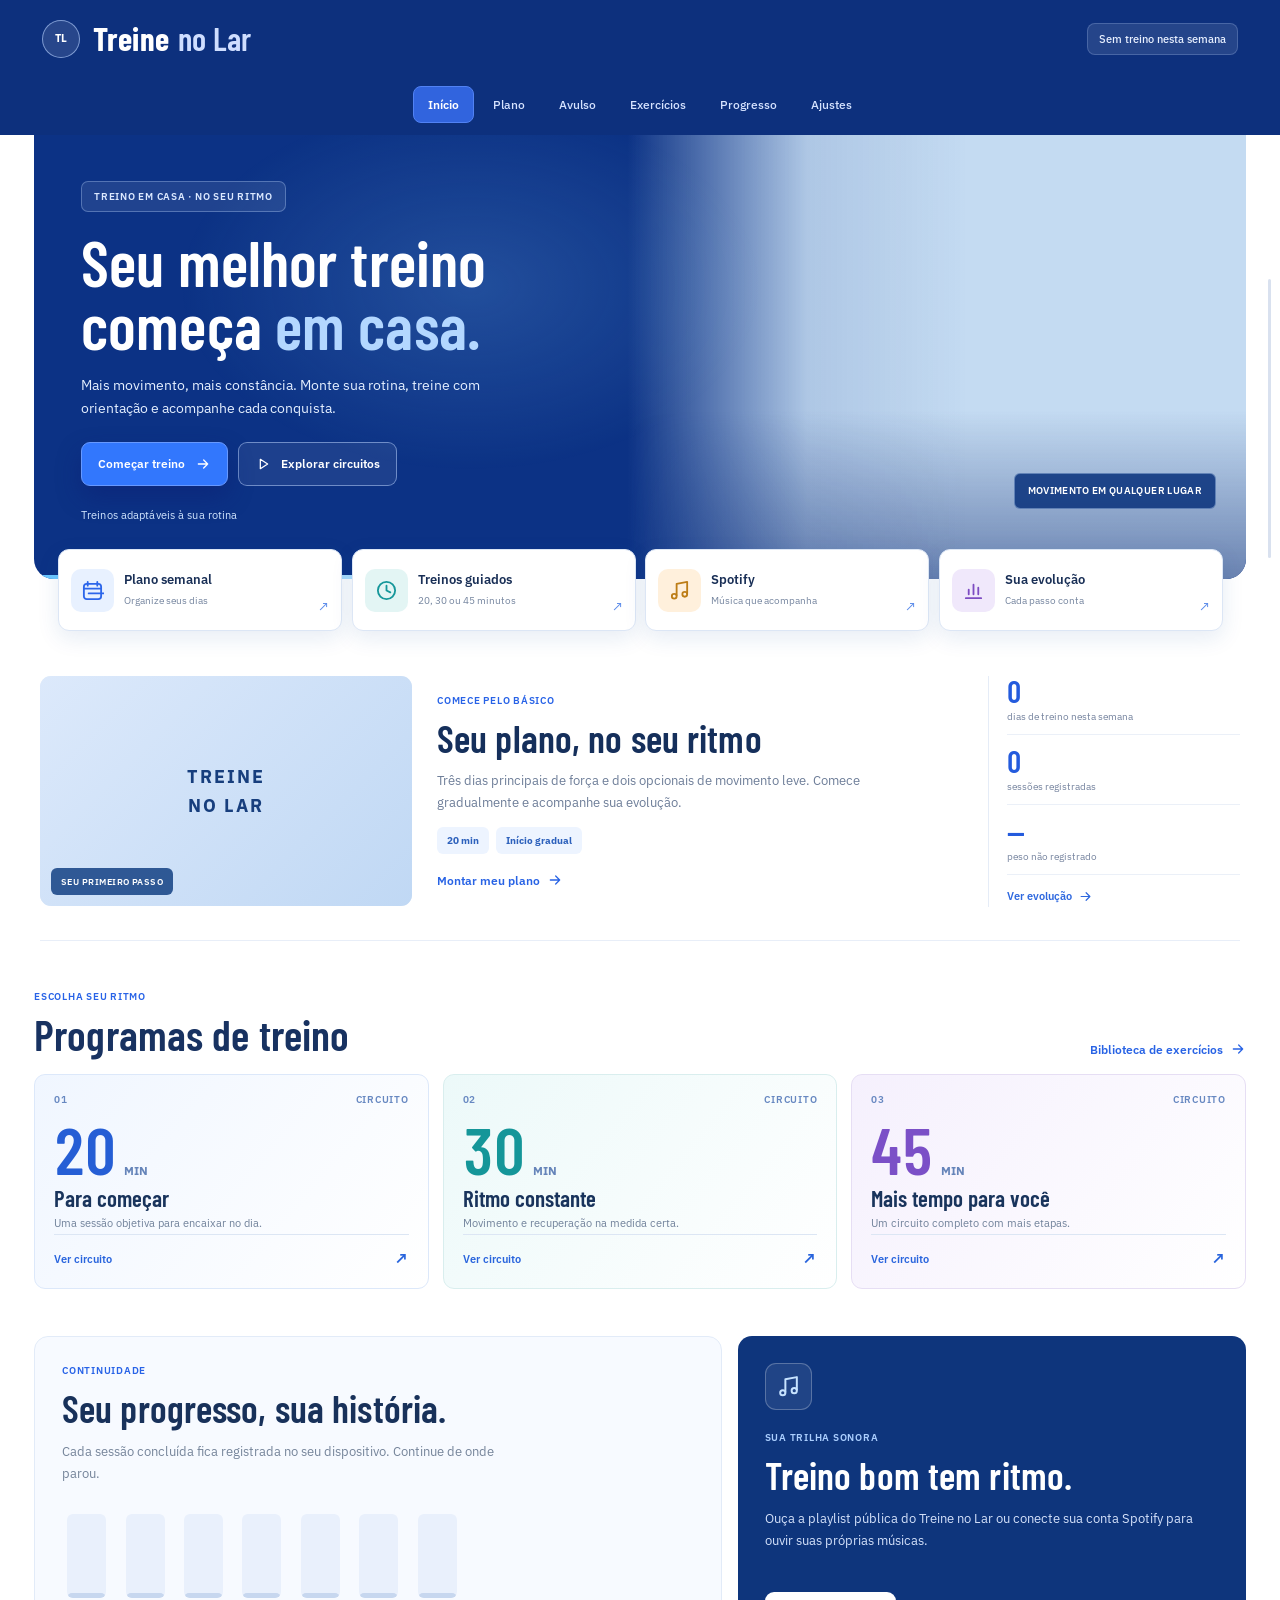
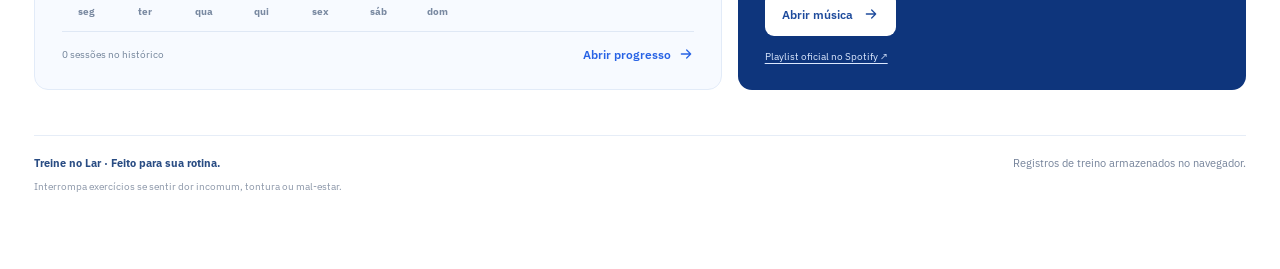
==== index.html @ 89d32db8 "style: trocar tipografia genérica por identidade editorial esportiva" ====
<!doctype html><html lang="pt-BR"><head><meta charset="utf-8"><meta name="viewport" content="width=device-width,initial-scale=1,viewport-fit=cover"><meta name="theme-color" content="#0d307d"><meta name="apple-mobile-web-app-capable" content="yes"><meta name="apple-mobile-web-app-status-bar-style" content="default"><title>Treine no Lar | Treinos guiados em casa</title><meta name='description' content='Planejamento semanal de força e cardio, exercícios guiados, registros de treino e evolução.'><meta name='apple-mobile-web-app-title' content='Treine no Lar'><link rel='manifest' href='./manifest.webmanifest'><link rel='icon' href='./favicon.svg' type='image/svg+xml'><style>
:root{--ink:#282631;--soft:#77727d;--orange:#ff702f;--bg:#fffaf6;--line:#f0e6df;--lime:#def8d3}*{box-sizing:border-box}html,body{margin:0;min-height:100%;font-family:system-ui,-apple-system,'Segoe UI',sans-serif;color:var(--ink);background:#f7f4f1}button{font:inherit;cursor:pointer}button:focus-visible{outline:3px solid #cc7d45;outline-offset:2px}.wrap{max-width:740px;min-height:100vh;background:var(--bg);margin:auto;padding:20px 18px 110px}.header{display:flex;align-items:center;justify-content:space-between;margin-bottom:25px}.logo{font-size:25px;font-weight:950;letter-spacing:-1.4px}.logo em{color:var(--orange);font-style:normal}.sig{border-radius:50px;padding:10px 13px;background:white;border:1px solid var(--line);font-size:12px;font-weight:750}.hero{background:linear-gradient(120deg,#ffe7d2,#fff0d8);border:1px solid #fbdabe;border-radius:27px;padding:26px;min-height:211px;position:relative;overflow:hidden}.hero:after{content:'';position:absolute;width:170px;height:170px;border:22px solid #ffbb8166;border-radius:50%;right:-65px;top:-68px}.kicker{color:#da6733;text-transform:uppercase;letter-spacing:2px;font-size:11px;font-weight:900}.hero h1{font-size:36px;letter-spacing:-1.8px;line-height:1.04;margin:14px 0 9px;max-width:310px}.hero p{font-size:13px;color:#745f58;line-height:1.55;max-width:290px}.section{margin:25px 0 13px;display:flex;align-items:end;justify-content:space-between}.section h2{font-size:20px;line-height:1.15;letter-spacing:-.7px;margin:0}.section small{color:var(--soft);font-size:11px}.durations{display:grid;grid-template-columns:repeat(3,1fr);gap:9px}.dur{border:2px solid transparent;border-radius:21px;text-align:left;min-height:128px;padding:14px 12px;background:#fff0ce}.dur:nth-child(2){background:#ffe5d8}.dur:nth-child(3){background:#eee7ff}.dur.active{border-color:var(--orange);box-shadow:0 4px 14px #f46a2e24}.dur b{display:block;font-size:29px;line-height:1.1;margin:15px 0 5px;letter-spacing:-1px}.dur small{font-size:11px;color:#756a72}.dur .symbol{font-size:19px;color:#f36e2e}.card{border:1px solid var(--line);background:#fff;border-radius:20px;padding:15px;margin-bottom:10px}.phase{display:flex;align-items:center;gap:13px}.phase .phicon{border-radius:14px;background:#fff1ca;width:42px;height:42px;flex:0 0 42px;display:grid;place-items:center;font-size:20px}.phase:nth-of-type(2) .phicon{background:#ffe6da}.phase:nth-of-type(3) .phicon{background:#e2f8e7}.phase b,.ex b{display:block;font-size:14px}.phase p,.ex p{font-size:12px;color:var(--soft);margin:3px 0 0}.primary{border:0;background:var(--orange);color:white;border-radius:17px;padding:16px 20px;width:100%;font-size:15px;font-weight:900;box-shadow:0 6px 18px #ff702f38}.primary:active,.dur:active{transform:scale(.985)}.sub{border:1px solid var(--line);border-radius:13px;background:white;color:var(--ink);padding:11px 14px;font-weight:800}.cta{margin-top:21px}.nav{max-width:740px;position:fixed;left:50%;transform:translateX(-50%);bottom:0;width:100%;display:flex;gap:3px;justify-content:space-around;background:#fffcfaf5;border-top:1px solid var(--line);padding:10px 10px calc(11px + env(safe-area-inset-bottom));backdrop-filter:blur(15px);z-index:10}.nav button{border:0;background:none;padding:7px 5px;color:#86808b;min-width:65px;display:flex;flex-direction:column;align-items:center;gap:3px;font-size:11px}.nav button.active{color:var(--orange);font-weight:850}.nav button span{font-size:19px}.plainhead{display:flex;gap:12px;align-items:center;margin-bottom:19px}.plainhead h1{margin:0;font-size:25px;letter-spacing:-.8px}.banner{border-radius:23px;background:linear-gradient(130deg,#ffe3d3,#fff4e8);padding:20px}.banner .number{font-size:43px;font-weight:950;letter-spacing:-2px;margin:9px 0 4px}.banner p{font-size:12px;color:var(--soft);margin:0}.phasegrid{display:grid;grid-template-columns:repeat(3,1fr);gap:8px}.phasebox{border-radius:16px;padding:13px 7px;background:#fff0cc;text-align:center;font-size:12px}.phasebox:nth-child(2){background:#ffe5d9}.phasebox:nth-child(3){background:#ddf5e8}.phasebox b{display:block;margin:7px 0 4px}.phase-select{width:100%;text-align:left;cursor:pointer;transition:transform .15s,border-color .15s}.phase-select:active{transform:scale(.99)}.phase-select .phase-copy{flex:1}.phase-select .phase-view{font-size:11px;font-weight:800;color:#e4642a;white-space:nowrap}.phasebox.tap{border:2px solid transparent;cursor:pointer;min-height:100px;font:inherit;line-height:1.3}.phasebox.tap:focus-visible,.phase-select:focus-visible{outline:3px solid #f48c55;outline-offset:2px}.phasebox .phase-link{display:block;margin-top:7px;font-size:10px;color:#c46632;font-weight:850}.duration-small{display:grid;grid-template-columns:repeat(3,1fr);gap:8px}.duration-small button{background:white;border:1px solid #eddfd4;border-radius:14px;padding:12px 3px;font-size:13px;font-weight:850;color:#5b5152}.duration-small button.active{color:#ed6b2f;background:#fff1e4;border:2px solid #f7854a}.stage-block{border:1px solid #ecdfd5;background:#fff;border-radius:22px;margin:16px 0 22px;padding:16px;scroll-margin-top:16px}.stage-head{display:flex;align-items:center;gap:12px;margin-bottom:12px}.stage-ico{background:#fff1d7;border-radius:14px;min-width:46px;height:46px;display:grid;place-items:center;font-size:20px}.stage-block.stage-main .stage-ico{background:#ffe5db}.stage-block.stage-last .stage-ico{background:#e4f6ea}.stage-head strong{font-size:17px}.stage-head small{display:block;color:#817783;font-size:11px;margin-top:3px}.stage-block .ex{background:#fff9f5;border:1px solid #f5ebe3;border-radius:12px;padding:10px;margin:7px 0}.stage-block .ex .n{min-width:32px;width:32px;height:32px;font-size:11px}.stage-block .ex b{font-size:13px}.stage-block .ex p{font-size:11px;color:#817780;margin:4px 0 0;line-height:1.4}.stage-note{font-size:11px;color:#776e76;line-height:1.5;margin:12px 1px 0}.stage-block h3{font-size:14px;margin:4px 0 11px}.ex{display:flex;gap:12px;align-items:center}.ex .n{background:#fff1e5;border-radius:12px;color:#f16c36;font-weight:900;min-width:38px;height:38px;display:grid;place-items:center}.tracker{display:grid;grid-template-columns:repeat(3,1fr);gap:7px}.tracker div{border-radius:13px;padding:10px 4px;background:#ece9e5;text-align:center;font-size:11px;font-weight:800;color:#aaa}.tracker .passed{background:#dff5e6;color:#288e6d}.tracker .live{background:#ffdfc9;color:#e9632a}.clockbox{background:#fff;border:1px solid var(--line);border-radius:28px;padding:25px 16px;margin-top:16px;text-align:center}.ring{width:min(72vw,290px);height:min(72vw,290px);border-radius:50%;margin:auto;display:flex;align-items:center;justify-content:center;flex-direction:column;background:radial-gradient(closest-side,white 86%,transparent 87%),conic-gradient(var(--orange) var(--pct,0%),#f6e6da 0);transition:background .15s}.phasebadge{padding:7px 12px;border-radius:50px;background:#fff0e2;color:#ed6b2c;font-weight:800;font-size:12px}.digits{font-size:clamp(43px,13vw,65px);font-weight:950;letter-spacing:-3px;margin:9px 0}.exercise{font-size:18px;font-weight:900;max-width:220px}.hint{max-width:220px;margin:8px auto 0;font-size:12px;color:var(--soft);line-height:1.5}.next{margin-top:18px;border-radius:15px;padding:14px;background:#fbf7f3;text-align:left}.next small{font-size:11px;color:var(--soft)}.next b{display:block;margin-top:3px;font-size:13px}.controls{display:flex;justify-content:center;align-items:center;gap:23px;margin-top:21px}.controls .big{width:68px;height:68px;border:0;border-radius:50%;color:white;background:var(--orange);font-size:27px}.controls .small{border:1px solid var(--line);border-radius:50%;background:#fff;width:49px;height:49px;font-size:21px}.meter{height:9px;background:#f1eae4;border-radius:9px;overflow:hidden;margin-top:10px}.meter>div{height:100%;background:var(--orange);width:0;transition:width .2s}.metrics{display:grid;grid-template-columns:repeat(2,1fr);gap:9px}.metric{background:white;border:1px solid var(--line);border-radius:18px;padding:19px}.metric strong{font-size:29px;display:block;letter-spacing:-1px}.metric small{font-size:12px;color:var(--soft)}.history{padding:12px 14px;border-bottom:1px solid var(--line);display:flex;justify-content:space-between;gap:12px}.history b{font-size:13px}.history small{font-size:11px;color:var(--soft)}.footer{font-size:11px;color:var(--soft);line-height:1.6;text-align:center;margin:20px 0}.switch{accent-color:var(--orange);width:18px;height:18px}.hidden{display:none!important}@media(min-width:650px){.wrap{padding:28px 36px 115px}.hero h1{font-size:44px}}

.form-grid{display:grid;grid-template-columns:1fr 1fr;gap:10px;margin:13px 0}.form-field{display:flex;flex-direction:column;gap:7px;font-size:12px;font-weight:800;color:#59515b}.form-field input,.form-field select{width:100%;font-family:inherit;font-size:17px;min-height:48px;padding:11px 12px;background:#fff;border:1px solid #e9ded5;border-radius:13px;color:#302a31}.form-field input:focus,.form-field select:focus{outline:2px solid #f78b50;outline-offset:1px}.split{display:flex;align-items:center;gap:10px;justify-content:space-between;flex-wrap:wrap}.pill{background:#fff1e5;color:#e96d29;border-radius:99px;font-size:11px;font-weight:800;padding:7px 11px}.info{background:#ffefe1;border-radius:14px;padding:13px 14px;color:#795542;font-size:12px;line-height:1.6;margin:13px 0}.trend{font-size:22px;font-weight:950;margin:6px 0}.chart{width:100%;height:auto;display:block}.line{border-top:1px solid #f0e6df;padding:11px 0;display:flex;justify-content:space-between;align-items:center;gap:12px}.line b{font-size:13px}.line small{font-size:11px;color:var(--soft)}.toggler{display:flex;justify-content:space-between;gap:12px;align-items:center}.toggler b{font-size:14px}.toggler p{font-size:12px;color:var(--soft);margin:4px 0}.inline-button{background:#fff5ec;color:#e36e32;border:1px solid #f7d4b8;border-radius:12px;padding:10px 12px;font-size:12px;font-weight:800}.audio-pill{margin-top:10px;display:flex;gap:8px;align-items:center;justify-content:center;border-radius:18px;font-size:12px;font-weight:800;color:#e46d2f}.sound-note{font-size:11px;color:#867d86;line-height:1.5;margin-top:12px}.form-grid.single{grid-template-columns:1fr}.logrow{background:white;border:1px solid var(--line);padding:11px;border-radius:13px;margin:7px 0;display:flex;justify-content:space-between;align-items:center}.logrow strong{font-size:13px}.logrow small{font-size:11px;color:var(--soft)}.chartline{stroke:#fa7633;stroke-width:3;stroke-linejoin:round;stroke-linecap:round;fill:none}.chartdot{fill:#f46a2e;stroke:white;stroke-width:3}.minitip{font-size:11px;color:#766b72;line-height:1.5}.weight-focus{font-size:32px;font-weight:950;letter-spacing:-1px}.soft-card{border:1px solid #f4e1cf;background:linear-gradient(130deg,#fff2df,#fffdf8);border-radius:20px;padding:16px;margin:14px 0}
@media(max-width:370px){.form-grid{grid-template-columns:1fr 1fr}.chart{height:130px}}

.coach-hero{display:flex;gap:16px;align-items:center;background:linear-gradient(120deg,#ffe8d3,#fff1dc);border:1px solid #f2d9c4;border-radius:24px;padding:21px 17px;margin:15px 0}
.coach-hero h2{font-size:23px;line-height:1.08;letter-spacing:-.8px;margin:8px 0}
.coach-hero p{font-size:12px;line-height:1.55;color:#756b69;margin:8px 0}
.coach-avatar{display:flex;justify-content:center;align-items:center;flex-shrink:0;width:69px;height:78px;border-radius:30px 30px 24px 24px;background:#fb792f;box-shadow:inset 0 -6px 0 #d95b21;font-size:39px;font-weight:950;color:white;transform:rotate(-4deg)}
.coach-feature{display:flex;align-items:center;gap:12px;background:#fff;border:1px solid #f1e4dd;padding:14px;border-radius:18px;margin-top:15px}
.coach-feature .coach-avatar{width:43px;height:51px;border-radius:17px;font-size:25px}
.coach-feature strong{font-size:14px;display:block}
.coach-feature small{font-size:11px;color:#857986;line-height:1.4}
.coach-feature button{flex-shrink:0;border:0;background:#ff702f;color:#fff;border-radius:13px;padding:12px 10px;font-size:11px;font-weight:850}
.coach-metrics{display:grid;grid-template-columns:1.25fr 1fr 1fr;gap:8px;margin:15px 0}
.coach-metrics>div{background:#fff;border:1px solid #f1e6df;padding:12px;border-radius:15px;min-height:70px}
.coach-metrics small{display:block;color:#8a7b84;font-size:10px;line-height:1.3}
.coach-metrics b{display:block;font-size:12px;margin-top:7px}
.coach-days{display:grid;grid-template-columns:repeat(5,minmax(0,1fr));gap:6px}
.coach-day{background:#fff;border:1px solid #ede1d9;border-radius:14px;padding:12px 3px 10px;min-width:0;text-align:center;color:#4d454a}
.coach-day.active{background:#fff0dc;border:2px solid #fa7137;color:#e3632b}
.coach-day strong,.coach-day span,.coach-day small{display:block}
.coach-day strong{font-size:11px}.coach-day span{font-size:10px;margin:7px 0}.coach-day small{font-size:9px;color:#948791}
.coach-daycard{background:white;border:1px solid #eee0d7;border-radius:22px;padding:18px;margin:16px 0}
.coach-daycard h2{font-size:22px;letter-spacing:-.8px;margin:8px 0}.coach-daycard p{font-size:12px;line-height:1.5;color:#80767c}
.coach-daycard h3,.coach-form h3,.coach-check h3{margin:20px 0 12px;font-size:16px}
.coach-tags{display:flex;flex-wrap:wrap;gap:7px;margin:14px 0}
.coach-tags span{background:#f5eee7;border-radius:25px;padding:7px 10px;font-size:10px;font-weight:800;color:#816b62}
.coach-move{display:flex;gap:10px;border-top:1px solid #f1e7e0;padding:11px 0}
.coach-move>span{background:#fff0e0;min-width:30px;width:30px;height:30px;border-radius:9px;display:grid;place-items:center;color:#e36b2d;font-size:11px;font-weight:900}
.coach-move b{font-size:12px}.coach-move small{display:block;margin-top:4px;font-size:11px;line-height:1.35;color:#867b82}
.coach-check{padding:18px}.coach-check p,.coach-check small,.coach-form p{font-size:11px;line-height:1.5;color:#80777d}
.coach-split{display:flex;justify-content:space-between;gap:9px;align-items:flex-start}
.coach-split button{align-self:start;flex-shrink:0}.coach-split b{font-size:13px}
.coach-form-grid{display:grid;grid-template-columns:repeat(2,minmax(0,1fr));gap:9px}
.coach-form-grid label,.coach-waist,.coach-form>label:not(.coach-checkbox){display:block;font-size:11px;font-weight:750;color:#5b5358}
.coach-form-grid select,.coach-waist input,.coach-form select{display:block;width:100%;margin:7px 0 12px;min-width:0;background:#fffcf9;border:1px solid #e9ded5;padding:12px 9px;border-radius:12px;font-size:12px}
.coach-checkbox{display:flex;align-items:flex-start;gap:10px;font-size:12px;line-height:1.5;margin:14px 0;color:#554a51}
.coach-checkbox input{width:18px;height:18px;min-width:18px;accent-color:#fb722f;margin:0}
.coach-save{display:block;width:100%;background:#fff0e3;border:1px solid #f7d4bd;border-radius:13px;color:#d65e24;font-size:13px;font-weight:850;padding:14px;margin:15px 0 9px}
.coach-form .primary{margin-top:18px}.coach-waist input{max-width:190px}.coach-gear{background:#fff9f5;border:1px solid #f2e6df;border-radius:16px;padding:13px;margin-bottom:12px}
@media(max-width:370px){.coach-metrics{grid-template-columns:1fr 1fr}.coach-metrics>div:first-child{grid-column:1/-1}.coach-hero{padding:15px 12px;gap:10px}.coach-avatar{width:54px;height:65px;font-size:30px}.coach-day strong{font-size:10px}.coach-day small{font-size:8px}.coach-daycard{padding:14px}}

.coach-prescription{background:#fff6ea;border:1px solid #f7dfc1;border-radius:16px;padding:13px 14px;margin:12px 0}.coach-prescription b{font-size:13px;color:#83471d}.coach-prescription p{font-size:12px!important;line-height:1.55;margin:8px 0}.coach-prescription small{display:block;color:#805c44;font-size:10px}.coach-backup{background:#fffaf5;border:1px solid #efdfd4;border-radius:17px;padding:15px;margin:14px 0 16px}.coach-backup b{font-size:14px}.coach-backup p{font-size:12px;color:#776e76;line-height:1.5}.coach-backup button{cursor:pointer}.coach-import{display:block;text-align:center;padding:13px 10px;border:1px solid #e8d5c7;border-radius:13px;font-size:12px;font-weight:750;cursor:pointer;margin:9px 0}.coach-backup small{display:block;font-size:10px;color:#857b7d;line-height:1.4}.coach-file-input{position:absolute;opacity:0;width:1px;height:1px;pointer-events:none}.coach-library-strip{display:flex;justify-content:space-between;align-items:center;gap:12px;background:#fff8ed;border:1px solid #f2d9ba;border-radius:17px;padding:13px 14px;margin:14px 0}.coach-library-strip b,.coach-library-strip small{display:block}.coach-library-strip b{font-size:13px}.coach-library-strip small{font-size:11px;color:#8c7671;margin-top:3px}.coach-library-strip button{background:#ff7a37;color:#fff;border:0;padding:10px 12px;font-size:12px;font-weight:800;border-radius:11px;white-space:nowrap}.library-intro{display:flex;align-items:center;gap:12px;background:linear-gradient(120deg,#ffe8cc,#fff5e8);border:1px solid #f4dcc9;border-radius:24px;padding:17px;margin-top:16px}.library-intro h2{font-size:22px;letter-spacing:-.8px;line-height:1.1;margin:10px 0}.library-intro p{font-size:12px;color:#7f6c68;line-height:1.5;margin:0}.library-count{display:flex;flex-direction:column;align-items:center;justify-content:center;flex:0 0 81px;height:87px;border-radius:22px;background:#fffaf6;color:#ee6730;font-size:31px;font-weight:950;letter-spacing:-1px}.library-count small{font-size:10px;letter-spacing:0;color:#8a7c7d}.library-grid{display:grid;grid-template-columns:repeat(2,minmax(0,1fr));gap:9px}.library-entry{border:1px solid #efdfd3;background:#fff;border-radius:16px;padding:14px 12px;text-align:left;min-height:130px;display:flex;flex-direction:column;gap:5px;color:#443c43}.library-number{font-size:11px;color:#ec7137;font-weight:900}.library-entry strong{font-size:13px;line-height:1.2}.library-entry small{font-size:10px;color:#817681}.library-entry .library-action{font-size:11px;font-weight:800;color:#dc6d37;margin-top:auto}.library-pages{display:flex;align-items:center;justify-content:space-between;gap:10px;margin:15px 0 18px;font-size:12px;color:#877981}.library-pages button{background:white;color:#e87038;border:1px solid #efdace;border-radius:12px;padding:12px 13px;font-size:12px;font-weight:800}.library-pages button:disabled{opacity:.35;cursor:not-allowed}.library-preview{border:1px solid #e9dbcf;background:white;border-radius:20px;padding:16px;margin:16px 0}.library-preview h2{font-size:23px;letter-spacing:-.7px;margin:9px 0 6px}.library-preview p{font-size:12px;line-height:1.5;color:#7e7376}.library-move{display:flex;align-items:center;gap:12px;border-top:1px solid #f1e5db;padding:11px 0}.library-art{width:64px;height:64px;min-width:64px}.library-move strong{display:block;font-size:12px}.library-move small{display:block;font-size:11px;line-height:1.4;color:#7d7379;margin-top:4px}@media(max-width:340px){.library-grid{grid-template-columns:1fr}.library-count{flex-basis:72px}.library-intro h2{font-size:19px}}.progress-bars{display:grid;grid-template-columns:repeat(8,minmax(0,1fr));align-items:end;gap:8px;height:155px;margin:18px 0}.progress-week{display:flex;flex-direction:column;align-items:center;justify-content:end;height:100%;min-width:0;gap:5px}.progress-week b{font-size:11px;font-weight:800}.progress-week small{font-size:9px;color:#8b7e85;white-space:nowrap}.progress-bar-track{height:105px;width:100%;max-width:30px;display:flex;align-items:flex-end;background:#fff1e6;border-radius:9px;overflow:hidden}.progress-bar-fill{background:linear-gradient(#ff9f50,#fa7638);width:100%;border-radius:8px 8px 0 0;min-height:3px}.coach-review{border:1px solid #f0dfd0;background:#fffaef;padding:18px;border-radius:20px;margin:13px 0 17px}.coach-review h2{font-size:20px;margin:10px 0 7px}.coach-review p{font-size:12px;line-height:1.5;color:#80716b}.coach-review .coach-tags{margin:14px 0}@media(max-width:350px){.progress-bars{gap:4px}.progress-week small{font-size:8px}}.viva-offline-banner{position:sticky;top:0;z-index:20;margin:-12px -6px 12px;padding:10px 12px;border-radius:10px;background:#ffefcf;border:1px solid #f5d297;color:#765532;font-size:12px;font-weight:700;display:none}.viva-offline-banner.visible{display:block}.guide-link{border:0;background:transparent;color:#e66c35;font-size:11px;font-weight:800;text-align:left;padding:7px 0 0;display:block;cursor:pointer}.guide-action{display:block;margin:0 auto 15px;border:1px solid #f4d2bb;background:#fff8f1;color:#d9652c;border-radius:13px;padding:10px 14px;font-size:12px;font-weight:850}.guide-overlay{position:fixed;inset:0;z-index:1000;background:#241e28bb;display:flex;align-items:center;justify-content:center;padding:13px;overflow:auto}.guide-dialog{width:min(100%,480px);max-height:calc(100dvh - 26px);overflow:auto;overscroll-behavior:contain;background:#fffaf5;border-radius:25px;padding:20px;box-shadow:0 20px 60px #201d2255}.guide-head{display:flex;align-items:center;justify-content:space-between;gap:10px;color:#eb753c;font-size:10px;font-weight:900;letter-spacing:1px}.guide-head button{border:0;background:#fff0e6;border-radius:50%;width:37px;height:37px;color:#9c6553;font-size:17px}.guide-top{display:flex;align-items:center;gap:14px;margin:13px 0 21px}.guide-figure{width:130px;height:130px;flex-shrink:0}.guide-top h2{font-size:22px;line-height:1.1;letter-spacing:-.7px;margin:5px 0}.guide-top p,.guide-step p{font-size:12px;line-height:1.55;color:#766d73}.guide-step{background:white;border:1px solid #eee2d8;border-radius:15px;padding:11px 14px;margin:8px 0}.guide-step b{font-size:12px;color:#343037}.guide-step p{margin:5px 0 0}.guide-easier{background:#ecf8f1}.guide-disclaimer{font-size:10px;line-height:1.5;color:#817881;margin:13px 1px 17px}@media(max-width:350px){.guide-dialog{padding:14px}.guide-figure{width:95px;height:95px}.guide-top h2{font-size:18px}}.guide-exclude{color:#988077!important;padding-top:4px!important}.coach-excluded{display:flex;align-items:center;justify-content:space-between;gap:10px;border-top:1px solid #eee2d9;padding:10px 0}.coach-excluded span{font-size:12px;font-weight:750}.coach-excluded button{border:1px solid #e9d2c0;border-radius:10px;padding:9px 11px;background:#fff;color:#ca673a;font-size:11px;font-weight:850}.viva-preflight{margin:18px 0;background:#f8fcf7;border:1px solid #d9e9d9;border-radius:19px;padding:16px}.viva-preflight-head{display:flex;align-items:center;justify-content:space-between;gap:10px}.viva-preflight-head h3{margin:8px 0 3px!important;font-size:16px}.viva-preflight-head small{color:#7c847e;font-size:11px}.viva-preflight-symbol{display:grid;place-items:center;background:#ddefdc;border-radius:12px;width:36px;height:36px;color:#568655;font-weight:900}.viva-preflight select,.viva-strength-feedback select{display:block;width:100%;background:#fff;border:1px solid #e0e5da;border-radius:11px;padding:11px 9px;font-size:12px;margin:7px 0 12px}.viva-field-label{display:block;font-size:11px;font-weight:750;margin-top:5px}.viva-readiness-state{border-radius:13px;background:#e8f7e7;padding:12px 13px;margin-top:13px;border:1px solid #d3e9d2}.viva-readiness-state b{font-size:12px;color:#416b46}.viva-readiness-state p{font-size:11px;line-height:1.45;color:#4d7451;margin:6px 0 0}.viva-readiness-light{background:#fff3e0;border-color:#f3dec0}.viva-readiness-light b,.viva-readiness-light p{color:#916b39}.viva-readiness-stop{background:#fff0ed;border-color:#f7c9c3}.viva-readiness-stop b,.viva-readiness-stop p{color:#a5534d}.viva-strength-feedback{border-top:1px solid #e8ddd2;margin-top:20px;padding-top:14px}.viva-strength-feedback h3{margin:5px 0 7px}.viva-strength-feedback>p{font-size:11px;line-height:1.5;color:#756d70}.viva-strength-question{border:1px solid #ede0d5;background:#fffaf7;border-radius:13px;padding:12px;margin:9px 0}.viva-strength-question>b{font-size:12px}.viva-strength-question label{display:block;font-size:11px;margin-top:11px;font-weight:750}.viva-strength-overview{margin-top:20px}.viva-strength-result{background:#fff;border:1px solid #eddfd5;border-radius:15px;padding:13px;margin-bottom:10px}.viva-strength-result b{font-size:13px}.viva-strength-result small{display:block;margin:4px 0 10px;color:#8c8085;font-size:10px}.viva-strength-callout{border-top:1px solid #efe2d7;padding-top:10px}.viva-strength-callout strong{font-size:12px;color:#d26a32}.viva-strength-callout p{font-size:11px;color:#7b727a;line-height:1.5;margin:6px 0}.viva-insight{border:1px solid #deeddc;background:#f5fcf3;border-radius:17px;padding:14px;margin:14px 0}.viva-insight>b{font-size:13px;color:#436c44}.viva-insight p{font-size:12px;line-height:1.5;color:#587859;margin:7px 0 0}.viva-workout-protocol{background:#fff6eb;border:1px solid #efddc9;border-radius:18px;padding:13px;margin:15px 0}.viva-workout-protocol p{font-size:11px;line-height:1.55;color:#7e6b63;margin:11px 0 0}.viva-protocol-phases{display:grid;grid-template-columns:repeat(3,minmax(0,1fr));gap:6px}.viva-protocol-phases span{background:#fff;border:1px solid #f1e1d2;border-radius:11px;padding:10px 5px;text-align:center;font-size:10px;color:#89756b;line-height:1.4}.viva-protocol-phases b{display:block;font-size:16px;color:#de7134}.viva-dose{display:inline-block;background:#e8f6ea;color:#43834d;border-radius:9px;padding:4px 7px;font-size:10px;font-weight:850;margin:5px 0}.viva-set-counter{color:#236b55;font-size:13px;font-weight:850;background:#eaf7ed;border-radius:11px;padding:10px 12px;margin:12px auto 2px;width:fit-content;max-width:90%}.viva-aerobic-panel{background:#fff;border:1px solid #eeded5;border-radius:18px;padding:16px;margin:17px 0}.viva-aerobic-score{display:grid;grid-template-columns:1fr 1fr;gap:8px;margin:12px 0}.viva-aerobic-score>div{background:#f4fbf6;border-radius:12px;padding:13px}.viva-aerobic-score b,.viva-aerobic-score strong{display:block;font-size:22px;color:#368965}.viva-aerobic-score small{font-size:10px;color:#7d8b81;display:block;line-height:1.35;margin-top:3px}.viva-aerobic-track{height:11px;background:#e5efe5;border-radius:99px;overflow:hidden}.viva-aerobic-track>div{height:100%;background:#5fbc8d;border-radius:99px}.viva-aerobic-panel h3{font-size:13px;margin:18px 0 12px}.viva-aerobic-panel input,.viva-aerobic-panel select{width:100%;background:#fffaf7;padding:11px 9px;border:1px solid #ecdcd0;border-radius:10px;font-size:12px;margin-top:7px}.viva-aerobic-panel label{font-size:11px;font-weight:700}.viva-aerobic-disclaimer{font-size:10px;color:#8c8186;line-height:1.55;margin:12px 0 0}.viva-aerobic-log{border-top:1px solid #efe4dd;margin-top:12px}.viva-aerobic-log>div{display:flex;align-items:center;justify-content:space-between;gap:9px;padding:10px 0;border-bottom:1px solid #f4ece8}.viva-aerobic-log span{font-size:11px}.viva-aerobic-log button{border:0;background:#fff0ea;border-radius:10px;color:#bf6947;font-size:10px;font-weight:800;padding:7px 9px}.viva-strength-volume{border:1px solid #dcece3;background:#f8fcf9;border-radius:17px;padding:13px 15px;margin:16px 0}.viva-strength-volume summary{cursor:pointer;display:flex;justify-content:space-between;gap:12px;align-items:center;list-style:none}.viva-strength-volume summary::-webkit-details-marker{display:none}.viva-strength-volume summary b{font-size:12px}.viva-strength-volume summary span{font-size:10px;color:#438a64;font-weight:800;white-space:nowrap}.viva-strength-volume>p{font-size:11px;color:#6c8174;line-height:1.5}.viva-volume-grid{display:grid;grid-template-columns:repeat(2,minmax(0,1fr));gap:8px;margin:13px 0}.viva-volume-grid>div{background:white;border:1px solid #e1eee5;border-radius:11px;padding:10px}.viva-volume-grid span{font-size:10px;color:#697e70;display:block}.viva-volume-grid b{display:block;font-size:12px;color:#426e52;margin-top:5px}
/* Treine no Lar interface: neutral surfaces, compact hierarchy, accessible controls */
:root{--ink:#252729;--soft:#687079;--orange:#bd582d;--bg:#fff;--line:#e4e6e7}
html,body{background:#f1f2f2;color:var(--ink)}
.wrap{background:#fff;padding:18px 17px 112px}
.header{margin-bottom:21px}
.sig{border:0;background:#f5f6f6;color:#61676b;padding:8px 11px;font-size:11px;font-weight:650}
.kicker{letter-spacing:1.1px;font-size:10px;color:#9b5639}
.card,.soft-card,.coach-daycard,.stage-block,.viva-aerobic-panel{border-color:#e5e7e7;background:#fff;border-radius:16px;box-shadow:none}
.primary{background:#bd582d;border-radius:12px;box-shadow:none;font-weight:750;padding:15px 17px}
.primary:disabled{opacity:.45;cursor:not-allowed}
.sub{border-color:#dfe3e3;border-radius:11px}
.section h2{letter-spacing:-.35px;font-size:18px}
.nav{background:#ffffffed;border-top:1px solid #e1e4e4;padding:9px 4px calc(10px + env(safe-area-inset-bottom))}
.nav button{color:#747b80;min-width:0;flex:1;font-size:10px;gap:5px;padding:6px 1px}
.nav button.active{color:#a7502a;font-weight:800}
.nav button .viva-nav-icon{height:23px;display:grid;place-items:center}
.nav button .viva-nav-icon svg{width:20px;height:20px}
.viva-home-top{border:1px solid #e5e8e8;background:#f8f9f9;padding:20px 18px 16px;border-radius:18px;margin:6px 0 13px}
.viva-home-top h1{font-size:28px;line-height:1.1;letter-spacing:-.9px;margin:11px 0 8px}
.viva-home-top>p{font-size:12px;line-height:1.55;color:#646c70;max-width:440px;margin:0 0 17px}
.viva-home-pulse{display:grid;grid-template-columns:repeat(2,minmax(0,1fr));gap:9px;border-top:1px solid #e4e8e8;padding-top:12px}
.viva-home-pulse>span{display:flex;flex-direction:column;gap:5px}
.viva-home-pulse strong{font-size:19px;font-weight:850;color:#2e3335;letter-spacing:-.4px}
.viva-home-pulse small{font-size:10px;color:#767f83;line-height:1.35}
.viva-home-action{border:1px solid #dfe4e1;background:#fff;display:flex;align-items:center;justify-content:space-between;gap:12px;padding:16px;border-radius:15px}
.viva-home-action>div{min-width:0;flex:1}
.viva-home-action b{font-size:14px;display:block}
.viva-home-action small{display:block;margin-top:5px;color:#687178;line-height:1.45;font-size:11px}
.viva-home-action button{background:#bd582d;color:white;border:0;border-radius:11px;padding:12px 14px;font-size:12px;font-weight:800;white-space:nowrap}
.viva-home-note{font-size:12px;line-height:1.5;color:#657078;margin:-2px 0 12px}
.durations{gap:8px}
.dur,.dur:nth-child(2),.dur:nth-child(3){background:#f6f7f7;border:1px solid #e4e6e6;border-radius:13px;min-height:86px;text-align:center;padding:12px 8px}
.dur.active{border:2px solid #bd582d;box-shadow:none;background:#fff9f6}
.dur b{font-size:22px;margin:3px 0 8px;font-weight:850}
.dur small{font-size:10px;color:#6b7378}
.coach-hero,.library-intro{background:#f7f8f8;border-color:#e5e6e6;border-radius:16px;padding:16px}
.coach-hero h2,.library-intro h2{font-size:21px;letter-spacing:-.45px}
.coach-hero p,.library-intro p{color:#636e73}
.coach-hero .coach-avatar.viva-svg-avatar{width:53px;height:63px}
.coach-library-strip,.coach-prescription,.viva-workout-protocol{background:#f9faf9;border:1px solid #e2e7e3;border-radius:13px}
.coach-library-strip button{background:#fff;color:#a5502b;border:1px solid #e5d8d1;border-radius:10px}
.coach-metrics>div{border:1px solid #e6e9e9;background:#fff;border-radius:12px}
.coach-day{border-radius:11px;background:#f7f8f8;border:1px solid #e4e7e7}
.coach-day.active{background:#fdf7f3;border:2px solid #bd582d;color:#a84c27}
.coach-day small{color:#767d81}
.coach-tags span{background:#f1f3f2;color:#56615c}
.coach-move{border-top:1px solid #e8ebea}
.coach-move b{font-size:13px}
.coach-move small{color:#667078}
.viva-workout-protocol p,.viva-protocol-phases span{color:#5c696d}
.viva-protocol-phases span{border-color:#e4e8e6;background:#fff}
.viva-protocol-phases b{color:#af532d}
.viva-dose{background:#eef4f0;color:#477460}
.library-entry{border:1px solid #e5e7e7;border-radius:13px;background:#fff;min-height:112px}
.library-number,.library-action{color:#ac542e!important}
.library-preview{border-radius:15px;border-color:#e5e8e8}
.viva-readiness-state,.viva-strength-volume,.viva-insight{border-radius:13px}
.viva-aerobic-score b,.viva-aerobic-score strong{font-size:19px}
.guide-link{color:#a94d29}
.footer{color:#6d7477;line-height:1.55;font-size:11px}
@media(min-width:650px){.wrap{padding:25px 30px 115px}.viva-home-top{padding:25px}.viva-home-top h1{font-size:32px}}
@media(max-width:350px){.wrap{padding-left:12px;padding-right:12px}.viva-home-action{flex-wrap:wrap}.viva-home-action button{width:100%}}
.viva-plan-notes{border:1px solid #e0e5e5;background:#fafbfb;border-radius:13px;padding:13px 15px;margin:16px 0}.viva-plan-notes summary{font-size:12px;font-weight:750;cursor:pointer;color:#4e5a60}.viva-plan-notes p{font-size:11px;line-height:1.55;color:#667177;margin:10px 0 0}.viva-nav-loading{font-size:11px;color:#777;margin:12px auto}.phase .phicon,.stage-ico{font-variant-numeric:tabular-nums;font-size:12px!important;font-weight:850;color:#805640;background:#f6f3ee!important}.phasebox.tap{border:1px solid #e5e8e8;background:#f6f7f7!important}.phasebox.tap .phase-link{color:#aa532c}.viva-ex-ordinal{flex:0 0 34px;width:34px;height:34px;display:grid;place-items:center;background:#f2f4f4;color:#667079;border-radius:10px;font-size:13px;font-weight:800}.coach-move,.library-move,.viva-ex-row{align-items:start!important;gap:12px}.guide-top{align-items:start}.viva-guide-title{padding:8px 0 14px;border-bottom:1px solid #e8eaea}.viva-guide-title h2{font-size:23px;line-height:1.15;margin:8px 0}.viva-guide-title p{font-size:12px;color:#667078}.viva-filter-row{display:flex;gap:6px;overflow-x:auto;margin:13px 0 16px;padding-bottom:3px}.viva-filter-row button{flex:0 0 auto;padding:10px 12px;border:1px solid #e4e5e6;background:#f6f7f7;border-radius:11px;color:#5e676d;font-size:12px;font-weight:700}.viva-filter-row button.selected{border-color:#bd582d;background:#fff6f1;color:#a64a27}.viva-ex-directory{display:grid;gap:8px}.viva-ex-directory-card{display:flex;justify-content:space-between;align-items:center;gap:10px;padding:13px;border:1px solid #e7e8e8;background:#fff;border-radius:13px}.viva-ex-directory-card b{font-size:13px}.viva-ex-directory-card small{display:block;margin-top:5px;font-size:10px;color:#737b7f}.viva-ex-directory-card p{font-size:11px;color:#81888a;margin:4px 0 0}.viva-ex-directory-card button{border:1px solid #e6dad3;background:#fff8f4;color:#9d4e29;font-size:11px;padding:10px;border-radius:9px;font-weight:800;flex-shrink:0}.viva-exercises-entry{width:100%;margin-top:8px}.nav button{font-size:9px!important}.nav button .viva-nav-icon svg{width:19px;height:19px}@media(max-width:340px){.nav{padding-left:1px;padding-right:1px}.nav button{font-size:8px!important}}.viva-replace-reason{display:block;width:100%;padding:12px;border:1px solid #dee3e2;border-radius:10px;margin:9px 0 17px;background:#fff}.viva-replace-choice{display:flex;align-items:center;justify-content:space-between;gap:10px;border:1px solid #e6e9e8;border-radius:13px;padding:12px;margin:8px 0}.viva-replace-choice b{display:block;font-size:12px}.viva-replace-choice small{display:block;font-size:10px;color:#737b80;margin-top:5px}.viva-replace-choice button{border:1px solid #d7dfd9;border-radius:9px;background:#f2f7f3;color:#44765a;font-size:11px;padding:10px;font-weight:800}.viva-replace-remove{width:100%;margin:12px 0 10px}.viva-manual-set{background:#f8faf9;border:1px solid #dce6e0;border-radius:15px;padding:15px;margin:13px 0 15px;text-align:left}.viva-manual-set h3{font-size:14px;margin:0 0 5px}.viva-manual-set p{font-size:11px;line-height:1.5;color:#627169}.viva-manual-set small{display:block;margin-top:8px;font-size:10px;color:#627169}.viva-manual-grid{display:grid;grid-template-columns:repeat(2,minmax(0,1fr));gap:9px}.viva-manual-grid label{font-size:11px;color:#4f6055;font-weight:700;display:block}.viva-manual-grid input,.viva-manual-grid select{display:block;width:100%;border:1px solid #d6e1d9;background:#fff;border-radius:10px;padding:10px 7px;margin:6px 0 13px;font-size:12px}.viva-manual-summary{font-size:11px;color:#5c7963;margin:12px 0;text-align:center}.viva-set-end{font-size:12px;color:#567463}.viva-rep-progress{margin:17px 0}.viva-rep-card{border:1px solid #e3e9e5;border-radius:14px;background:#fafcfa;padding:13px;margin:8px 0}.viva-rep-card b{font-size:13px}.viva-rep-card small{display:block;font-size:10px;color:#75827a;margin-top:4px}.viva-rep-card p{font-size:11px;line-height:1.45;color:#54745b;margin:8px 0 0}@media(max-width:350px){.viva-manual-grid{gap:6px}}.viva-rep-hint{display:block;color:#536e5a;font-size:11px;line-height:1.5;margin:6px 0 4px}.viva-weight-shortcut{display:flex;align-items:center;justify-content:space-between;gap:12px;padding:15px 16px;margin:12px 0 18px;border:1px solid #e2e6e3;border-radius:14px;background:#fff}.viva-weight-shortcut b{font-size:13px;display:block}.viva-weight-shortcut small{display:block;color:#6e7975;font-size:11px;margin-top:5px}.viva-weight-shortcut button{border:1px solid #d5e2d9;background:#edf7f0;color:#386b4a;border-radius:10px;padding:11px 13px;font-size:12px;font-weight:800;white-space:nowrap}@media(max-width:350px){.viva-weight-shortcut{flex-wrap:wrap}.viva-weight-shortcut button{width:100%}}

/* Treine no Lar MUSIC — single responsive layout. Avoid legacy button and grid sizing rules. */
.viva-music-entry{display:flex;align-items:center;justify-content:space-between;gap:10px;padding:14px;margin:13px 0;border-radius:15px;background:#fff;border:1px solid #e3e8e4}
.viva-music-entry b{display:block;font-size:13px}
.viva-music-entry small{display:block;font-size:11px;line-height:1.45;margin-top:5px;color:#69756f}
.viva-music-entry button,.viva-spot-run{border:1px solid #cbdccc;background:#eff5f0;color:#3b674b;font-size:12px;font-weight:750;border-radius:10px;padding:10px 14px;white-space:nowrap}
.viva-spot-run{display:block;margin:12px 0;width:100%;text-align:center}
/* Keep the home shortcut only before a playlist/account has been connected. */
.wrap:has(.viva-spot-dock.is-used) .viva-music-entry{display:none}
/* Dock: 58px mini player. Expanded sheet never covers the whole viewport. */
.viva-spot-dock{--mtext:#1d2d28;--msoft:#6b7971;--mint:#b8eed0;
 position:fixed;z-index:450;left:50%;transform:translateX(-50%);
 bottom:calc(83px + env(safe-area-inset-bottom));width:min(456px,calc(100% - 18px));
 background:#f7f8f6;color:var(--mtext);border:1px solid #cedbd2;border-radius:18px;
 box-shadow:0 12px 38px #162b2850;max-height:min(485px,calc(100dvh - 176px));
 overflow:hidden;display:none;flex-direction:column;font-family:system-ui,-apple-system,sans-serif;
 -webkit-text-size-adjust:100%;text-size-adjust:100%;isolation:isolate}
.viva-spot-dock.is-open,.viva-spot-dock.is-used{display:flex}
.viva-spot-dock *{box-sizing:border-box;min-width:0}
.viva-spot-dock button{font-family:inherit;cursor:pointer;-webkit-tap-highlight-color:transparent}
.viva-spot-dock button:disabled{opacity:.45;cursor:not-allowed}
.viva-spot-dock button:focus-visible,.viva-spot-dock summary:focus-visible,.viva-spot-dock input:focus-visible{outline:2px solid #368b57;outline-offset:2px}
.viva-spot-bar{height:59px;flex:0 0 59px;display:flex;align-items:center;gap:9px;padding:7px 10px;background:#182627;color:#f0faf1;border-bottom:1px solid #31433d}
.viva-spot-mini{flex:1;display:flex;align-items:center;gap:10px;min-width:0}
.viva-spot-mini .viva-spot-art{width:41px;height:41px;flex:0 0 41px;border:1px solid #47665a;border-radius:10px;overflow:hidden}
.viva-spot-mini-text{min-width:0;flex:1;display:flex;flex-direction:column;gap:2px}
.viva-spot-mini-text b{display:block!important;max-width:100%;font-size:12px!important;line-height:1.3;font-weight:800;color:#f3faf4!important;overflow:hidden;white-space:nowrap;text-overflow:ellipsis}
.viva-spot-mini-text small{display:block!important;max-width:100%;font-size:10px!important;color:#a5bfb1!important;overflow:hidden;white-space:nowrap;text-overflow:ellipsis;margin:0!important}
.viva-spot-mini-signal{width:48px;flex:0 0 48px;height:24px;overflow:hidden}
.viva-spot-mini-signal .viva-spot-signal{height:24px;background:transparent;border:0;border-radius:0}
.viva-spot-mini-signal .viva-spot-signal-svg{height:24px}
.viva-spot-mini-signal .viva-spot-signal-glow{display:none}
.viva-spot-bar .viva-spot-button.is-minimize{display:grid;place-items:center;flex:0 0 34px;width:34px;height:34px;padding:0;border:1px solid #476058;border-radius:10px;background:#293b39;color:#e7fae8}
.viva-spot-bar .viva-spot-button.is-minimize svg{width:17px;height:17px}
.viva-spot-dock:not(.is-open) [data-spot-body]{display:none!important}
.viva-spot-dock [data-spot-body]{display:block;overflow-y:auto;overflow-x:hidden;overscroll-behavior:contain;min-height:0;flex:1;padding:0!important;background:#f7f8f6;scrollbar-width:thin;scrollbar-color:#b2c5b9 transparent}
.mv3{padding:13px 13px 10px;max-width:100%;overflow-x:hidden}
.mv3-heading{display:flex;align-items:center;justify-content:space-between;gap:8px;margin-bottom:10px}
.mv3-heading>span:first-child{display:flex;align-items:baseline;gap:7px}
.mv3-heading b{font-size:15px;font-weight:850;letter-spacing:-.4px}
.mv3-heading small{font-size:9px;font-weight:800;letter-spacing:.8px;color:#84948b}
.mv3-status{display:flex;align-items:center;gap:5px;color:#667970;font-size:9px;font-weight:780;white-space:nowrap}
.mv3-status i{width:7px;height:7px;border-radius:50%;background:#a9b7af}
.mv3-status.is-live i{background:#4bbd78;box-shadow:0 0 6px #4bbd785f}
.mv3-player{background:#162729;color:#f5faf5;border:1px solid #29443c;border-radius:15px;padding:13px;box-shadow:0 5px 18px #182a2816}
.mv3-now{display:flex;gap:11px;align-items:center}
.viva-spot-art{width:58px;height:58px;flex:0 0 58px;display:grid;place-items:center;overflow:hidden;border-radius:10px;border:1px solid #416a55;background:linear-gradient(130deg,#385f4b,#1d3330)}
.viva-spot-art img{display:block;width:100%;height:100%;object-fit:cover}
.viva-spot-art-fallback{color:#a4e1b4;display:grid;place-items:center}
.viva-spot-art-fallback svg{width:27px;height:27px}
.viva-spot-art-mini{width:40px;height:40px;flex:0 0 40px;border-radius:9px}
.viva-spot-art-mini .viva-spot-art-fallback svg{width:20px;height:20px}
.mv3-now-text{flex:1;display:flex;flex-direction:column;gap:4px;min-width:0}
.mv3-now-text>small{color:#a5dfb5;font-size:9px;font-weight:830;letter-spacing:.5px}
.mv3-now-text b{font-size:15px;line-height:1.25;color:#f3fbf5;font-weight:850;overflow-wrap:anywhere;display:-webkit-box;-webkit-line-clamp:2;-webkit-box-orient:vertical;overflow:hidden}
.mv3-now-text span{font-size:11px;color:#b7cabe;overflow:hidden;text-overflow:ellipsis;white-space:nowrap}
.mv3-market{margin:11px 0 7px}
.viva-spot-signal{position:relative;overflow:hidden;height:26px;color:#a3ecb2;border:1px solid #36554b;border-radius:7px;
 background:repeating-linear-gradient(to right,transparent 0,transparent 37px,#84b89d16 38px,#84b89d16 39px),#1b3531;
 -webkit-mask-image:linear-gradient(to right,transparent,#000 6%,#000 94%,transparent);
 mask-image:linear-gradient(to right,transparent,#000 6%,#000 94%,transparent)}
.viva-spot-signal-flow{position:absolute;left:0;top:0;display:flex;width:max-content;will-change:transform;animation:mv3-chart-scroll 12s linear infinite;animation-play-state:paused}
.viva-spot-signal-svg{width:520px;height:25px;flex:0 0 520px;filter:drop-shadow(0 0 3px #a6ecb269)}
.viva-spot-signal-glow{display:none}
.viva-spot-dock.is-playing .viva-spot-signal-flow{animation-play-state:running}
.viva-spot-dock:not(.is-playing) .viva-spot-signal{opacity:.55}
@keyframes mv3-chart-scroll{from{transform:translateX(0)}to{transform:translateX(-520px)}}
.mv3-controls{display:flex;align-items:center;justify-content:center;gap:21px;margin:6px 0 7px}
.mv3-controls .viva-spot-button{display:grid;place-items:center;padding:0;border-radius:50%;flex-shrink:0}
.mv3-controls .mv3-control-side{width:36px;height:36px;background:#2a403d;border:1px solid #3f5b4d;color:#d1e6d5}
.mv3-controls .mv3-control-main{width:44px;height:44px;background:#b0efbd;border:1px solid #b0efbd;color:#10291c}
.mv3-control-main svg{width:24px;height:24px}
.mv3-current-list{display:flex;align-items:center;justify-content:space-between;gap:9px;border-top:1px solid #375044;padding-top:9px}
.mv3-current-list>span{display:flex;align-items:center;gap:7px;flex:1;min-width:0}
.mv3-current-list>span svg{width:14px;height:14px;flex:0 0 14px;color:#95c6aa}
.mv3-current-list b{font-size:10px;color:#d7ebdd;font-weight:700;overflow:hidden;text-overflow:ellipsis;white-space:nowrap;display:block}
.mv3-current-list small{font-size:8px;color:#a5d6b4;white-space:nowrap;font-weight:800}
.mv3-library-title{display:flex;align-items:center;justify-content:space-between;gap:9px;margin:15px 0 9px}
.mv3-library-title small{font-size:9px;letter-spacing:.7px;color:#8a9c91;font-weight:800}
.mv3-library-title h3{margin:2px 0 0!important;color:#213229;font-size:18px!important;font-weight:850}
.viva-spot-dock .mv3-library-title .mv3-refresh{display:inline-flex;align-items:center;justify-content:center;gap:5px;padding:8px 10px;border-radius:9px;background:#e6eee7;color:#426c51;border:1px solid #cadccf;font-size:11px;font-weight:780;white-space:nowrap}
.mv3-refresh svg{width:14px;height:14px}
.mv3-playlists{display:grid;grid-template-columns:minmax(0,1fr);gap:7px;width:100%;min-width:0;max-width:100%;overflow-x:hidden}
.viva-spot-dock .mv3-playlist{display:grid;grid-template-columns:40px minmax(0,1fr) 29px;align-items:center;gap:10px;
 width:100%;max-width:100%;min-width:0;text-align:left;white-space:normal;padding:9px 10px;min-height:62px;
 border-radius:12px;border:1px solid #dce6df;background:#fff;color:#263a2c;box-shadow:none;font-size:12px;overflow:hidden}
.viva-spot-dock .mv3-playlist.is-selected{background:#e9f6ec;border-color:#80c996;box-shadow:inset 3px 0 0 #66bc7e}
.mv3-playlist-text{min-width:0;max-width:100%;display:flex;flex-direction:column;gap:4px}
.mv3-playlist-text b{display:-webkit-box;-webkit-line-clamp:2;-webkit-box-orient:vertical;overflow:hidden;min-width:0;max-width:100%;overflow-wrap:anywhere;white-space:normal;font-size:12px;line-height:1.25;font-weight:800;color:#263a2c}
.mv3-playlist-text small{display:block;white-space:nowrap;overflow:hidden;text-overflow:ellipsis;color:#718079;font-size:10px;line-height:1.3}
.mv3-playlist.is-selected .mv3-playlist-text small{color:#36784d}
.mv3-playlist-icon{width:29px;height:29px;border-radius:50%;background:#e9f1ea;color:#47755a;display:grid;place-items:center}
.mv3-playlist-icon svg{width:15px;height:15px}
.mv3-playlist.is-selected .mv3-playlist-icon{background:#6ac687;color:#173620}
.mv3-empty{padding:12px;background:#eef3ef;border:1px dashed #c9d9ce;border-radius:10px;font-size:11px;color:#62746a;line-height:1.5}
.mv3-expand{margin-top:12px;border-top:1px solid #e0e9e2;padding:11px 2px 4px}
.mv3-expand summary{cursor:pointer;font-size:11px;font-weight:800;color:#506d58;list-style:none}
.mv3-expand summary::-webkit-details-marker{display:none}
.mv3-expand summary:after{content:"+";float:right;font-size:14px;color:#73967c}
.mv3-expand[open] summary:after{content:"−"}
.mv3-expand p{font-size:10px;color:#66766a;line-height:1.55}
.mv3-expand label{display:block;font-size:11px;font-weight:750;color:#4f6655;margin-top:9px}
.mv3-expand form>div{display:flex;gap:6px;max-width:100%;min-width:0}
.mv3-expand input{display:block;background:#fff;color:#2b3b31;border:1px solid #cddbd1;border-radius:9px;
 padding:10px;margin:8px 0 0;width:100%;max-width:100%;min-width:0;font-size:11px}
.mv3-expand form>div input{flex:1}
.viva-spot-dock .mv3-expand form button{padding:9px 11px;background:#e5f0e7;color:#38684a;border:1px solid #bfd6c4;border-radius:9px;font-size:11px;font-weight:750;flex-shrink:0}
.viva-spot-dock .mv3-expand .mv3-embed{padding:8px;background:none;border:0;color:#3a7550;font-size:11px;display:inline-flex;align-items:center;gap:5px}
.mv3-connect{display:flex;flex-wrap:wrap;gap:8px;padding-top:11px}
.mv3-connect button{padding:10px 12px;border-radius:9px;font-size:11px;font-weight:750}
.mv3-connect .mv3-activate{background:#e5f3e9;color:#326a47;border:1px solid #c0dbca}
.mv3-connect .mv3-disconnect{background:transparent;color:#78857b;border:1px solid #dee6df}
.mv3-notice{font-size:10px;color:#59715e;margin:10px 3px 2px;line-height:1.45}
.viva-spot-frame{flex-shrink:0;max-height:155px;overflow:hidden;padding:5px 11px 10px;background:#f7f8f6}
.viva-spot-frame iframe{display:block;max-width:100%}
@media(max-width:360px){.viva-music-entry{flex-wrap:wrap}.viva-music-entry button{width:100%}.mv3{padding:10px}.mv3-player{padding:10px}.mv3-status{font-size:8px}.mv3-current-list small{display:none}.mv3-playlist{gap:8px!important}.viva-spot-mini-signal{width:36px;flex-basis:36px}}
@media(prefers-reduced-motion:reduce){.viva-spot-signal-flow{animation:none!important}}
body:has(.nav.hidden) .viva-spot-dock{bottom:calc(12px + env(safe-area-inset-bottom))}
@media(max-width:420px){.header .logo{font-size:clamp(18px,5vw,23px);letter-spacing:-.8px}.header .sig{font-size:10px;padding:8px 10px}}

/* Playlist pública oficial do Treine no Lar — Spotify Embed */
.mv3-official{margin:12px 0 16px;padding:15px;border-radius:13px;background:linear-gradient(130deg,#f0faf3,#e3f4e9);border:1px solid #c8e0d0;color:#254c36}
.mv3-official-eyebrow{font-size:9px;font-weight:850;letter-spacing:.65px;color:#3a8058}
.mv3-official h3{margin:5px 0 6px!important;font-size:16px!important;color:#214e37}
.mv3-official p{margin:0;font-size:11px;line-height:1.55;color:#486b57}
.mv3-official-actions{display:flex;gap:9px;align-items:center;flex-wrap:wrap;margin:12px 0 9px}
.viva-spot-dock .mv3-official-actions .mv3-official-play{background:#206a42;border:1px solid #206a42;border-radius:10px;padding:10px 13px;color:#fff;font-size:11px;font-weight:800}
.mv3-official-actions a{color:#2b6845;font-size:11px;font-weight:750;text-decoration:underline;text-underline-offset:3px}
.mv3-official-note{font-size:10px;line-height:1.45;color:#658572}
/* Player oficial compacto: não reservar espaço de 352px para iframe de 152px. */
.viva-spot-dock.is-embed-open{max-height:min(485px,calc(100dvh - 126px))}
.viva-spot-dock.is-embed-open .viva-spot-frame{flex:0 0 auto;max-height:none;overflow:visible;padding:5px 11px 10px}
.viva-spot-dock.is-embed-open .viva-spot-frame iframe{display:block;width:100%;height:152px!important;max-height:152px}
.viva-spot-dock.is-public-playlist [data-spot-body]{flex:0 1 auto;overflow-y:auto}
.viva-spot-dock.is-public-playlist .mv3{padding:12px 13px 0}
.viva-spot-dock.is-public-playlist .mv3-heading{margin-bottom:7px}
.viva-spot-dock.is-public-playlist .mv3-official{margin:0;padding:13px}
.viva-spot-dock.is-public-playlist .mv3-official h3{margin:5px 0!important}
.viva-spot-dock.is-public-playlist .mv3-official-actions{margin:10px 0 8px}
.viva-spot-dock.is-public-playlist .mv3-player,
.viva-spot-dock.is-public-playlist .mv3-library-title,
.viva-spot-dock.is-public-playlist .mv3-playlists,
.viva-spot-dock.is-public-playlist .mv3-empty,
.viva-spot-dock.is-public-playlist .mv3-expand,
.viva-spot-dock.is-public-playlist .mv3-connect,
.viva-spot-dock.is-public-playlist .mv3-notice{display:none!important}
@media(max-height:540px){.viva-spot-dock.is-embed-open{bottom:calc(12px + env(safe-area-inset-bottom));max-height:calc(100dvh - 24px)}}
@media(max-width:360px){.viva-spot-dock.is-public-playlist .mv3-official{padding:11px}.viva-spot-dock.is-public-playlist .mv3-official-actions{gap:7px}}
</style><link rel='stylesheet' href='./theme-v3.css?v=2'><link rel='stylesheet' href='./motion-v5.css?v=2'><link rel='preconnect' href='https://fonts.googleapis.com'><link rel='preconnect' href='https://fonts.gstatic.com' crossorigin><link rel='stylesheet' href='https://fonts.googleapis.com/css2?family=Barlow+Condensed:wght@500;600;700&family=IBM+Plex+Sans:wght@400;500;600;700&display=swap'><link rel='stylesheet' href='./typography-v7.css?v=1'></head><body><div class="wrap"><header class="header"><div class="logo" aria-label="Treine no Lar"><span class="v3-logo-mark" aria-hidden="true">TL</span><span class="v6-logo-wordmark"><span>Treine</span><span class="v6-logo-last">no Lar</span></span></div><div class="header-meta"><div class="sig" id="streak">Treinos da semana</div><span class="site-visits" id="site-visits" title="Acessos registrados desde a instalação do contador" hidden></span></div></header><div class="viva-offline-banner" id="offline-banner" role="status" aria-live="polite">Sem internet: você pode continuar treinando com os dados deste aparelho.</div><main id="app"><section class="viva-home-top"><div class="kicker">Treine no Lar · TREINO EM CASA</div><h1>Abrindo treinos</h1><p>Carregando o plano e seus registros salvos.</p></section><noscript>Ative o JavaScript para acessar o Treine no Lar.</noscript></main><nav class="nav" id="nav" aria-label="Menu"><span class="viva-nav-loading">Carregando menu…</span></nav><aside id="viva-music-dock" class="viva-spot-dock" aria-label="Música do treino"></aside></div><script src='guide.js?v=1'></script><script src='coach.js?v=4'></script><script src='exercises.js?v=2'></script><script src='evolution.js?v=3'></script><script src='evolution-ui.js?v=2'></script><script src='training.js?v=4'></script><script src='backup.js?v=4'></script><script src='spotify.js?v=7'></script><script src='site-visits.js?v=1' defer></script><script src='motion-v5.js?v=2' defer></script><script>
(function(){'use strict';const $=s=>document.querySelector(s), app=$('#app'),nav=$('#nav'),store='viva-functional-v2';let data={duration:30,low:true,sound:true,voice:true,countdown:true,volume:0.45,history:[],profile:{heightCm:null,age:null,weighIns:[]},coach:{startedAt:null,gear:{mini:true,long:true},checkins:[],feedback:{},selectedDay:null,selectedDate:null}};try{data=VivaBackup.normalize(JSON.parse(localStorage.getItem(store)||'{}'))}catch{}if(!data.profile)data.profile={heightCm:null,age:null,weighIns:[]};if(!Array.isArray(data.profile.weighIns))data.profile.weighIns=[];if(!data.coach||typeof data.coach!=='object')data.coach={startedAt:null,gear:{mini:true,long:true},checkins:[],feedback:{},selectedDay:null,selectedDate:null};if(!data.coach.gear)data.coach.gear={mini:true,long:true};data.coach.excluded=[...new Set((Array.isArray(data.coach.excluded)?data.coach.excluded:[]).filter(id=>VivaCoach.getExercise(id)))];
 data.coach.preferences=VivaExercises.safePrefs(data.coach.preferences);
 if(!data.coach.replacements||typeof data.coach.replacements!=='object')data.coach.replacements={};
 data.coach.replacements=Object.fromEntries(Object.entries(data.coach.replacements)
  .filter(([id,next])=>VivaExercises.compatible(id,next)));
 if(!data.coach.reasons||typeof data.coach.reasons!=='object')data.coach.reasons={};if(!Array.isArray(data.coach.checkins))data.coach.checkins=[];if(!data.coach.feedback)data.coach.feedback={};if(!Array.isArray(data.coach.strengthLogs))data.coach.strengthLogs=[];if(!Array.isArray(data.coach.walks))data.coach.walks=[];if(!data.coach.readiness||typeof data.coach.readiness!=='object')data.coach.readiness=null;if(typeof data.voice!=='boolean')data.voice=true;if(typeof data.countdown!=='boolean')data.countdown=true;if(typeof data.volume!=='number')data.volume=.45;const save=()=>{try{localStorage.setItem(store,JSON.stringify(data))}catch{}};let libraryPage=1,librarySelected=null,guideSelected=null,replaceSelected=null,exerciseFilter='all';let screen='inicio',session=null,finished=false,finishedPartial=false,finishedCoachId=null,pulse=null,ctx=null,audioReady=false,rememberSecond=-1,rememberIndex=-1,lock=null;
const esc=s=>String(s==null?'':s).replace(/[&<>"']/g,c=>({'&':'&amp;','<':'&lt;','>':'&gt;','"':'&quot;',"'":'&#39;'}[c]));const plans={20:[5,10,5],30:[5,20,5],45:[7,30,8]};const base={Aquecimento:[['Marcha no lugar','Aumente o ritmo aos poucos.'],['Círculos de ombros','Movimente os ombros com leveza.'],['Passos laterais','Dê passos largos, sem saltar.'],['Mobilidade de quadril','Movimentos lentos e controlados.'],['Elevação alternada de joelhos','Alterne os joelhos com controle.']],Treino:[['Agachamento','Flexione os joelhos e mantenha o peito aberto.'],['Skipping','Eleve os joelhos alternadamente. Sem salto no modo leve.'],['Corda imaginária','Gire os punhos como se usasse corda; alterne os pés ou salte suavemente.'],['Polichinelo sem salto','Afaste um pé por vez, elevando os braços.'],['Prancha','Mantenha o abdômen ativo. Pode apoiar os joelhos.'],['Avanço alternado','Dê um passo atrás e volte com controle.'],['Ponte de glúteos','Eleve o quadril, contraindo os glúteos.'],['Corrida estacionária','Movimente braços e pernas sem sair do lugar.'],['Escalador lento','Leve um joelho por vez em direção ao peito.'],['Elevação de joelhos','Alterne os joelhos sem impacto.'],['Agachamento lateral','Desloque o quadril de um lado ao outro.'],['Abdominal curto','Mantenha o pescoço relaxado.']],Alongamento:[['Respiração tranquila','Inspire pelo nariz, solte o ar lentamente.'],['Alongar panturrilhas','Uma perna atrás de cada vez.'],['Alongar quadríceps','Segure com apoio se precisar.'],['Alongar posteriores','Incline o tronco sem forçar.'],['Alongar ombros','Cruze o braço à frente do corpo.']]};const phases=['Aquecimento','Treino','Alongamento'];const pad=n=>String(n).padStart(2,'0'),time=s=>{const n=Math.max(0,Math.ceil(s));return `${pad(Math.floor(n/60))}:${pad(n%60)}`};
function timeline(minutes,exerciseSet=null,lowImpact=data.low){let seq=[],t=0;phases.forEach((phase,i)=>{let seconds=plans[minutes][i]*60,part=phase==='Treino'?40:30,index=0;while(seconds>0){let step=Math.min(seconds,part),e=phase==='Treino'&&Array.isArray(exerciseSet)&&exerciseSet.length?exerciseSet[index++%exerciseSet.length]:base[phase][index++%base[phase].length];if(!Array.isArray(e))e=[e.name,e.hint,e.id||''];if(phase==='Treino'&&!lowImpact){if(e[0]==='Polichinelo sem salto')e=['Polichinelo','Abra e feche braços e pernas com saltos leves.'];if(e[0]==='Escalador lento')e=['Escalador','Alterne os joelhos mais rapidamente, com controle.']}if(phase==='Treino'&&e[0]==='Skipping'){e=lowImpact?['Skipping sem saltos','Marche no lugar elevando os joelhos alternadamente, sem saltar.']:['Skipping (joelhos altos)','Corra no lugar com joelhos elevados, com saltos leves.']}if(phase==='Treino'&&e[0]==='Corda imaginária'){e=lowImpact?['Corda imaginária sem saltos','Gire os punhos e alterne apoio nas pontas dos pés, sem tirar ambos os pés do chão.']:['Pular corda sem corda','Gire os punhos como se segurasse corda, saltando baixo e suavemente.']}seq.push({id:e[2]||'',name:e[0],hint:e[1],phase,start:t,end:t+step,seconds:step,rest:false});t+=step;seconds-=step;if(phase==='Treino'&&seconds>0){let rest=Math.min(seconds,20);seq.push({name:'Pausa e respiração',hint:'Respire e prepare-se para o próximo exercício.',phase,start:t,end:t+rest,seconds:rest,rest:true});t+=rest;seconds-=rest}}});return seq}
function streak(){let days=[...new Set(data.history.map(h=>h.day))].sort().reverse();let s=0,now=new Date();if(!days.includes(now.toLocaleDateString('sv-SE')))now.setDate(now.getDate()-1);while(days.includes(now.toLocaleDateString('sv-SE'))){s++;now.setDate(now.getDate()-1)}return s}
function header(title,sub){return `<div class="plainhead"><button class="sub" data-go="inicio" aria-label="Voltar">‹</button><div><h1>${title}</h1><small style="color:#837a80">${sub}</small></div></div>`}function phaseCards(){return `<button type='button' class='card phase phase-select' data-phase='Aquecimento'><div class='phicon'>01</div><div class='phase-copy'><b>Aquecimento</b><p>Prepara o corpo antes do circuito.</p></div><span class='phase-view'>Ver exercícios ›</span></button><button type='button' class='card phase phase-select' data-phase='Treino'><div class='phicon'>02</div><div class='phase-copy'><b>Treino funcional</b><p>Força, skipping e corda imaginária.</p></div><span class='phase-view'>Ver exercícios ›</span></button><button type='button' class='card phase phase-select' data-phase='Alongamento'><div class='phicon'>03</div><div class='phase-copy'><b>Alongamento</b><p>Volta à calma com mobilidade suave.</p></div><span class='phase-view'>Ver exercícios ›</span></button>`}
function coachModel(){
 const c=data.coach,today=new Date(),week=VivaCoach.weekOf(c,today),wd=(today.getDay()+6)%7;
 const defaultDay=wd>4?0:wd,todayKey=today.toLocaleDateString('sv-SE');
 const day=c.selectedDate===todayKey&&Number.isInteger(c.selectedDay)?c.selectedDay:defaultDay;
 const performance=VivaCoach.getPerformance(data.history,c,today),trend=VivaCoach.weightsTrend(data.profile.weighIns);
 const prescription=VivaCoach.prescription(week,day,data.history,c,today),duration=prescription.minutes;
 const d=VivaCoach.getDay(day),low=data.low||c.preferences.noJump||!performance.ready||week<=2;
 const moves=VivaCoach.movesFor(day,week,c.gear,low,trend).filter(s=>!c.excluded.includes(s.id));
 const base={c,today,week,day,d,duration,prescription,performance,trend,low,moves,history:data.history,weekend:wd>4,weekKey:VivaCoach.weekKey(today),cycle:Math.floor((week-1)/4)+1,cycleWeek:((week-1)%4)+1};
 return VivaTraining.prescribe(VivaEvolution.adapt(base,c.readiness,today));
}
function strengthWeekCard(m){
 const weeks=VivaTraining.weeklyMuscleSets(m.week,m.duration,m.c.gear,m.c.excluded,m.c.preferences,m.c.replacements,data.history,m.c.feedback,m.today,m.readiness.status);
 const keys=['pernas','posteriores','gluteos','costas','empurrar','core'];
 return `<details class='viva-strength-volume'><summary><b>Distribuição muscular desta semana</b><span>Ver séries previstas</span></summary>
 <p>As séries são planejadas por grupo muscular. No treino de 30 minutos, a terceira série só é liberada após registros suficientes e recuperação adequada.</p>
 <div class='viva-volume-grid'>${keys.map(k=>`<div><span>${weeks.labels[k]}</span><b>${weeks.counts[k]} séries</b></div>`).join('')}</div>
 <p class='minitip'>${weeks.note} Na adaptação inicial, não é necessário treinar até a falha ou aumentar a resistência toda semana.</p></details>`;
}
function coachPage(){
 const m=coachModel(),c=m.c;
 if(!c.startedAt)return `${header('Plano semanal','Configure seus treinos')}
 <div class='coach-hero'><div><div class='kicker'>CONFIGURAÇÃO INICIAL</div><h2>Como você vai treinar</h2><p>Três dias de força e dois dias opcionais de cardio. Nas primeiras semanas, a prioridade é aprender os movimentos.</p></div></div>
 <form id='coach-onboard' class='card coach-form'><h3>Equipamentos e impacto</h3><p>Início com 20 minutos; a duração aumenta conforme seus registros.</p>
 <label class='coach-checkbox'><input type='checkbox' id='ob-mini' ${c.gear.mini?'checked':''}> Mini band para pernas e glúteos</label>
 <label class='coach-checkbox'><input type='checkbox' id='ob-long' ${c.gear.long?'checked':''}> Elástico longo de resistência</label>
 <label class='coach-checkbox'><input type='checkbox' id='ob-low' checked> Começar sem saltos (recomendado)</label>
 <button class='primary' type='submit'>Salvar e abrir plano</button></form>
 <div class='info'>Antes de iniciar: se tiver dor persistente, doença cardiovascular não avaliada, limitações relevantes ou sintomas durante o exercício, procure orientação profissional. Verifique seus elásticos e nunca os prenda na grade do terraço.</div>`;
 const ck=(c.checkins||[]).find(x=>x.weekKey===m.weekKey),lastWeights=[...data.profile.weighIns].sort((a,b)=>a.day.localeCompare(b.day)),lastWeight=lastWeights.at(-1);
 const weekLogs=data.history.filter(h=>h.coach&&h.date&&!Number.isNaN(Date.parse(h.date))&&VivaCoach.weekKey(new Date(h.date))===m.weekKey);
 const doneDay=weekLogs.some(h=>h.coachDay===m.day);
 const weekSessions=new Set(weekLogs.map(h=>h.day)).size;
 const weightThisWeek=lastWeight&&VivaCoach.weekKey(new Date(lastWeight.day+'T12:00:00'))===m.weekKey;
 const cycleName=m.week<=2?'Adaptação':m.week<=4?'Consolidação':m.week<=8?'Desenvolvimento':'Evolução gradual';
 return `${header('Plano semanal','Força, cardio e recuperação')}
 <div class='coach-hero'><div><div class='kicker'>${m.prescription.phase} · Semana ${m.week}</div><h2>Semana ${m.week}</h2><p>${VivaCoach.guidance(m.week,m.performance,m.trend)}</p></div></div>
 <div class='coach-library-strip'><div><b>Biblioteca de treinos</b><small>Consulte exercícios e planos por semana.</small></div><button type='button' data-go='biblioteca'>Consultar</button></div><div class='coach-metrics'><div><small>Ciclo de 4 semanas</small><b>${m.cycle}º ciclo · ${m.cycleWeek}/4</b></div><div><small>Treino sugerido</small><b>${m.duration} min</b></div><div><small>Dias com treino</small><b>${weekSessions}</b></div></div>
 ${strengthWeekCard(m)}<div class='section'><h2>Agenda semanal</h2><small>Segunda a sexta</small></div>
 <div class='coach-days'>${VivaCoach.DAYS.map((day,i)=>`<button type='button' class='coach-day ${m.day===i?'active':''}' data-coach-day='${i}'><strong>${['SEG','TER','QUA','QUI','SEX'][i]}</strong><span>${day.kind}</span><small>${weekLogs.some(h=>h.coachDay===i)?'✓ Feito':day.required?'Prioritário':'Leve'}</small></button>`).join('')}</div>
 <div class='coach-daycard'><div class='kicker'>${['SEGUNDA','TERÇA','QUARTA','QUINTA','SEXTA'][m.day]} · ${m.kind}</div><h2>${m.title}</h2><p>${m.training.recovery?'Recuperação ativa suave: o objetivo é se movimentar sem esforço intenso.':m.d.note}</p><div class='coach-tags'><span>${m.duration} min</span><span>${m.low?'Baixo impacto':'Impacto opcional'}</span><span>${m.d.required?'Treino principal':'Treino opcional'}</span>${doneDay?'<span>Concluído nesta semana</span>':''}</div>
 ${VivaEvolutionUI.dailyCard(m)}${m.weekend?'<div class="info">Sábado e domingo são dias de recuperação. Prévia da semana. Os treinos são liberados de segunda a sexta.</div>':''}<div class='viva-workout-protocol'><div class='viva-protocol-phases'><span><b>${m.training.warm} min</b>Aquecimento</span><span><b>${m.training.main} min</b>${m.training.type==='strength'?'Séries e descansos':'Cardio guiado'}</span><span><b>${m.training.cool} min</b>Volta à calma</span></div><p>${m.training.type==='strength'?`${m.training.sets} séries por movimento · ${m.training.reps} repetições por série · descanso de cerca de ${m.training.rest} segundos. O cronômetro é uma janela para executar com controle, não uma ordem para correr.`:'Intervalos de movimento e recuperação. Faça em ritmo confortável; o objetivo é progredir gradualmente.'}</p></div><h3>Exercícios deste treino</h3><p class='viva-visual-note'>Consulte a execução, os cuidados e as adaptações antes de treinar.</p>${m.moves.map((s,i)=>`<div class='coach-move'><span class='viva-ex-ordinal' aria-hidden='true'>${i+1}</span><div><b>${esc(s.name)}</b>${m.training.type==='strength'?`<span class='viva-dose'>${m.training.sets} × ${m.training.targets?.[s.id]?.target||8} repetições</span>
 ${m.training.targets?.[s.id]?.status!=='baseline'? `<small class='viva-rep-hint'>${m.training.targets?.[s.id]?.title}. ${m.training.targets?.[s.id]?.description}</small>`:''}`:''}<small>${esc(s.hint)}${s.gear==='mini'?' · Mini band':s.gear==='long'?' · Elástico de resistência':''}</small><button class='guide-link' type='button' data-guide='${esc(s.id||'')}' data-guide-name='${esc(s.name)}'>Como executar ›</button><button class='guide-link guide-exclude' type='button' data-replace-open='${s.id}'>Substituir exercício</button></div></div>`).join('')}
 ${m.moves.length<3?"<div class='info'>Você retirou muitos exercícios desta etapa. Reative alguns em Ajustes para iniciar com segurança.</div>":''}<div class='coach-prescription'><b>Orientações de execução</b><p>${m.prescription.loadHint}</p><p>${m.prescription.effortTarget}</p><small>${m.prescription.c14} dias de treino nas últimas duas semanas · ${m.prescription.progression==='aumentar-opcional'?'Progressão opcional de resistência':m.prescription.progression==='reduzir'?'Priorize recuperação':'Manter técnica e resistência'}</small></div><p class='minitip'>O treino inclui aquecimento e volta à calma. Interrompa em caso de dor aguda, tontura ou mal-estar.</p>
 <button class='primary' type='button' data-coach-start='1' ${m.moves.length<3||!m.readiness.canStart||m.weekend?'disabled':''}>▶ ${doneDay?'Repetir':'Iniciar'} treino de ${['segunda','terça','quarta','quinta','sexta'][m.day]}</button></div>
 <div class='section'><h2>Registro semanal</h2></div>
 <div class='card coach-check'><div class='coach-split'><div><b>Peso e tendência</b><p>${lastWeight?`${wfmt(lastWeight.kg)} kg · última pesagem ${lastWeight.day.split('-').reverse().join('/')}`:'Nenhuma pesagem registrada ainda.'}</p><p>${weightThisWeek?'Pesagem semanal registrada.':'Ainda falta uma pesagem nesta semana, caso queira acompanhar sua evolução.'}</p><p>Leitura: ${m.trend==='subindo'?'alta em três registros espaçados':m.trend==='descendo'?'queda em três registros espaçados':m.trend==='oscilando'?'oscilações normais':'dados insuficientes para tendência'}. Uma pesagem isolada não muda o treino.</p></div><button class='inline-button' type='button' data-go='peso'>Registrar peso →</button></div>
 <form id='coach-checkin'><h3>Recuperação e disposição</h3><div class='coach-form-grid'><label>Disposição
 <select id='coach-energy'><option value='5' ${ck?.energy===5?'selected':''}>Muito boa</option><option value='4' ${ck?.energy===4?'selected':''}>Boa</option><option value='3' ${!ck||ck.energy===3?'selected':''}>Normal</option><option value='2' ${ck?.energy===2?'selected':''}>Baixa</option><option value='1' ${ck?.energy===1?'selected':''}>Muito baixa</option></select></label>
 <label>Dores musculares após treino
 <select id='coach-soreness'><option value='0' ${!ck||ck.soreness===0?'selected':''}>Nenhuma</option><option value='1' ${ck?.soreness===1?'selected':''}>Leves</option><option value='2' ${ck?.soreness===2?'selected':''}>Moderadas</option><option value='3' ${ck?.soreness===3?'selected':''}>Fortes</option></select></label></div>
 <label class='coach-checkbox'><input id='coach-pain' type='checkbox' ${ck?.pain?'checked':''}> Tive dor diferente de fadiga muscular normal</label>
 <label class='coach-waist'>Cintura (cm, opcional)<input type='number' inputmode='decimal' id='coach-waist' min='40' max='200' step='0.1' placeholder='Ex.: 95' value='${ck?.waist||''}'></label>
 <button class='coach-save' type='submit'>${ck?'Atualizar registro':'Salvar registro'} semanal</button><small>${ck?'Seu check-in desta semana já foi registrado.':'Faça este registro uma vez por semana; você pode atualizá-lo.'}</small></form>
 </div>
 <details class='viva-plan-notes'><summary>Como o plano é ajustado e cuidados com elásticos</summary><p>O programa é reavaliado em ciclos de quatro semanas. Frequência, técnica e recuperação orientam os ajustes de duração e resistência. O peso isolado não determina o treino.</p><p>Use a mini band acima dos joelhos, sem cobrir a articulação. Verifique danos nos elásticos e não os prenda em grades ou móveis sem ancoragem própria.</p></details>`;
}
function coachFeedbackForm(){
 if(!finishedCoachId)return '';
 return `<form class='card coach-form' id='coach-effort'><h3>Registro do treino</h3><p>Informe o esforço para ajustar as próximas sessões.</p>
 <label>Esforço percebido<select id='coach-effort-value'><option value='3'>3/10 · Muito leve</option><option value='4'>4/10 · Leve</option><option value='5' selected>5/10 · Moderado</option><option value='6'>6/10 · Moderado</option><option value='7'>7/10 · Difícil</option><option value='8'>8/10 · Muito difícil</option><option value='9'>9/10 · Exaustivo</option></select></label>
 <label style='display:block;font-size:12px;font-weight:750;margin-top:13px'>Execução dos movimentos<select id='coach-post-technique'><option value='boa'>Consegui manter boa técnica</option><option value='insegura'>Tive dificuldade com a execução</option></select></label>
 <label class='coach-checkbox'><input id='coach-post-pain' type='checkbox'> Senti dor durante o exercício (não apenas esforço)</label>
 ${data.history.find(h=>h.coachId===finishedCoachId)?.setLogs?.length?`<p class='viva-manual-summary'>${data.history.find(h=>h.coachId===finishedCoachId).setLogs.length} séries registradas manualmente.</p>`:'<p class="viva-manual-summary">Nenhuma série foi registrada. O esforço geral será salvo, mas não gerará progresso de repetições.</p>'}
 <button class='coach-save' type='submit'>Salvar avaliação do treino</button></form>`;
}
function guideModal(){
 if(!guideSelected)return '';
 const d=VivaExercises.details(guideSelected.id,guideSelected.name);
 return `<div class='guide-overlay' role='dialog' aria-modal='true' aria-label='Instruções: ${d.name}'><div class='guide-dialog'>
 <div class='guide-head'><span>GUIA DO EXERCÍCIO</span><button type='button' data-guide-close='1' aria-label='Fechar'>✕</button></div>
 <div class='viva-guide-title'><h2>${d.name}</h2><p>${d.objective} · ${d.muscles}</p><div class='coach-tags'><span>${d.equipment}</span><span>Impacto: ${d.impact.toLowerCase()}</span></div></div>
 <div class='guide-step'><b>Preparação</b><p>${d.setup}</p></div>
 <div class='guide-step'><b>Execução</b><p>${d.execution}</p></div>
 <div class='guide-step'><b>Respiração</b><p>${d.breathing}</p></div>
 <div class='guide-step'><b>Erros comuns e cuidados</b><p>${d.errors}</p></div>
 <div class='guide-step'><b>Mais fácil</b><p>${d.easier}</p></div>
 <div class='guide-step'><b>Mais difícil</b><p>${d.harder}</p></div>
 <div class='guide-step guide-easier'><b>Quando interromper</b><p>${d.avoid}</p></div>
 <p class='guide-disclaimer'>Instruções textuais de referência. Não há análise postural por câmera. Se houver dor persistente ou limitação, procure avaliação profissional.</p>
 <button class='primary' type='button' data-guide-close='1'>Fechar guia</button></div></div>`;
}
function exercisesPage(){
 const ids=VivaExercises.ids.filter(id=>{
  const d=VivaExercises.details(id);
  if(exerciseFilter==='all')return true;
  if(exerciseFilter==='cardio')return d.objective.toLowerCase().includes('cardio');
  if(exerciseFilter==='strength')return !!VivaTraining.GROUPS[id]&&!d.objective.toLowerCase().includes('cardio');
  return d.objective.toLowerCase().includes('estabilidade');
 });
 return `${header('Exercícios','Instruções e versões de cada movimento')}
 <div class='viva-filter-row'>${[['all','Todos'],['strength','Força'],['cardio','Cardio'],['mobility','Estabilidade']].map(([k,n])=>`<button type='button' class='${exerciseFilter===k?'selected':''}' data-ex-filter='${k}' aria-pressed='${exerciseFilter===k}'>${n}</button>`).join('')}</div>
 <p class='viva-home-note'>Cada movimento inclui preparação, execução, cuidados e alternativas. As ilustrações esquemáticas foram retiradas.</p>
 <div class='viva-ex-directory'>${ids.map(id=>{const x=VivaExercises.details(id);return `<div class='viva-ex-directory-card'><div><b>${x.name}</b><small>${x.objective} · ${x.equipment}</small><p>${x.muscles}</p></div><button type='button' data-guide='${id}' data-guide-name='${x.name}'>Instruções</button></div>`}).join('')}</div>
 <div class='footer'>As orientações por voz continuam disponíveis durante o treino.</div>`;
}
function replaceView(){
 if(!replaceSelected)return '';
 const id=replaceSelected,idInfo=VivaExercises.details(id),current=coachModel();
 const used=current.moves.filter(m=>m.id!==id).map(m=>m.id);
 const choices=VivaExercises.alternatives(id,data.coach.gear,data.coach.preferences,data.coach.excluded,used);
 return `<div class='guide-overlay' role='dialog' aria-modal='true' aria-label='Substituir ${idInfo.name}'><div class='guide-dialog'>
 <div class='guide-head'><span>SUBSTITUIR EXERCÍCIO</span><button type='button' data-replace-cancel='1' aria-label='Cancelar'>✕</button></div>
 <h2>${idInfo.name}</h2><p class='viva-home-note'>A troca será aplicada aos próximos treinos. Ela não muda uma sessão já iniciada.</p>
 <label class='viva-field-label'>Por que deseja trocar?<select id='replace-reason' class='viva-replace-reason'>
 <option value='discomfort'>Esse movimento me incomoda</option><option value='dislike'>Prefiro outro exercício</option><option value='equipment'>Não tenho o equipamento adequado</option><option value='other'>Outra limitação</option></select></label>
 <div class='section'><h2>Alternativas disponíveis</h2></div>
 ${choices.length?choices.map(x=>`<div class='viva-replace-choice'><div><b>${x.name}</b><small>${VivaExercises.details(x.id).muscles} · ${VivaExercises.details(x.id).equipment}</small></div><button type='button' data-replace-choose='${x.id}'>Escolher</button></div>`).join(''):'<p class="info">Não há uma alternativa equivalente com os equipamentos e restrições atuais. Você pode retirar este movimento e reativá-lo depois.</p>'}
 <button type='button' class='sub viva-replace-remove' data-replace-choose=''>Retirar dos próximos treinos</button>
 <button class='inline-button' type='button' data-replace-cancel='1'>Cancelar</button></div></div>`;
}
function libraryView(){
 const p=VivaCoach.catalogPage(libraryPage,10,data.coach.gear,data.low),sel=librarySelected?VivaCoach.catalogItem(librarySelected,data.coach.gear,data.low):null,selPlan=sel?VivaTraining.prescribe({day:sel.day,week:sel.week,duration:sel.plannedTime,kind:sel.kind,c:{gear:data.coach.gear,excluded:data.coach.excluded,preferences:data.coach.preferences,replacements:data.coach.replacements},low:data.low,moves:sel.moves}):null;
 return `${header('Biblioteca','Sessões de referência por semana')}
 <div class='library-intro'><div><div class='kicker'>CONSULTA</div><h2>Treinos por semana</h2><p>365 sequências de referência. Os exercícios principais se repetem durante os ciclos; a ordem e os complementares variam. Consulte o plano semanal para saber o treino indicado hoje.</p></div></div>
 ${sel?`<div class='library-preview'><button class='inline-button' data-lib-close='1'>‹ Voltar à biblioteca</button><div class='kicker' style='margin-top:15px'>SEMANA ${sel.week} · ${['SEGUNDA','TERÇA','QUARTA','QUINTA','SEXTA'][sel.day]}</div><h2>${sel.title}</h2><p>${sel.kind} · ${sel.plannedTime} min de referência · ${sel.phase}</p><p>Prévia: ${selPlan.training.warm} min de aquecimento, ${selPlan.training.main} min de ${selPlan.training.type==='strength'?'séries de força':'cardio'} e ${selPlan.training.cool} min de volta à calma. ${selPlan.training.type==='strength'?`${selPlan.training.sets} séries de ${selPlan.training.reps} repetições, com pausas guiadas.`:'Intervalos alternados de movimento e recuperação.'} O treino indicado hoje pode ter duração e exercícios diferentes.</p>${selPlan.moves.map((m,i)=>`<div class='library-move'><span class='viva-ex-ordinal' aria-hidden='true'>${i+1}</span><div><strong>${i+1}. ${m.name}</strong>${selPlan.training.type==='strength'?`<span class='viva-dose'>${selPlan.training.sets} × ${selPlan.training.reps}</span>`:''}<small>${m.hint}${m.gear==='mini'?' · Mini band':m.gear==='long'?' · Elástico':''}</small><button type='button' class='guide-link' data-guide='${m.id||''}' data-guide-name='${m.name}'>Aprender execução ›</button></div></div>`).join('')}<button class='primary' data-go='professor'>Voltar ao plano semanal</button></div>`:
 `<div class='section'><h2>Consultar treinos</h2><small>Página ${p.page} de ${p.pages}</small></div>
 <div class='library-grid'>${p.items.map(item=>`<button type='button' class='library-entry' data-lib-open='${item.number}'><span class='library-number'>Semana ${item.week} · ${['Seg','Ter','Qua','Qui','Sex'][item.day]}</span><strong>${item.title}</strong><small>${item.kind} · ${item.plannedTime} min de referência</small><span class='library-action'>Ver detalhes</span></button>`).join('')}</div>
 <div class='library-pages'><button type='button' data-lib-page='${p.page-1}' ${p.page===1?'disabled':''}>‹ Anterior</button><span>${p.page} / ${p.pages}</span><button type='button' data-lib-page='${p.page+1}' ${p.page===p.pages?'disabled':''}>Próxima ›</button></div><button class='primary' data-go='professor'>Voltar ao plano semanal</button>`}
 <div class='footer'>A biblioteca é uma referência. No plano semanal, os exercícios principais são mantidos durante ciclos para acompanhar técnica e esforço.</div>`;
}

function v3Icon(name){
 const body={
  plan:'<rect x="3" y="5" width="18" height="16" rx="3"/><path d="M7 3v4m10-4v4M3 10h18m4 5H8"/>',
  timer:'<circle cx="12" cy="12" r="9"/><path d="M12 7v5l4 2"/>',
  music:'<path d="M9 17V5l11-2v12"/><circle cx="6.5" cy="18" r="2.5"/><circle cx="17.5" cy="16" r="2.5"/>',
  progress:'<path d="M4 20h16M7 16v-5m5 5V6m5 10V9"/>',
  arrow:'<path d="M5 12h14m-6-6 6 6-6 6"/>',
  play:'<path d="m8 5 11 7-11 7V5Z"/>'
 }[name]||'';
 return '<svg viewBox="0 0 24 24" fill="none" stroke="currentColor" stroke-width="1.9" stroke-linecap="round" stroke-linejoin="round" aria-hidden="true">'+body+'</svg>';
}
function home(){
 const hasPlan=!!data.coach.startedAt;
 const today=new Date(),week=hasPlan?VivaCoach.weekOf(data.coach):1;
 const weekKey=VivaCoach.weekKey(today);
 const days=new Set(data.history.filter(h=>h.coach&&h.date&&Number.isFinite(Date.parse(h.date))&&VivaCoach.weekKey(new Date(h.date))===weekKey).map(h=>h.day)).size;
 const total=data.history.length;
 const weight=(data.profile.weighIns||[]).slice().sort((a,b)=>a.day.localeCompare(b.day)).at(-1);
 const coach=hasPlan?coachModel():null;
 const lastSeven=Array.from({length:7},(_,i)=>{const d=new Date();d.setDate(d.getDate()-6+i);const iso=d.toLocaleDateString('sv-SE');return {day:d.toLocaleDateString('pt-BR',{weekday:'short'}).replace('.',''),count:data.history.filter(h=>h.day===iso).length};});
 return `<div class="v3-home"><span class="v5-scroll-rail" aria-hidden="true"></span>
 <section class="v3-hero" aria-labelledby="hero-title">
  <div class="v3-hero-copy">
   <span class="v3-hero-kicker">TREINO EM CASA · NO SEU RITMO</span>
   <h1 id="hero-title"><span class="v5-headline-line"><span>Seu melhor treino</span></span><span class="v5-headline-line"><span>começa <em>em casa.</em></span></span></h1>
   <p>Mais movimento, mais constância. Monte sua rotina, treine com orientação e acompanhe cada conquista.</p>
   <div class="v3-hero-actions">
    <button type="button" data-go="professor" class="v3-btn v3-btn-primary">Começar treino ${v3Icon('arrow')}</button>
    <button type="button" data-go="treinos" class="v3-btn v3-btn-outline">${v3Icon('play')} Explorar circuitos</button>
   </div>
   <span class="v3-hero-foot">Treinos adaptáveis à sua rotina</span><span class="v5-intro-track" aria-hidden="true"><span></span></span>
  </div>
  <div class="v3-hero-photo">
   <img src="https://images.pexels.com/photos/8173441/pexels-photo-8173441.jpeg?auto=compress&amp;cs=tinysrgb&amp;w=1600" alt="Mulher realizando agachamento durante uma sessão de exercício em casa" fetchpriority="high" decoding="async">
   <small>MOVIMENTO EM QUALQUER LUGAR</small>
  </div>
 </section>
 <div class="v3-shortcuts" aria-label="Acesso rápido">
  ${[['professor','plan','Plano semanal','Organize seus dias'],['treinos','timer','Treinos guiados','20, 30 ou 45 minutos'],['music','music','Spotify','Música que acompanha'],['progresso','progress','Sua evolução','Cada passo conta']].map(([target,icon,title,desc])=>`<button type="button" class="v3-shortcut" ${target==='music'?'data-spotify-toggle="1"':'data-go="'+target+'"'}><span class="v3-shortcut-icon">${v3Icon(icon)}</span><span class="v3-shortcut-label"><b>${title}</b><small>${desc}</small></span><span class="v3-shortcut-arrow">↗</span></button>`).join('')}
 </div>
 <section class="v3-today" aria-labelledby="v3-today-title">
  <div class="v3-today-photo"><span class="v6-image-fallback" aria-hidden="true">TREINE<br>NO LAR</span><img src="https://images.pexels.com/photos/8846442/pexels-photo-8846442.jpeg?auto=compress&amp;cs=tinysrgb&amp;w=1200" data-fallback-src="https://images.pexels.com/photos/8173427/pexels-photo-8173427.jpeg?auto=compress&amp;cs=tinysrgb&amp;w=1200" alt="Pessoa se exercitando e alongando em uma sala iluminada" loading="eager" fetchpriority="low" decoding="async"><small>${hasPlan?'SEMANA '+week:'SEU PRIMEIRO PASSO'}</small></div>
  <div class="v3-today-detail">
   <span class="v3-eyebrow">${hasPlan?(coach?.weekend?'PRÓXIMO TREINO':'TREINO DO DIA'):'COMECE PELO BÁSICO'}</span>
   <h2 id="v3-today-title">${coach?.title||'Seu plano, no seu ritmo'}</h2>
   <p>${hasPlan?'Seu treino é ajustado conforme o plano e seus registros neste dispositivo.':'Três dias principais de força e dois opcionais de movimento leve. Comece gradualmente e acompanhe sua evolução.'}</p>
   <div class="v3-tags"><span>${coach?.duration||20} min</span><span>${coach?.kind||'Início gradual'}</span></div>
   <button type="button" data-go="professor" class="v3-link">${hasPlan?'Ver treino indicado':'Montar meu plano'} ${v3Icon('arrow')}</button>
  </div>
  <div class="v3-stats"><div><strong>${days}</strong><small>dias de treino nesta semana</small></div><div><strong>${total}</strong><small>sessões registradas</small></div><div><strong>${weight?wfmt(weight.kg):'—'}</strong><small>${weight?'kg · último registro':'peso não registrado'}</small></div><button type="button" data-go="progresso">Ver evolução ${v3Icon('arrow')}</button></div>
 </section>
 <section class="v3-programs" aria-labelledby="v3-programs-title">
  <div class="v3-section-title"><div><span class="v3-eyebrow">ESCOLHA SEU RITMO</span><h2 id="v3-programs-title">Programas de treino</h2></div><button type="button" data-go="exercicios" class="v3-link">Biblioteca de exercícios ${v3Icon('arrow')}</button></div>
  <div class="v3-program-grid">
  ${[[20,'Para começar','Uma sessão objetiva para encaixar no dia.'],[30,'Ritmo constante','Movimento e recuperação na medida certa.'],[45,'Mais tempo para você','Um circuito completo com mais etapas.']].map(([m,n,d],i)=>`<button type="button" data-program="${m}" class="v3-program"><span class="v3-program-top"><span>0${i+1}</span><span>CIRCUITO</span></span><span class="v3-program-time"><strong>${m}</strong> MIN</span><b>${n}</b><small>${d}</small><span class="v3-program-bottom">Ver circuito <span>↗</span></span></button>`).join('')}
  </div>
 </section>
 <section class="v3-bottom-grid">
  <div class="v3-progress-panel">
   <span class="v3-eyebrow">CONTINUIDADE</span><h2>Seu progresso, sua história.</h2><p>Cada sessão concluída fica registrada no seu dispositivo. Continue de onde parou.</p>
   <div class="v3-week-chart" role="img" aria-label="Sessões dos últimos sete dias: ${lastSeven.map(x=>x.day+' '+x.count).join(', ')}">${lastSeven.map(x=>`<span class="v3-chart-day"><span class="v3-chart-track"><span class="v3-chart-fill ${x.count?'active':''}" style="--sessions:${Math.min(4,x.count)}"></span></span><small>${x.day}</small></span>`).join('')}</div>
   <div class="v3-progress-end"><span>${total} sessões no histórico</span><button type="button" data-go="progresso" class="v3-link">Abrir progresso ${v3Icon('arrow')}</button></div>
  </div>
  <div class="v3-spotify-panel">
   <span class="v3-spotify-symbol">${v3Icon('music')}</span><span class="v3-eyebrow">SUA TRILHA SONORA</span><h2>Treino bom tem ritmo.</h2>
   <p>Ouça a playlist pública do Treine no Lar ou conecte sua conta Spotify para ouvir suas próprias músicas.</p>
   <button type="button" data-spotify-toggle="1" class="v3-btn v3-btn-light">Abrir música ${v3Icon('arrow')}</button>
   <a href="https://open.spotify.com/playlist/5YemM9AtFz0kVteTl0x4ZH" target="_blank" rel="noopener noreferrer">Playlist oficial no Spotify ↗</a>
  </div>
 </section>
 <footer class="v3-footer"><span>Treine no Lar · Feito para sua rotina.</span><span>Registros de treino armazenados no navegador.</span><small>Interrompa exercícios se sentir dor incomum, tontura ou mal-estar.</small></footer>
 </div>`;
}
function stageList(phase,minutes){
 const i=phases.indexOf(phase),items=timeline(minutes).filter(s=>s.phase===phase&&!s.rest);
 const seen=new Set(),unique=items.filter(s=>{if(seen.has(s.name))return false;seen.add(s.name);return true});
 const phaseMins=plans[minutes][i],icon=['01','02','03'][i],className=i===1?'stage-main':i===2?'stage-last':'';
 const note=phase==='Treino'?'Exercícios de até 40 segundos com pausas de 20 segundos. A sequência se repete até completar o tempo do treino.':'Cada movimento dura até 30 segundos. A sequência se repete até completar esta etapa.';
 return `<section id='stage-${i}' class='stage-block ${className}'><div class='stage-head'><div class='stage-ico'>${icon}</div><div><strong>${i+1}. ${phase}</strong><small>${phaseMins} minutos · ${items.length} intervalos de movimento</small></div></div><h3>Exercícios desta etapa</h3><p class='viva-visual-note'>Confira as instruções de cada movimento.</p>${unique.map((s,j)=>`<div class='ex viva-ex-row'><span class='viva-ex-ordinal' aria-hidden='true'>${j+1}</span><div><b>${esc(s.name)} · ${s.seconds} s</b><p>${esc(s.hint)}</p><button type='button' class='guide-link' data-guide='${esc(s.id||'')}' data-guide-name='${esc(s.name)}'>Ver instruções ›</button></div></div>`).join('')}<p class='stage-note'>${note}</p></section>`
}
function details(){const p=plans[data.duration];return `${header('Seu circuito','Aquecimento, funcional e alongamento')}<div class='section'><h2>Escolha 20, 30 ou 45 minutos</h2></div><div class='duration-small'>${[20,30,45].map(m=>`<button type='button' data-min='${m}' class='${m===data.duration?'active':''}' aria-pressed='${m===data.duration}'>${m} min</button>`).join('')}</div><div class='banner' style='margin-top:15px'><div class='kicker'>CIRCUITO AVULSO</div><div class='number'>${data.duration} min</div><p>Inclui as três etapas na ordem: aquecimento → treino → alongamento.</p></div><div class='section'><h2>Toque para ver uma etapa</h2></div><div class='phasegrid'>${phases.map((phase,i)=>`<button type='button' class='phasebox tap' data-phase='${phase}'>${['01','02','03'][i]}<b>${phase}</b>${p[i]} min<span class='phase-link'>Ver exercícios ↓</span></button>`).join('')}</div><div class='info' style='margin-top:15px'>O circuito funcional de ${data.duration} minutos já inclui ${p[0]} min de aquecimento, ${p[1]} min de treino e ${p[2]} min de alongamento. Veja as listas abaixo antes de começar.</div>${phases.map(phase=>stageList(phase,data.duration)).join('')}<div class='info'>Áudio guiado: o Treine no Lar anuncia cada movimento e avisa sobre os descansos. Mantenha o Safari aberto e a tela ligada para ouvir os avisos.</div><button class='primary' data-start='1'>▶ Iniciar as 3 etapas · ${data.duration} min</button>`}
function pct(){return session?Math.min(100,100*elapsed()/session.total):0}function elapsed(){return session?Math.max(0,Math.min(session.total,session.at+(session.paused?0:(Date.now()-session.mark)/1000))):0}
const sessionKey=store+'-session';
let lastCheckpoint=0;
function clearCheckpoint(){try{localStorage.removeItem(sessionKey)}catch{}}
function checkpoint(){
 if(!session){clearCheckpoint();return}
 const at=elapsed();
 const safe={version:1,savedAt:Date.now(),duration:session.duration,total:session.total,logs:(session.logs||[]).slice(0,50),
   at:Math.max(0,Math.min(session.total,at)),skippedSeconds:Math.max(0,session.skippedSeconds||0),paused:true,steps:session.steps,
   coach:session.coach||null,coachId:session.coachId||null,index:session.index};
 try{localStorage.setItem(sessionKey,JSON.stringify(safe));lastCheckpoint=Date.now()}catch{}
}
function restoreWorkout(){
 let snap=null;
 try{snap=JSON.parse(localStorage.getItem(sessionKey)||'null')}catch{clearCheckpoint();return false}
 if(!snap)return false;
 const now=Date.now();
 const valid= snap.version===1&&now-Number(snap.savedAt)<=48*3600000&&now>=Number(snap.savedAt)
  &&[20,30,45].includes(snap.duration)&&snap.total===snap.duration*60
  &&Number.isFinite(snap.at)&&snap.at>=0&&snap.at<snap.total
  &&Array.isArray(snap.steps)&&snap.steps.length>=3&&snap.steps.length<250
  &&snap.steps[0]?.start===0&&snap.steps.at(-1)?.end===snap.total
  &&snap.steps.every((s,i)=>Number.isFinite(s.start)&&Number.isFinite(s.end)&&s.end>s.start
     &&s.start>=(i?snap.steps[i-1].end:0)&&typeof s.name==='string'&&s.name.length<150
     &&typeof s.hint==='string'&&s.hint.length<500&&['Aquecimento','Treino','Alongamento'].includes(s.phase));
 if(!valid){clearCheckpoint();return false}
 session={steps:snap.steps,duration:snap.duration,total:snap.total,at:snap.at,paused:true,
   mark:Date.now(),index:0,lastPhase:null,lastBeepSecond:null,skippedSeconds:Math.max(0,Math.min(snap.total,Number(snap.skippedSeconds)||0)),coach:snap.coach||null,
   coachId:snap.coachId||null,logs:(Array.isArray(snap.logs)?snap.logs:[]).slice(0,50).map(x=>VivaExercises.sanitizeSetLog(x)).filter(Boolean)};
 session.index=indexAt(session.at);
 screen='run';finished=false;return true;
}
function suspendWorkout(){
 if(!session||session.paused)return;
 session.at=elapsed();session.paused=true;session.mark=Date.now();
 quiet();releaseAwake();checkpoint();
}

function indexAt(t){return Math.min(session.steps.length-1,session.steps.findIndex(x=>t<x.end)===-1?session.steps.length-1:session.steps.findIndex(x=>t<x.end))}
function runner(){
 const e=elapsed(),idx=indexAt(e),s=session.steps[idx],next=session.steps[idx+1],logs=session.logs||[];
 const activeSet=s.mode==='strength'&&!s.rest&&s.id?s:s.mode==='strength'&&s.rest&&idx>0&&session.steps[idx-1]?.mode==='strength'&&!session.steps[idx-1]?.rest?session.steps[idx-1]:null;
 const isSet=!!activeSet;
 const saved=activeSet?logs.find(x=>x.id===activeSet.id&&x.setNumber===activeSet.setNumber):null;
 const totalSets=session.steps.filter(x=>x.mode==='strength'&&!x.rest).length;
 const strengthForm=isSet?`<div class='viva-manual-set'><h3>${saved?'Série registrada':s.rest?'Registrar série anterior':'Registrar série'}</h3>
 <p>O Treine no Lar não conta repetições automaticamente. Informe o que você realmente fez.</p>
 <div class='viva-manual-grid'><label>Repetições feitas<input id='set-reps' type='number' inputmode='numeric' min='1' max='30' value='${saved?.repsDone||parseInt(activeSet.reps,10)||8}'></label>
 <label>Dificuldade<select id='set-difficulty'><option value='easy' ${saved?.difficulty==='easy'?'selected':''}>Fácil</option><option value='ok' ${!saved||saved.difficulty==='ok'?'selected':''}>Adequada</option><option value='hard' ${saved?.difficulty==='hard'?'selected':''}>Muito difícil</option></select></label></div>
 <div class='viva-manual-grid'><label>Resistência<select id='set-band'><option value='none' ${!saved||saved.band==='none'?'selected':''}>Sem elástico</option><option value='light' ${saved?.band==='light'?'selected':''}>Leve</option><option value='medium' ${saved?.band==='medium'?'selected':''}>Média</option><option value='heavy' ${saved?.band==='heavy'?'selected':''}>Forte</option></select></label>
 <label>Técnica<select id='set-technique'><option value='boa' ${!saved||saved.technique==='boa'?'selected':''}>Controlada</option><option value='insegura' ${saved?.technique==='insegura'?'selected':''}>Perdi a técnica</option></select></label></div>
 <button type='button' class='coach-save' data-log-set='1'>${saved?'Atualizar registro':s.rest?'Registrar a série':'Concluí a série · Descansar'}</button>
 <small>${logs.length} de ${totalSets} séries registradas</small></div>`:
 totalSets?`<p class='viva-manual-summary'>${logs.length} de ${totalSets} séries registradas manualmente</p>`:'';
 return `${header('Treino em andamento',session.coach?.mode==='strength'?'Séries e repetições':'Circuito de '+session.duration+' minutos')}
 <div class="tracker">${phases.map(x=>`<div class="${phases.indexOf(x)<phases.indexOf(s.phase)?'passed':x===s.phase?'live':''}">${x}</div>`).join('')}</div>
 <div class="clockbox"><div class="ring" id="ring"><div class="phasebadge" id="phase">${s.rest?'Descanso':s.phase}</div>
 <div class="digits" id="timer">${time(s.end-e)}</div><div class="exercise" id="exname">${esc(s.name)}</div>
 <p class="hint" id="exhint">${esc(s.hint)}</p>${isSet?`<div class="viva-set-counter">Série ${s.setNumber} de ${s.sets} · ${s.reps} repetições sugeridas</div>`:''}</div>
 ${!s.rest?`<button class="guide-action" type="button" data-guide="${esc(s.id||'')}" data-guide-name="${esc(s.name)}">Ver execução e cuidados</button>`:''}
 ${strengthForm}
 <div class="next"><small>PRÓXIMO</small><b id="nextname">${next?next.name:'Fim do treino'}</b></div>
 <div class="audio-pill"><span>${data.voice?'Voz ligada':'Voz desligada'} · ${data.sound?'Bipes ligados':'Bipes desligados'}</span><button class="inline-button" data-mute="1">${data.voice||data.sound?'Silenciar':'Ativar áudio'}</button></div>
 <button type='button' class='viva-spot-run' data-spotify-toggle='1'>Música do treino · Spotify</button><div class="controls"><button class="small" data-step="back" title="Anterior" aria-label="Etapa anterior">⏮</button>
 <button class="big" data-pause="1" id="pausebtn" aria-label="${session.paused?'Retomar':'Pausar'}">${session.paused?'▶':'Ⅱ'}</button>
 <button class="small" data-step="next" title="Próximo" aria-label="Próxima etapa">⏭</button></div>
 <div class="section"><small id="elapsed">${time(e)} / ${session.duration}:00</small><small id="pc">${Math.floor(pct())}%</small></div>
 <div class="meter"><div id="fill"></div></div></div>
 <button class="sub" style="margin-top:20px;width:100%" data-stop="1">Encerrar treino</button>
 <div class="footer">O cronômetro continua avançando automaticamente. Séries não registradas não serão contabilizadas como feitas. O áudio permanece disponível no iPhone.</div>`;
}
function safeN(v){let n=Number(String(v).replace(',','.'));return Number.isFinite(n)?n:NaN}
function wfmt(n,d=1){return Number(n).toLocaleString('pt-BR',{minimumFractionDigits:d,maximumFractionDigits:d})}
function weightGraph(items){if(items.length<2)return '<div class="info">Registre pelo menos duas pesagens em datas diferentes para visualizar a evolução.</div>';let w=340,h=140,pad=22,vals=items.map(x=>x.kg),lo=Math.min(...vals)-.7,hi=Math.max(...vals)+.7,dx=(w-pad*2)/(items.length-1),xx=i=>pad+i*dx,yy=v=>h-pad-(v-lo)/(hi-lo)*(h-2*pad),line=items.map((e,i)=>`${i?'L':'M'}${xx(i).toFixed(1)} ${yy(e.kg).toFixed(1)}`).join(' ');return `<svg class="chart" viewBox="0 0 ${w} ${h}" role="img" aria-label="Gráfico de evolução do peso em quilogramas"><path stroke="#f1e4d9" d="M${pad},${h-pad}H${w-pad} M${pad},${pad}H${w-pad}"/><path class="chartline" d="${line}"/>${items.map((e,i)=>`<circle class="chartdot" r="5" cx="${xx(i).toFixed(1)}" cy="${yy(e.kg).toFixed(1)}"/>`).join('')}<text x="${pad}" y="${h-2}" font-size="11" fill="#857a81">${items[0].day.slice(5).split('-').reverse().join('/')}</text><text x="${w-pad}" y="${h-2}" text-anchor="end" font-size="11" fill="#857a81">${items.at(-1).day.slice(5).split('-').reverse().join('/')}</text></svg>`}
function weightPage(){let p=data.profile,items=[...p.weighIns].sort((a,b)=>a.day.localeCompare(b.day));let last=items.at(-1),start=items[0],validHeight=p.heightCm>=120&&p.heightCm<=230,adult=Number(p.age)>=20&&Number(p.age)<=110,imc=last&&validHeight&&adult?last.kg/Math.pow(p.heightCm/100,2):null,lo=validHeight&&adult?18.5*Math.pow(p.heightCm/100,2):null,hi=validHeight&&adult?24.9*Math.pow(p.heightCm/100,2):null;let weekly=null;if(items.length>=2){let earlier=items[0],diff=(new Date(last.day+'T12:00:00')-new Date(earlier.day+'T12:00:00'))/86400000;if(diff>=7)weekly=(earlier.kg-last.kg)*7/diff;}
return `${header('Peso e medidas','Registros semanais')}<div class="soft-card"><div class="kicker">ÚLTIMA PESAGEM</div><div class="weight-focus">${last?wfmt(last.kg)+' kg':'Sem registros'}</div><p style="font-size:12px;color:#756d77">${start&&items.length>1?`Variação desde o início: ${wfmt(last.kg-start.kg)} kg`:'Registre seu peso de hoje. Nenhuma data-limite é necessária.'}</p></div>
<div class="section"><h2>Registrar pesagem</h2></div><form id="weightform" class="card"><div class="form-grid"><label class="form-field">Idade (anos)<input id="age-years" type="number" inputmode="numeric" min="20" max="110" step="1" required placeholder="Ex.: 29" value="${p.age||''}"></label><div class="info" style="font-size:11px">Usamos as referências de IMC para adultos a partir dos 20 anos. Sua idade fica salva só neste dispositivo.</div></div><div class="form-grid"><label class="form-field">Sua altura (cm)<input id="height-cm" type="number" inputmode="decimal" min="120" max="230" step="0.1" required placeholder="Ex.: 175" value="${p.heightCm||''}"></label><label class="form-field">Peso (kg)<input id="weight-kg" type="number" inputmode="decimal" min="30" max="350" step="0.1" required placeholder="Ex.: 90" value="${last?last.kg:''}"></label></div><div class="form-grid"><label class="form-field">Data da pesagem<input id="weight-day" type="date" required max="${new Date().toLocaleDateString('sv-SE')}" value="${new Date().toLocaleDateString('sv-SE')}"></label><div class="info" style="font-size:11px">Sua faixa semanal será calculada automaticamente a partir do peso registrado. Não é necessário escolher uma meta.</div></div><button class="primary" type="submit">Salvar pesagem</button></form>
${validHeight&&adult&&last?`<div class="section"><h2>Referência de saúde</h2></div><div class="metrics"><div class="metric"><strong>${wfmt(imc)}</strong><small>IMC atual (adultos)</small></div><div class="metric"><strong>${wfmt(lo)}–${wfmt(hi)} kg</strong><small>Faixa indicativa pelo IMC</small></div></div>${imc>=25?`<div class="info">Seu peso está ${wfmt(Math.max(0,last.kg-hi))} kg acima do limite superior da faixa de referência do IMC adulto. Isso <b>não é um peso ideal individual</b> nem uma obrigação: composição corporal, saúde e preferências importam. <br>Primeiro marco opcional: 5% abaixo do peso inicial (${wfmt(start.kg*.95)} kg), sem prazo fixo.</div>`:`<div class="info">Seu IMC está ${imc<18.5?'abaixo':'dentro'} da faixa adulta de referência. Não há sugestão automática de emagrecimento.</div>`}`:''}
<div class="section"><h2>Evolução</h2></div><div class="card">${weightGraph(items)}<div class="split"><div><small style="color:var(--soft)">Tendência média observada</small><div class="trend">${weekly===null?'Aguardando dados':(weekly>=0?'−':'+')+wfmt(Math.abs(weekly))+' kg/sem'}</div></div><span class="pill">Sem prazo final</span></div><p class="minitip">${weekly===null?'Para estimar uma tendência semanal, faça registros com pelo menos 7 dias de intervalo.':'Tendência matemática entre o primeiro e o último registro; o peso oscila naturalmente. Não é previsão para as próximas semanas.'}</p>${imc>=25?`<p class="minitip">Sugestão automática: ${wfmt(last.kg*0.0025,2)}–${wfmt(last.kg*0.005,2)} kg/semana (0,25% a 0,5% do peso registrado). Apenas uma referência de ritmo gradual, sem cobrança ou prazo.</p>`:''}</div>
<div class="section"><h2>Histórico de pesagens</h2></div>${items.length?items.slice().reverse().map(item=>`<div class="logrow"><div><strong>${wfmt(item.kg)} kg</strong><div><small>${item.day.split('-').reverse().join('/')}</small></div></div><button class="inline-button" data-del-weight="${item.day}" aria-label="Excluir pesagem de ${item.day}">Excluir</button></div>`).join(''):'<p class="info">Nenhuma pesagem registrada.</p>'}<div class="footer">IMC 18,5–24,9 é uma referência de triagem para adultos, não define o peso ideal individual. Perdas graduais costumam ser mais sustentáveis, e a orientação deve ser individualizada.</div>`}
function aerobicPanel(){
 const today=new Date(),key=VivaCoach.weekKey(today),week=VivaCoach.weekOf(data.coach,today);
 const doneGuided=data.history.filter(h=>h?.coachType==='cardio'&&!h.coachRecovery&&h.coachId&&h.date&&!Number.isNaN(Date.parse(h.date))&&VivaCoach.weekKey(new Date(h.date))===key&&
   Number(data.coach.feedback?.[h.coachId]?.effort)>=4&&Number(data.coach.feedback?.[h.coachId]?.effort)<=6)
   .reduce((sum,h)=>sum+Math.min(40,Math.max(0,Number(h.coachMainMinutes)||0)),0);
 const walking=(data.coach.walks||[]).filter(x=>VivaCoach.weekKey(new Date(x.day+'T12:00:00'))===key);
 const walkModerate=walking.filter(x=>x.intensity==='moderate').reduce((s,x)=>s+Number(x.minutes),0);
 const plan=VivaTraining.cardioGoals(week,doneGuided+walkModerate);
 return `<section class='viva-aerobic-panel'><div class='section' style='margin-top:0'><h2>Atividade aeróbica da semana</h2><small>Construção gradual</small></div>
 <div class='viva-aerobic-score'><div><b>${plan.done} min</b><small>Registrados como moderados*</small></div><div><strong>${plan.target} min</strong><small>Referência gradual desta fase</small></div></div>
 <div class='viva-aerobic-track'><div style='width:${Math.min(100,Math.floor(plan.done/plan.target*100))}%'></div></div>
 <p class='minitip'>${plan.remaining?`Faltam ${plan.remaining} min para a referência semanal, se estiver confortável. Sem obrigação de completar tudo agora.`:'Referência semanal atingida. Priorize recuperação e mantenha a rotina.'} O objetivo de longo prazo é se aproximar gradualmente das recomendações gerais de 150 minutos moderados por semana.</p>
 <form id='viva-walk'><h3>Registrar caminhada ou cardio fora do Treine no Lar</h3><div class='coach-form-grid'>
 <label>Tempo em minutos<input id='viva-walk-minutes' type='number' inputmode='numeric' min='5' max='180' required placeholder='Ex.: 15'></label>
 <label>Intensidade<select id='viva-walk-intensity'><option value='moderate'>Moderada (consigo conversar)</option><option value='light'>Leve (converso facilmente)</option></select></label></div>
 <button class='coach-save' type='submit'>Salvar atividade de hoje</button></form>
 ${walking.length?`<div class='viva-aerobic-log'>${walking.map((x,i)=>`<div><span>${x.day.split('-').reverse().join('/')} · ${x.minutes} min · ${x.intensity==='moderate'?'Moderada':'Leve'}</span><button type='button' data-walk-remove='${data.coach.walks.indexOf(x)}'>Remover</button></div>`).join('')}</div>`:''}
 <p class='viva-aerobic-disclaimer'>*Estimativa baseada nos treinos de cardio com esforço autorrelatado de 4–6/10 e nas atividades moderadas cadastradas. Não mede frequência cardíaca, gasto calórico ou intensidade real. Aque­cimento, alongamento, recuperação leve e musculação não entram nessa soma.</p></section>`;
}
function manualProgress(){
 const items=VivaExercises.progress(data.history,6);
 return `<section class='viva-rep-progress'><div class='section'><h2>Repetições registradas</h2><small>Informadas durante as séries</small></div>
 ${items.length?items.map(i=>`<div class='viva-rep-card'><div><b>${i.name}</b><small>${i.sessions} sessão(ões) com registro</small></div><p>${i.label}</p>
 <small class='viva-rep-hint'>${VivaEvolution.strengthPrescription(i.id,data.history,data.coach.feedback,VivaCoach.weekOf(data.coach),new Date(),VivaEvolution.readiness(data.coach.readiness).status).title}</small></div>`).join(''):'<div class="info">Ainda não há séries registradas. Durante a musculação, use o botão "Concluí a série" e informe as repetições feitas.</div>'}
 <p class='minitip'>São repetições informadas manualmente. Uma mudança na quantidade não comprova, sozinha, aumento de força ou massa muscular.</p></section>`;
}
function summary(){
 const total=data.history.length,minutes=data.history.reduce((n,h)=>n+(Number(h.duration)||0),0),
 stats=VivaCoach.sessionStats(data.history),review=VivaCoach.cycleReview(data.coach,data.history,data.profile.weighIns),
 weighs=[...data.profile.weighIns].sort((a,b)=>a.day.localeCompare(b.day)),
 last=weighs.at(-1),first=weighs[0],trend=VivaCoach.weightsTrend(weighs),weightInsight=VivaEvolution.weightWaistInsight(weighs,data.coach.checkins||[]),
 now=new Date(),weekStarts=Array.from({length:8},(_,i)=>{let d=new Date(now);d.setDate(d.getDate()-(d.getDay()+6)%7-7*(7-i));return VivaCoach.weekKey(d)});
 const groups=new Map();
 for(const h of data.history){
  if(!h.coach||!h.date||!Number.isFinite(Date.parse(h.date)))continue;
  const wk=VivaCoach.weekKey(new Date(h.date));
  if(!groups.has(wk))groups.set(wk,new Set());
  groups.get(wk).add(h.day);
 }
 const chart=weekStarts.map(wk=>({wk,count:groups.get(wk)?.size||0}));
 const max=Math.max(3,...chart.map(w=>w.count));
 return `${header('Progresso','Treinos, força e medidas')}
 <div class='metrics'><div class='metric'><strong>${total}</strong><small>Sessões registradas</small></div><div class='metric'><strong>${minutes}</strong><small>Minutos treinados</small></div><div class='metric'><strong>${stats.weekDays}</strong><small>Dias ativos nesta semana</small></div><div class='metric'><strong>${stats.strengthDays}</strong><small>Dias de força na semana</small></div></div>
 <div class='card'><div class='section' style='margin-top:0'><h2>Sua regularidade</h2><small>Últimas 8 semanas</small></div>
 <div class='progress-bars'>${chart.map((x,i)=>`<div class='progress-week'><b>${x.count}</b><div class='progress-bar-track'><div style='height:${Math.max(x.count?9:3,Math.round(x.count/max*100))}%' class='progress-bar-fill'></div></div><small>${x.wk.slice(5).replace('-','/')}</small></div>`).join('')}</div>
 <p class='minitip'>Cada barra representa dias distintos com treinos concluídos no plano semanal.</p></div>
 ${aerobicPanel()}<div class='coach-review'><div class='kicker'>REVISÃO DO PROGRAMA · CICLO ${review.cycle}</div><h2>${review.due?'Hora de reavaliar seu ciclo':'Seu ciclo está em acompanhamento'}</h2><p>${review.summary}</p><div class='coach-tags'><span>Semana ${review.week} · etapa ${review.weekOfCycle}/4</span><span>${review.metric28} dias de treino em 28 dias</span></div><button class='inline-button' data-go='professor'>Ver recomendação atual →</button></div>
 <section class='viva-weight-shortcut' aria-label='Registrar pesagem'><div><b>Peso e medidas</b><small>${last?wfmt(last.kg)+' kg no último registro':'Nenhum peso cadastrado ainda'}</small></div><button type='button' data-go='peso'>Registrar peso</button></section>
 <div class='viva-insight'><b>${weightInsight.title}</b><p>${weightInsight.description}</p></div><div class='soft-card'><div class='split'><div><b>Evolução do peso</b><p style='font-size:12px;color:var(--soft)'>${last?`${wfmt(last.kg)} kg · ${trend==='descendo'?'tendência de queda':trend==='subindo'?'tendência de alta':trend==='oscilando'?'peso oscilando':'aguardando mais pesagens'}`:'Ainda não há pesagens.'}</p>${first&&last&&weighs.length>1?`<small>Diferença desde o primeiro registro: ${wfmt(last.kg-first.kg)} kg</small>`:''}</div><button class='inline-button' data-go='peso'>Ver pesagens →</button></div></div>
 ${VivaEvolutionUI.highlights(data.coach.strengthLogs||[],new Date())}${manualProgress()}<div class='section'><h2>Histórico de treinos</h2><small>${total} sessões</small></div>
 ${total?data.history.slice().reverse().slice(0,30).map(h=>`<div class='history'><div><b>${h.coach?(h.coachRecovery?'Recuperação leve':VivaCoach.DAYS[h.coachDay]?.title||h.coachFocus||'Treino orientado'):'Circuito avulso · '+h.duration+' min'}</b><div><small>${new Date(h.date).toLocaleDateString('pt-BR')} · ${h.duration} min</small></div></div><span style='color:#289969'>✓</span></div>`).join(''):'<div class="card"><b>Nenhum treino concluído.</b><p class="minitip">Abra Plano e escolha o dia.</p></div>'}
 <div class='footer'>Registros armazenados neste navegador. Para migrar seus dados entre aparelhos, utilize o backup em Ajustes.</div>`;
}
function settings(){return `${header('Ajustes','Equipamentos, áudio e dados')}<label class="card toggler"><div><b>Treino de baixo impacto</b><p>Padrão: sem saltos, até para o skipping e a corda imaginária.</p></div><input class="switch" type="checkbox" id="low" ${data.low?'checked':''}></label><div class='coach-gear'><b>Restrições de movimento</b>
 <label class='coach-checkbox'><input id='ex-no-floor' type='checkbox' ${data.coach.preferences.noFloor?'checked':''}> Evitar exercícios deitado ou no chão</label>
 <label class='coach-checkbox'><input id='ex-no-kneel' type='checkbox' ${data.coach.preferences.noKneel?'checked':''}> Evitar apoiar os joelhos</label>
 <p class='minitip'>O plano troca ou retira movimentos incompatíveis. Se o movimento provocar dor, pare e procure avaliação.</p></div>
 <div class='coach-gear'><b>Equipamentos disponíveis</b><label class='coach-checkbox'><input id='coachmini' type='checkbox' ${data.coach.gear.mini?'checked':''}> Tenho mini band</label><label class='coach-checkbox'><input id='coachlong' type='checkbox' ${data.coach.gear.long?'checked':''}> Tenho elástico longo de resistência</label><p class='minitip'>Use apenas elásticos íntegros; não prenda em grades do terraço.</p></div>
 <div class='coach-gear'><b>Trocas realizadas</b>
 ${Object.entries(data.coach.replacements||{}).map(([id,to])=>`<div class='coach-excluded'><span>${VivaCoach.getExercise(id)?.name||id} → ${VivaCoach.getExercise(to)?.name||to}</span><button type='button' data-coach-reactivate='${id}'>Reverter</button></div>`).join('')}
 </div><div class='coach-gear'><b>Exercícios retirados</b><p class='minitip'>Estes movimentos não entram no plano até serem reativados.</p>${data.coach.excluded.length?data.coach.excluded.map(id=>`<div class='coach-excluded'><span>${VivaCoach.getExercise(id)?.name||'Movimento'}</span><button type='button' data-coach-reactivate='${id}'>Reativar</button></div>`).join(''):'<p class="minitip">Nenhum exercício substituído até agora.</p>'}</div><section class='viva-music-entry'><div><b>Música do treino</b><small>Spotify Premium e playlists. Configuração e autorização separadas dos seus registros.</small></div><button type='button' data-spotify-toggle='1'>Configurar</button></section><label class="card toggler"><div><b>Orientações por voz</b><p>Informa o exercício e o descanso em português.</p></div><input class="switch" type="checkbox" id="voice" ${data.voice?'checked':''}></label><label class="card toggler"><div><b>Bipes de contagem</b><p>Um bipe por segundo; acelera nos últimos 5.</p></div><input class="switch" type="checkbox" id="sound" ${data.sound?'checked':''}></label><label class="card toggler"><div><b>Contagem falada 3, 2, 1</b><p>Contagem curta antes da próxima etapa.</p></div><input class="switch" type="checkbox" id="countdown" ${data.countdown?'checked':''}></label><div class="card"><label class="form-field">Volume dos bipes <span id="volume-value">${Math.round(data.volume*100)}%</span><input type="range" id="volume" min="0" max="1" step="0.05" value="${data.volume}" style="accent-color:#ff702f"></label><button class="inline-button" data-test-audio="1" style="margin-top:14px">▶ Testar voz e bipes</button></div><div class="info"><b>Áudio no iPhone:</b> toque em “Iniciar treino” ou “Testar voz” para liberar o som. No Safari, a voz e os bipes podem parar com a tela bloqueada ou com outro app aberto. Mantenha a tela ligada para ouvir os avisos.</div><div class="footer">Respeite seus limites. Exercícios aeróbicos mais intensos são opcionais. Pare em caso de dor, tontura ou mal-estar.</div><div class='coach-backup'><b>Proteja seus registros</b><p>Exporte os dados antes de limpar o navegador ou trocar de aparelho. O arquivo contém seus registros de treino e peso.</p><button class='coach-save' type='button' data-export='1'>Exportar dados (JSON)</button><label class='coach-import' for='viva-import-file'>Importar dados (JSON)</label><input id='viva-import-file' type='file' accept='application/json,.json' class='coach-file-input'><small>A restauração substitui os dados salvos neste navegador e pede sua confirmação.</small></div><button class="sub" data-clear="1">Apagar treinos e avaliações de força</button>`}
function end(){
 if(!session)return;
 quiet();releaseAwake();
 const enough=(session.skippedSeconds||0)<=session.total*.2;
 beep(enough?900:550,2);say(enough?'Treino concluído. Sessão registrada.':'Sessão encerrada. Ela não será registrada como treino concluído.');
 finishedPartial=!enough;
 let h={duration:session.duration,date:new Date().toISOString(),day:new Date().toLocaleDateString('sv-SE')};
 if(session.coach){
  h.coach=true;h.coachDay=session.coach.day;h.coachWeek=session.coach.week;h.coachFocus=session.coach.focus;h.coachId=session.coachId;h.coachRecovery=session.coach.kind==='Recuperação ativa';
  h.coachAnchors=[...(session.coach.anchors||[])].filter(id=>VivaCoach.getExercise(id)).slice(0,2);h.coachType=session.coach.mode||null;h.coachMainMinutes=session.coach.mode==='cardio'?Number(session.coach.mainMinutes)||0:0;h.coachSets=Number(session.coach.sets)||null;h.setLogs=(session.logs||[]).slice(0,50);h.loggedSets=h.setLogs.length;finishedCoachId=h.coachId;
 }else finishedCoachId=null;
 if(enough){data.history.push(h);save()}else finishedCoachId=null;
 session=null;clearCheckpoint();finished=true;clearInterval(pulse);pulse=null;render();
}
function start(isCoach=false){
 const safety=!isCoach?VivaEvolution.readiness(data.coach.readiness):null;
 if(safety&&['stop','rest'].includes(safety.status)){alert(safety.description);return;}
 
 const m=isCoach?coachModel():null;
 if(isCoach&&(!m.readiness.canStart||m.weekend||m.moves.length<3)){
  alert(m.weekend?'Os treinos do professor estão programados de segunda a sexta.':m.readiness.canStart?'Reative exercícios em Ajustes antes de começar.':m.readiness.description);
  return;
 }
 enableSound();keepAwake();
 const minutes=isCoach?m.duration:(safety?.status==='light'?20:data.duration),steps=isCoach?VivaTraining.build(m):timeline(minutes,null,data.low||safety?.status==='light');
 const id=isCoach?'viva-'+Date.now()+'-'+Math.floor(Math.random()*100000):null;
 const anchors=m&&m.kind==='Força'?m.moves.slice(0,2).map(x=>x.id).filter(Boolean):[];
 session={steps,duration:minutes,total:minutes*60,at:0,mark:Date.now(),paused:false,index:0,lastPhase:null,lastBeepSecond:null,skippedSeconds:0,
 coach:isCoach?{day:m.day,week:m.week,focus:m.title,kind:m.kind,anchors,mode:m.training.type,mainMinutes:m.training.main,sets:m.training.sets}:null,coachId:id,logs:[]};
 finished=false;finishedPartial=false;finishedCoachId=null;screen='run';clearInterval(pulse);pulse=setInterval(tick,500);checkpoint();announceStep(steps[0],true);render();
}
function keepAwake(){try{if(navigator.wakeLock&&navigator.wakeLock.request&&!lock)navigator.wakeLock.request('screen').then(x=>lock=x).catch(()=>{})}catch{}}function releaseAwake(){if(lock){try{lock.release()}catch{}lock=null}}
function enableSound(){try{let C=window.AudioContext||window.webkitAudioContext;if(!ctx&&C)ctx=new C();if(ctx&&ctx.state==='suspended')ctx.resume();audioReady=!!ctx;}catch(err){audioReady=false}return audioReady}
function beep(freq=630,count=1){if(!data.sound||!ctx)return;try{const t=ctx.currentTime+.004;for(let i=0;i<count;i++){let o=ctx.createOscillator(),g=ctx.createGain(),at=t+i*.11;o.type='sine';o.frequency.setValueAtTime(freq+i*90,at);g.gain.setValueAtTime(0.001,at);g.gain.exponentialRampToValueAtTime(Math.max(.003,data.volume*.13),at+.008);g.gain.exponentialRampToValueAtTime(.001,at+.075);o.connect(g);g.connect(ctx.destination);o.start(at);o.stop(at+.082)}}catch(err){}}
function say(txt){if(!data.voice||!('speechSynthesis'in window))return;try{let sy=window.speechSynthesis;sy.cancel();let ut=new SpeechSynthesisUtterance(txt);ut.lang='pt-BR';ut.rate=1.04;ut.pitch=1;ut.volume=.95;let vs=sy.getVoices(),voice=vs.find(x=>x.lang.toLowerCase()==='pt-br')||vs.find(x=>x.lang.toLowerCase().startsWith('pt'));if(voice)ut.voice=voice;sy.speak(ut)}catch(err){}}
function quiet(){try{window.speechSynthesis&&window.speechSynthesis.cancel()}catch{}}
function announceStep(s,first=false){if(!session)return;let phase=first||session.lastPhase!==s.phase?s.phase+'. ':'';session.lastPhase=s.phase;let txt=s.rest?'Descanso. '+s.seconds+' segundos.':s.mode==='strength'?phase+s.name+'. Série '+s.setNumber+' de '+s.sets+'. Faça '+s.reps+' repetições com controle. Você tem até '+s.seconds+' segundos. Pare quando completar, sem acelerar. '+(s.hint||''):phase+s.name+'. '+s.seconds+' segundos.'+(s.hint?' '+s.hint:'');beep(s.rest?520:800,2);say(txt)}
function audioSecond(s,left){if(!session||session.paused)return;const n=Math.ceil(left);if(n<1||n>40)return;if(n<=5){beep(n<=3?1100:970,2);if(data.countdown&&data.voice&&n<=3)say(String(n))}else{beep(620,1)}}
function tick(){if(!session)return;if(!session.paused&&Date.now()-lastCheckpoint>=15000)checkpoint();let e=elapsed();if(e>=session.total){end();return}let idx=indexAt(e),s=session.steps[idx];if(session.index!==idx){session.index=idx;session.lastBeepSecond=null;announceStep(s);render();return}if(!session.paused&&document.visibilityState!=='hidden'){let left=Math.ceil(s.end-e);if(left!==session.lastBeepSecond){session.lastBeepSecond=left;if(left<s.seconds)audioSecond(s,left)}}let q=(e-s.start)/s.seconds;for(let [key,value] of [['#timer',time(s.end-e)],['#elapsed',`${time(e)} / ${session.duration}:00`],['#pc',Math.floor(pct())+'%']]){let el=$(key);if(el)el.textContent=value}let ring=$('#ring');if(ring)ring.style.setProperty('--pct',Math.floor(q*100)+'%');let fill=$('#fill');if(fill)fill.style.width=pct()+'%'}
function navIcon(id){
 const shape={
 inicio:'<path d="M3 10.5 12 3l9 7.5V21H3z"/><path d="M9 21v-7h6v7"/>',
 professor:'<rect x="4" y="3" width="16" height="18" rx="2"/><path d="M8 8h8M8 12h8M8 16h5"/>',
 exercicios:'<path d="M4 4h16v16H4z"/><path d="M8 9h8M8 13h8M8 17h5"/>',treinos:'<circle cx="12" cy="12" r="9"/><path d="M12 7v5l4 2"/>',
 progresso:'<path d="M4 20h16M6 16v-5M12 16V6M18 16V9" stroke-linecap="round"/>',
 ajustes:'<path d="M4 7h16M4 17h16"/><circle cx="9" cy="7" r="2.5" fill="#fff"/><circle cx="16" cy="17" r="2.5" fill="#fff"/>'
 }[id]||'';
 return `<svg viewBox="0 0 24 24" width="21" height="21" fill="none" stroke="currentColor" stroke-width="1.8" stroke-linejoin="round" stroke-linecap="round" aria-hidden="true">${shape}</svg>`;
}
function render(){if(finished){app.innerHTML=finishedPartial?`<div class='coach-review'><h2>Sessão encerrada antes do tempo</h2><p>Você avançou por uma parte grande do circuito usando o botão Próximo. Esta sessão não foi registrada como concluída, para preservar a precisão do seu progresso.</p></div><button class='primary' data-done='1'>Voltar ao início</button>`:`<div style="text-align:center;padding:40px 0 15px"><h1>Treino concluído!</h1><p>Sessão de ${data.history.at(-1).duration} minutos registrada.</p>${data.history.at(-1).coachType==='strength'?`<p class='viva-set-end'>${data.history.at(-1).loggedSets||0} série(s) com repetições informadas. As demais não foram contabilizadas.</p>`:''}</div><div class="metrics"><div class="metric"><strong>${data.history.length}</strong><small>Sessões</small></div><div class="metric"><strong>${streak()}</strong><small>Dias de sequência</small></div></div>${coachFeedbackForm()}<button class="primary cta" data-done="1">Voltar ao início</button>`}else{app.innerHTML=screen==='inicio'?home():screen==='biblioteca'?libraryView():screen==='exercicios'?exercisesPage():screen==='professor'?coachPage():screen==='treinos'?details():screen==='progresso'?summary():screen==='peso'?weightPage():screen==='ajustes'?settings():runner()}nav.classList.toggle('hidden',!!session||finished);nav.innerHTML=[['inicio','Início'],['professor','Plano'],['treinos','Avulso'],['exercicios','Exercícios'],['progresso','Progresso'],['ajustes','Ajustes']].map(([s,n])=>`<button type="button" data-go="${s}" class="${screen===s?'active':''}" aria-current="${screen===s?'page':'false'}"><span class="viva-nav-icon">${navIcon(s)}</span>${n}</button>`).join('');$('#streak').textContent=streak()?`Sequência: ${streak()} dia(s)`:'Sem treino nesta semana';if(guideSelected)app.innerHTML+=guideModal();if(replaceSelected)app.innerHTML+=replaceView();if(session)tick()}
document.addEventListener('click',e=>{let b=e.target.closest('button');if(!b)return;if(b.dataset.spotifyToggle){window.VivaSpotify.toggle();return}if(b.dataset.program!==undefined&&!session){const value=Number(b.dataset.program);if([20,30,45].includes(value)){data.duration=value;save();screen='treinos';render()}return}if(b.dataset.min){data.duration=Number(b.dataset.min);save();render()}
else if(b.dataset.phase&&!session){let phase=b.dataset.phase;screen='treinos';render();const i=phases.indexOf(phase);if(i>=0){const el=document.getElementById('stage-'+i);if(el)el.scrollIntoView({behavior:'smooth',block:'start'})}}
else if(b.dataset.go&&!session){finished=false;finishedCoachId=null;if(b.dataset.go==='biblioteca')librarySelected=null;screen=b.dataset.go;render()}
else if(b.dataset.exFilter&&!session){exerciseFilter=['all','strength','cardio','mobility'].includes(b.dataset.exFilter)?b.dataset.exFilter:'all';render()}
else if(b.dataset.guide!==undefined){if(session)suspendWorkout();guideSelected={id:b.dataset.guide,name:b.dataset.guideName||''};render()}
else if(b.dataset.guideClose){guideSelected=null;render()}
else if(b.dataset.libOpen!==undefined&&!session){librarySelected=Number(b.dataset.libOpen);screen='biblioteca';render();window.scrollTo?.(0,0)}
else if(b.dataset.libClose&&!session){librarySelected=null;screen='biblioteca';render();window.scrollTo?.(0,0)}
else if(b.dataset.libPage!==undefined&&!session){libraryPage=Math.min(37,Math.max(1,Number(b.dataset.libPage)||1));librarySelected=null;screen='biblioteca';render();window.scrollTo?.(0,0)}
else if(b.dataset.coachDay!==undefined&&!session){data.coach.selectedDay=Number(b.dataset.coachDay);data.coach.selectedDate=new Date().toLocaleDateString('sv-SE');save();render()}
else if(b.dataset.replaceOpen&&!session){if(VivaCoach.getExercise(b.dataset.replaceOpen)){replaceSelected=b.dataset.replaceOpen;render()}}
else if(b.dataset.replaceCancel){replaceSelected=null;render()}
else if(b.dataset.replaceChoose!==undefined&&!session&&replaceSelected){
 const id=replaceSelected,candidate=b.dataset.replaceChoose,why=$('#replace-reason')?.value||'other';
 const used=coachModel().moves.filter(x=>x.id!==id).map(x=>x.id);
 const choices=VivaExercises.alternatives(id,data.coach.gear,data.coach.preferences,data.coach.excluded,used);
 if(candidate&&!choices.some(x=>x.id===candidate)){alert('Esta alternativa não está disponível.');return;}
 if(candidate){data.coach.replacements[id]=candidate;data.coach.excluded=data.coach.excluded.filter(x=>x!==id)}
 else{data.coach.excluded=[...new Set([...data.coach.excluded,id])];delete data.coach.replacements[id]}
 data.coach.reasons[id]=['discomfort','dislike','equipment','other'].includes(why)?why:'other';
 replaceSelected=null;save();render();
}
else if(b.dataset.coachReactivate&&!session){const id=b.dataset.coachReactivate;data.coach.excluded=data.coach.excluded.filter(x=>x!==id);delete data.coach.replacements[id];delete data.coach.reasons[id];save();render()}
else if(b.dataset.walkRemove!==undefined&&!session){const idx=Number(b.dataset.walkRemove);if(Number.isInteger(idx)&&idx>=0&&idx<data.coach.walks.length&&confirm('Remover esta atividade registrada?')){data.coach.walks.splice(idx,1);save();render()}}
else if(b.dataset.coachStart&&!session){if(coachModel().moves.length<3){alert('Reative alguns exercícios em Ajustes para continuar.');return;}start(true)}
else if(b.dataset.start)start()
else if(b.dataset.logSet&&session){
 const now=elapsed(),idx=indexAt(now),step=session.steps[idx];
 const active=step?.mode==='strength'&&!step.rest?step:step?.mode==='strength'&&step.rest&&idx>0?session.steps[idx-1]:null;
 if(!active||active.mode!=='strength'||active.rest||!active.id)return;
 const log=VivaExercises.sanitizeSetLog({id:active.id,setNumber:active.setNumber,repsDone:$('#set-reps')?.value,
  band:$('#set-band')?.value,difficulty:$('#set-difficulty')?.value,technique:$('#set-technique')?.value,date:new Date().toISOString()});
 if(!log){alert('Informe de 1 a 30 repetições para registrar a série.');return;}
 session.logs=(session.logs||[]).filter(x=>x.id!==log.id||x.setNumber!==log.setNumber);session.logs.push(log);
 if(!step.rest){
  session.at=step.end;session.mark=Date.now();session.index=indexAt(session.at);session.lastBeepSecond=null;
  checkpoint();if(!session.paused)announceStep(session.steps[session.index]);
 }else checkpoint();
 render();
}
else if(b.dataset.pause&&session){if(!session.paused){session.at=elapsed();session.paused=true;quiet()}else{session.mark=Date.now();session.paused=false}session.lastBeepSecond=null;checkpoint();if(!session.paused)keepAwake();render()}
else if(b.dataset.step&&session){let e=elapsed(),idx=indexAt(e),s=session.steps[idx];if(b.dataset.step==='next')session.skippedSeconds=(session.skippedSeconds||0)+Math.max(0,s.end-e);session.at=b.dataset.step==='next'?s.end:(e-s.start>3?s.start:session.steps[Math.max(0,idx-1)].start);session.mark=Date.now();session.index=indexAt(session.at);session.lastBeepSecond=null;if(session.at>=session.total)end();else{checkpoint();if(!session.paused)announceStep(session.steps[session.index]);render()}}
else if(b.dataset.stop&&confirm('Encerrar treino sem registrar a sessão?')){quiet();releaseAwake();session=null;clearCheckpoint();clearInterval(pulse);pulse=null;screen='inicio';render()}
else if(b.dataset.mute&&session){let wantOff=data.voice||data.sound;data.voice=!wantOff;data.sound=!wantOff;save();if(!wantOff){enableSound();announceStep(session.steps[indexAt(elapsed())]);}else quiet();render()}
else if(b.dataset.done){finished=false;finishedPartial=false;finishedCoachId=null;screen='inicio';render()}
else if(b.dataset.export){try{let payload=VivaBackup.serialize(data),blob=new Blob([payload],{type:'application/json'}),url=URL.createObjectURL(blob),link=document.createElement('a');link.href=url;link.download='viva-backup-'+new Date().toLocaleDateString('sv-SE')+'.json';document.body.appendChild(link);link.click();link.remove();setTimeout(()=>URL.revokeObjectURL(url),4000)}catch(err){alert('Falha ao gerar backup. Confira as permissões do navegador.');}}
else if(b.dataset.clear&&confirm('Apagar os treinos concluídos e as avaliações de força? Pesagens, caminhadas e configurações serão mantidas.')){data.history=[];data.coach.feedback={};data.coach.strengthLogs=[];finishedCoachId=null;save();render()}
else if(b.dataset.testAudio){enableSound();beep(850,3);say('Treine no Lar pronto. Próximo exercício, skipping. Quarenta segundos. Depois, descanso.');}
else if(b.dataset.delWeight&&confirm('Excluir a pesagem selecionada?')){data.profile.weighIns=data.profile.weighIns.filter(w=>w.day!==b.dataset.delWeight);save();render()}
});
document.addEventListener('submit',e=>{
 if(e.target.id==='viva-walk'){
  e.preventDefault();
  const minutes=Number($('#viva-walk-minutes').value),intensity=$('#viva-walk-intensity').value;
  if(!Number.isInteger(minutes)||minutes<5||minutes>180||!['moderate','light'].includes(intensity)){alert('Informe entre 5 e 180 minutos e escolha a intensidade.');return;}
  data.coach.walks.push({day:new Date().toLocaleDateString('sv-SE'),minutes,intensity});data.coach.walks=data.coach.walks.slice(-1500);save();render();return;
 }
  if(e.target.id==='coach-readiness'){
  e.preventDefault();const d=new Date(),raw={day:VivaEvolution.dayKey(d),energy:$('#viva-energy').value,sleep:$('#viva-sleep').value,soreness:$('#viva-soreness').value,pain:$('#viva-pain').checked,warning:$('#viva-warning').checked};
  const clean=VivaEvolution.sanitizeReadiness(raw,d);
  if(!clean){alert('Selecione energia, sono e desconforto para adaptar o treino.');return;}
  data.coach.readiness=clean;save();render();return;
 }
  if(e.target.id==='coach-onboard'){
 e.preventDefault();data.coach.gear={mini:!!$('#ob-mini').checked,long:!!$('#ob-long').checked};data.low=!!$('#ob-low').checked;data.coach.startedAt=new Date().toISOString();data.coach.selectedDay=null;data.coach.selectedDate=null;save();screen='professor';render();return;
 }
 if(e.target.id==='coach-checkin'){
 e.preventDefault();const key=VivaCoach.weekKey(new Date()),c=data.coach,energy=Number($('#coach-energy').value),soreness=Number($('#coach-soreness').value),pain=$('#coach-pain').checked,raw=$('#coach-waist').value.trim(),waist=raw?Number(raw):null;
 if(waist!==null&&!(waist>=40&&waist<=200)){alert('Confira a medida da cintura em centímetros.');return;}
 c.checkins=c.checkins.filter(x=>x.weekKey!==key);c.checkins.push({weekKey:key,day:new Date().toLocaleDateString('sv-SE'),energy,soreness,pain,waist});c.checkins.sort((a,b)=>a.weekKey.localeCompare(b.weekKey));save();render();return;
 }
 if(e.target.id==='coach-effort'){
 e.preventDefault();if(finishedCoachId){
  const now=new Date().toISOString(),technique=$('#coach-post-technique').value==='insegura'?'insegura':'boa',pain=$('#coach-post-pain').checked;
  data.coach.feedback[finishedCoachId]={effort:Number($('#coach-effort-value').value),technique,pain,date:now};
  const record=data.history.find(x=>x.coachId===finishedCoachId);
  const manually=(record?.setLogs||[]),reported=new Map();
  for(const entry of manually)reported.set(entry.id,entry);
  if(reported.size){
   for(const entry of reported.values()){
    const log=VivaEvolution.sanitizeStrengthLog({id:entry.id,date:now,difficulty:entry.difficulty,band:entry.band,
      technique:technique==='insegura'?'insegura':entry.technique,pain});
    if(log)data.coach.strengthLogs.push(log);
   }
  }
  data.coach.strengthLogs=data.coach.strengthLogs.slice(-1000);save();
 }
 finished=false;finishedCoachId=null;screen='professor';render();return;
 }
 if(e.target.id!=='weightform')return;e.preventDefault();let cm=safeN($('#height-cm').value),kg=safeN($('#weight-kg').value),day=$('#weight-day').value,age=safeN($('#age-years').value),today=new Date().toLocaleDateString('sv-SE');if(!(cm>=120&&cm<=230&&kg>=30&&kg<=350&&age>=20&&age<=110&&day&&day<=today)){alert('Verifique idade (20–110 anos), altura (120–230 cm), peso (30–350 kg) e data não futura.');return;}data.profile.heightCm=cm;data.profile.age=age;data.profile.weighIns=data.profile.weighIns.filter(w=>w.day!==day);data.profile.weighIns.push({day,kg});data.profile.weighIns.sort((a,b)=>a.day.localeCompare(b.day));save();render()});
document.addEventListener('change',e=>{
if(e.target.id==='viva-import-file'){
 const file=e.target.files?.[0];if(!file)return;
 if(file.size>1100000){alert('O backup excede o tamanho permitido.');e.target.value='';return;}
 const reader=new FileReader();
 reader.onload=()=>{try{const restored=VivaBackup.parse(reader.result);const s=restored.stats;
 if(confirm('Restaurar este backup com '+s.trainings+' treinos, '+s.weighIns+' pesagens e '+s.checkins+' check-ins? Isso substituirá os dados atuais do Treine no Lar neste navegador.')){
 data=restored.data;save();finished=false;finishedCoachId=null;screen=data.coach.startedAt?'professor':'inicio';render();alert('Backup restaurado. Seus registros já estão disponíveis.');}
 }catch(err){alert('Não foi possível restaurar o backup: '+err.message)}
 e.target.value='';
 };
 reader.onerror=()=>{alert('Não foi possível ler este arquivo.');e.target.value='';};
 reader.readAsText(file);return;
}
if(e.target.id==='low'){data.low=e.target.checked;data.coach.preferences.noJump=e.target.checked;save()}if(e.target.id==='ex-no-floor'){data.coach.preferences.noFloor=e.target.checked;save();render()}if(e.target.id==='ex-no-kneel'){data.coach.preferences.noKneel=e.target.checked;save();render()}if(e.target.id==='coachmini'){data.coach.gear.mini=e.target.checked;save();render()}if(e.target.id==='coachlong'){data.coach.gear.long=e.target.checked;save();render()}if(e.target.id==='sound'){data.sound=e.target.checked;save()}if(e.target.id==='voice'){data.voice=e.target.checked;save()}if(e.target.id==='countdown'){data.countdown=e.target.checked;save()}if(e.target.id==='volume'){data.volume=Number(e.target.value);save();render()}});
document.addEventListener('input',e=>{if(e.target.id==='volume'){let out=$('#volume-value');if(out)out.textContent=Math.round(Number(e.target.value)*100)+'%'}});
document.addEventListener('visibilitychange',()=>{if(document.hidden){suspendWorkout()}else if(session){render()}});
window.addEventListener('pagehide',suspendWorkout);
function onlineBanner(){const el=$('#offline-banner');if(el)el.classList.toggle('visible',navigator.onLine===false)}
window.addEventListener('online',onlineBanner);window.addEventListener('offline',onlineBanner);
if('serviceWorker' in navigator)window.addEventListener('load',()=>navigator.serviceWorker.register('./sw.js').catch(()=>{}));
onlineBanner();
restoreWorkout();
render();
window.VivaSpotify.mount(document.querySelector('#viva-music-dock'));
})();
</script></body></html>
---- theme-v3.css ----
/* TREINE NO LAR V3 — composição editorial inspirada na referência aprovada.
   Azul de marca + fotografias reais. Não altera motor de treinos nem Spotify. */
:root{--v3-blue:#0d307d;--v3-action:#326df1;--v3-text:#19325c;--v3-muted:#71829c;--v3-line:#e2eaf6}
html,body{font-family:Inter,"Segoe UI",system-ui,-apple-system,sans-serif;background:#f0f5fc;color:var(--v3-text);overflow-x:hidden}
button,input,select,textarea{font-family:inherit}
button:focus-visible,a:focus-visible,input:focus-visible,summary:focus-visible{outline:3px solid #75aeff;outline-offset:3px}
.wrap{max-width:1310px;min-height:100dvh;padding:0 34px 112px;background:#fff;margin:0 auto;box-shadow:0 14px 42px #0c367b0d}
.header{min-height:77px;padding:13px 42px;background:#0d307d;color:#fff;margin:0 -34px;display:flex;gap:14px;align-items:center;justify-content:space-between}
.logo{display:flex;align-items:center;white-space:nowrap;font-weight:850;font-size:23px;letter-spacing:-1px;color:#fff}
.logo em{color:#b5d1ff}
.v3-logo-mark{display:grid;place-items:center;border:1px solid #b7d2ff9c;width:44px;height:44px;flex:0 0 44px;border-radius:50%;margin-right:12px;background:#ffffff1c;color:#fff;letter-spacing:-.8px;font-size:13px;font-weight:900}
.header-meta{display:flex;flex-direction:column;align-items:flex-end;gap:6px}
.sig{background:#ffffff1a;border:1px solid #bdd2ff3b;border-radius:8px;padding:8px 11px;font-size:11px;color:#e8f0ff}
.site-visits{color:#c8d9f8;font-size:10px}
.nav{background:#0d307d;border:0;box-shadow:none}
.nav button{color:#bdd0f4}
.nav button.active{color:#fff;font-weight:750}
#app{min-width:0}
.v3-home{padding-bottom:15px}
.v3-home button{font-family:inherit}
.v3-hero{display:grid;grid-template-columns:49% 51%;min-height:390px;border-radius:0 0 20px 20px;overflow:hidden;background:#0c3285;color:#fff;isolation:isolate}
.v3-hero-copy{display:flex;flex-direction:column;justify-content:center;align-items:flex-start;padding:46px 14px 57px 47px}
.v3-hero-kicker{display:inline-flex;border:1px solid #bdd8ff54;background:#ffffff16;border-radius:7px;padding:8px 12px;letter-spacing:1.1px;font-weight:820;color:#dce9ff;font-size:10px}
.v3-hero h1{font-size:clamp(35px,4vw,57px);font-weight:860;line-height:1.04;letter-spacing:-2.2px;margin:19px 0 14px;color:#fff;max-width:560px;text-wrap:balance}
.v3-hero h1 em{font-style:normal;color:#b3d7ff}
.v3-hero-copy>p{font-size:13px;line-height:1.65;color:#e4efff;max-width:420px;margin:0 0 22px}
.v3-hero-actions{display:flex;align-items:center;flex-wrap:wrap;gap:10px}
.v3-btn{display:inline-flex;align-items:center;justify-content:center;gap:10px;min-height:44px;border:1px solid transparent;border-radius:9px;padding:12px 16px;white-space:normal;font-weight:760;font-size:12px;cursor:pointer}
.v3-btn svg{width:16px;height:16px}
.v3-btn-primary{color:#fff;background:#3277fd;border-color:#6799ff}
.v3-btn-primary:hover{background:#4385ff}
.v3-btn-outline{background:#ffffff12;color:#fff;border-color:#b6cefa89}
.v3-btn-outline:hover{background:#ffffff23}
.v3-hero-foot{font-size:10px;color:#d2e6ff;margin-top:22px}
.v3-hero-photo{position:relative;min-height:100%;overflow:hidden;background:#c4dbf2}
.v3-hero-photo:before{content:"";position:absolute;inset:0;z-index:1;background:linear-gradient(90deg,#0c3285 0%,#0c32851e 29%,transparent 55%),linear-gradient(0deg,#102b7080,transparent 38%);pointer-events:none}
.v3-hero-photo img{display:block;position:absolute;inset:0;width:100%;height:100%;object-fit:cover;object-position:43% 42%}
.v3-hero-photo small{position:absolute;right:20px;bottom:20px;z-index:2;color:#fff;background:#0d307dbb;border:1px solid #ffffff50;padding:8px 11px;border-radius:6px;letter-spacing:.9px;font-size:9px;font-weight:780}
.v3-shortcuts{display:grid;grid-template-columns:repeat(4,minmax(0,1fr));gap:10px;padding:0 24px;margin:-30px 0 45px;position:relative;z-index:2}
.v3-shortcut{display:flex;align-items:center;gap:10px;text-align:left;min-height:82px;padding:14px 12px;min-width:0;border:1px solid #dce6f5;border-radius:11px;background:#fff;color:#192f56;box-shadow:0 7px 22px #144a941b;transition:border-color .15s,transform .15s}
.v3-shortcut:hover{border-color:#8db5f8;transform:translateY(-2px)}
.v3-shortcut-icon{display:grid;place-items:center;flex:0 0 43px;width:43px;height:43px;background:#e8f1ff;border-radius:10px;color:#2c66ea}
.v3-shortcut:nth-child(2) .v3-shortcut-icon{color:#16979a;background:#e3f5f4}
.v3-shortcut:nth-child(3) .v3-shortcut-icon{color:#bd7d16;background:#fff0dc}
.v3-shortcut:nth-child(4) .v3-shortcut-icon{color:#7d4cc2;background:#f0e8fb}
.v3-shortcut-icon svg{width:23px;height:23px}
.v3-shortcut-label{flex:1;min-width:0}
.v3-shortcut b{display:block;font-size:12px;font-weight:800}
.v3-shortcut small{display:block;color:#75859f;font-size:10px;line-height:1.35;margin-top:5px}
.v3-shortcut-arrow{align-self:flex-end;font-size:14px;color:#5b8bea}
.v3-eyebrow{font-size:10px;font-weight:830;letter-spacing:1.15px;color:#2863e7;display:block}
.v3-today{display:grid;grid-template-columns:31% 1fr 21%;gap:25px;align-items:center;margin:0 6px 49px;padding-bottom:33px;border-bottom:1px solid #e8eef8}
.v3-today-photo{height:230px;overflow:hidden;border-radius:11px;position:relative;background:#edf2f8}
.v3-today-photo img{display:block;width:100%;height:100%;object-fit:cover;object-position:50% 45%}
.v3-today-photo small{position:absolute;left:11px;bottom:11px;padding:8px 10px;border-radius:6px;font-size:9px;font-weight:750;color:#fff;background:#0a397ecf}
.v3-today-detail h2{font-size:clamp(24px,2.6vw,33px);color:#152f5b;letter-spacing:-1.2px;line-height:1.12;margin:11px 0}
.v3-today-detail p{font-size:12px;color:#6d7d98;line-height:1.7;max-width:470px;margin:0 0 13px}
.v3-tags{display:flex;gap:7px;flex-wrap:wrap;margin:0 0 15px}
.v3-tags span{background:#edf4ff;color:#2d61bc;font-size:10px;font-weight:740;border-radius:6px;padding:7px 10px}
.v3-link{display:inline-flex;gap:7px;align-items:center;background:none;border:0;padding:0;color:#2863e5;font-size:12px;font-weight:790;cursor:pointer;text-align:left}
.v3-link:hover{text-decoration:underline}
.v3-link svg{width:16px;height:16px}
.v3-stats{border-left:1px solid #e5ecf7;padding-left:18px;display:flex;flex-direction:column;gap:11px}
.v3-stats>div{border-bottom:1px solid #ebf0f8;padding-bottom:10px}
.v3-stats strong{font-size:22px;font-weight:860;line-height:1.1;letter-spacing:-.7px;display:block;color:#245bdd;font-variant-numeric:tabular-nums}
.v3-stats small{font-size:10px;color:#75839e;display:block;margin-top:4px;line-height:1.4}
.v3-stats button{background:none;border:0;color:#2e68df;text-align:left;padding:3px 0;font-weight:790;font-size:11px;display:flex;align-items:center;gap:6px}
.v3-stats button svg{width:15px;height:15px}
.v3-programs{margin-bottom:47px}
.v3-section-title{display:flex;align-items:end;justify-content:space-between;gap:10px;margin-bottom:17px}
.v3-section-title h2{font-size:clamp(22px,3vw,30px);color:#183261;letter-spacing:-1px;line-height:1.12;margin:8px 0 0}
.v3-program-grid{display:grid;grid-template-columns:repeat(3,minmax(0,1fr));gap:14px}
.v3-program{display:flex;flex-direction:column;align-items:flex-start;min-height:215px;padding:18px 19px;text-align:left;border:1px solid #dce8fa;border-radius:11px;background:linear-gradient(130deg,#f0f6ff,#fff);color:#17305b;transition:transform .15s,border-color .15s}
.v3-program:nth-child(2){background:linear-gradient(130deg,#ecf9f9,#fff);border-color:#d9eeee}
.v3-program:nth-child(3){background:linear-gradient(130deg,#f5f0fd,#fff);border-color:#e6def4}
.v3-program:hover{transform:translateY(-2px);border-color:#8eb7ed}
.v3-program-top{display:flex;justify-content:space-between;align-items:center;gap:10px;width:100%;margin-bottom:16px;font-size:9px;font-weight:830;letter-spacing:1px;color:#6788c1}
.v3-program-time{display:flex;align-items:baseline;gap:8px;margin-bottom:8px;color:#6584b9;font-size:12px;font-weight:780}
.v3-program-time strong{font-size:50px;line-height:1;color:#255ed5;letter-spacing:-2px}
.v3-program:nth-child(2) .v3-program-time strong{color:#159699}
.v3-program:nth-child(3) .v3-program-time strong{color:#7b50c7}
.v3-program>b{font-size:15px;color:#19345c;margin-bottom:6px}
.v3-program>small{font-size:11px;color:#70819a;line-height:1.5}
.v3-program-bottom{display:flex;align-items:center;justify-content:space-between;gap:10px;border-top:1px solid #dce6f4;margin-top:auto;padding-top:13px;width:100%;font-size:11px;font-weight:780;color:#2864dd}
.v3-program-bottom span{font-size:17px}
.v3-bottom-grid{display:grid;grid-template-columns:1.15fr .85fr;gap:16px;margin-bottom:45px}
.v3-progress-panel,.v3-spotify-panel{padding:27px;min-width:0;border-radius:14px}
.v3-progress-panel{border:1px solid #e2ebf8;background:#f7faff}
.v3-progress-panel h2,.v3-spotify-panel h2{font-size:clamp(22px,2.5vw,30px);line-height:1.15;letter-spacing:-1px;margin:11px 0;color:#18315a}
.v3-progress-panel p,.v3-spotify-panel p{font-size:12px;line-height:1.66;color:#75849a;max-width:450px;margin:0 0 15px}
.v3-week-chart{display:flex;align-items:flex-end;justify-content:space-between;gap:9px;height:118px;margin:16px 0 13px;max-width:400px}
.v3-chart-day{flex:1;min-width:0;height:100%;display:flex;flex-direction:column;justify-content:flex-end;align-items:center;gap:7px}
.v3-chart-track{background:#e9f0fc;width:100%;max-width:39px;height:84px;border-radius:6px;display:flex;align-items:flex-end;overflow:hidden}
.v3-chart-fill{height:max(5px,calc(var(--sessions)*18px));width:100%;background:#c7d7ef;border-radius:5px 5px 0 0}
.v3-chart-fill.active{background:#3a79f0}
.v3-chart-day small{font-size:10px;font-weight:720;color:#7989a1}
.v3-progress-end{border-top:1px solid #dfe8f5;padding-top:14px;display:flex;justify-content:space-between;align-items:center;gap:12px}
.v3-progress-end>span{font-size:10px;color:#73849a}
.v3-spotify-panel{display:flex;flex-direction:column;align-items:flex-start;color:#fff;background:#0e357c}
.v3-spotify-symbol{display:grid;place-items:center;background:#ffffff14;border:1px solid #ffffff40;border-radius:11px;width:47px;height:47px;margin-bottom:21px;color:#c7e3ff}
.v3-spotify-symbol svg{width:25px;height:25px}
.v3-spotify-panel .v3-eyebrow{color:#abcfff}
.v3-spotify-panel h2{color:#fff}
.v3-spotify-panel p{color:#d5e2fb;margin-bottom:21px}
.v3-btn-light{background:#fff;color:#1e4b9c;margin-top:auto}
.v3-btn-light:hover{background:#eaf4ff}
.v3-spotify-panel a{color:#dce9ff;text-decoration:underline;text-underline-offset:3px;font-size:10px;margin-top:14px}
.v3-footer{display:flex;justify-content:space-between;flex-wrap:wrap;gap:10px 25px;border-top:1px solid #e6edf7;padding:20px 0 5px;font-size:11px;color:#75839a}
.v3-footer span:first-child{font-weight:800;color:#294c83}
.v3-footer small{width:100%;font-size:10px;color:#8b96a8}
.primary,.viva-home-action button{background:#2b64df;border-radius:10px;box-shadow:none}
.section h2,.plainhead h1{color:#183561}
.card,.stage-block,.coach-daycard,.library-preview{border-color:#e0e8f5}
.viva-spot-dock{font-family:inherit}
@media(min-width:1020px){
 .wrap{display:grid;grid-template-columns:minmax(0,1fr);align-content:start;padding-bottom:56px}
 .header{grid-column:1;grid-row:1}
 .nav{grid-column:1;grid-row:2;position:relative;bottom:auto;left:auto;top:auto;transform:none;width:auto;max-width:none;display:flex;align-items:center;justify-content:center;flex-direction:row;gap:4px;min-height:58px;padding:7px 16px 11px;margin:0 -34px;background:#0d307d;border:0;box-shadow:none;backdrop-filter:none}
 .nav button{display:flex;align-items:center;flex-direction:row;gap:8px;justify-content:center;border-radius:8px;border:1px solid transparent;padding:10px 14px;font-size:11px!important;font-weight:650;min-width:0;flex:0 0 auto;color:#d6e3ff}
 .nav button .viva-nav-icon{display:none}
 .nav button.active{background:#3164de;color:#fff;border-color:#5182f4}
 .nav button:hover{color:#fff;background:#ffffff1f}
 #app{grid-column:1;grid-row:3}
 .viva-offline-banner{grid-column:1;grid-row:4}
}
@media(max-width:1019px){
 .wrap{padding:0 19px 108px}
 .header{margin:0 -19px;min-height:66px;padding:12px 23px}
 .nav{position:fixed;left:50%;bottom:0;transform:translateX(-50%);width:100%;max-width:100%;display:flex;align-items:center;justify-content:space-around;padding:8px 6px calc(9px + env(safe-area-inset-bottom));border-top:1px solid #dfe8f6;background:#fffefcf5;box-shadow:0 -6px 24px #0c2c600f;z-index:20}
 .nav button{flex:1;min-width:0;color:#75859b;font-size:9px!important;padding:7px 1px}
 .nav button.active{color:#2863d7}
 .v3-hero{min-height:390px}
 .v3-hero-copy{padding:33px 13px 53px 30px}
 .v3-hero h1{font-size:clamp(32px,4.2vw,45px)}
 .v3-shortcuts{grid-template-columns:repeat(2,minmax(0,1fr));margin-bottom:36px}
 .v3-today{grid-template-columns:34% 1fr;gap:20px}
 .v3-stats{grid-column:1/-1;display:grid;grid-template-columns:repeat(4,minmax(0,1fr));align-items:center;gap:10px;border-left:0;border-top:1px solid #e5edf8;padding:15px 0 0}
 .v3-stats>div{border:0;padding:0}
}
@media(max-width:650px){
 .wrap{padding:0 14px 102px}
 .header{margin:0 -14px;padding:12px 16px;min-height:64px}
 .logo{font-size:19px}
 .v3-logo-mark{width:34px;height:34px;flex-basis:34px;margin-right:8px;font-size:11px}
 .sig{font-size:9px;padding:7px 8px;max-width:130px}
 .site-visits{font-size:9px}
 .v3-hero{display:flex;flex-direction:column-reverse;border-radius:0 0 16px 16px}
 .v3-hero-photo{height:222px;min-height:222px}
 .v3-hero-photo:before{background:linear-gradient(0deg,#0d307d7d,transparent 52%)}
 .v3-hero-photo img{object-position:44% 40%}
 .v3-hero-photo small{right:11px;bottom:12px;font-size:8px}
 .v3-hero-copy{padding:23px 22px 53px}
 .v3-hero h1{font-size:clamp(32px,8vw,42px);margin:14px 0 10px}
 .v3-hero-copy>p{font-size:12px;margin-bottom:18px}
 .v3-hero-kicker{font-size:9px;padding:7px 10px}
 .v3-btn{font-size:11px;padding:11px 12px;min-height:42px}
 .v3-hero-actions{gap:7px}
 .v3-hero-foot{margin-top:16px}
 .v3-shortcuts{gap:8px;padding:0 8px;margin-top:-24px;margin-bottom:30px}
 .v3-shortcut{min-height:73px;padding:10px 9px;gap:8px}
 .v3-shortcut-icon{width:33px;height:33px;flex-basis:33px;border-radius:8px}
 .v3-shortcut-icon svg{width:18px;height:18px}
 .v3-shortcut b{font-size:10px}
 .v3-shortcut small{font-size:9px}
 .v3-shortcut-arrow{display:none}
 .v3-today{grid-template-columns:1fr;gap:15px;padding:0 0 28px;margin-bottom:30px}
 .v3-today-photo{height:210px}
 .v3-today-detail h2{font-size:27px}
 .v3-stats{grid-column:1;grid-template-columns:repeat(3,minmax(0,1fr));gap:10px}
 .v3-stats strong{font-size:19px}
 .v3-stats small{font-size:9px}
 .v3-stats button{grid-column:1/-1}
 .v3-section-title{flex-direction:column;align-items:flex-start;gap:12px}
 .v3-program-grid{grid-template-columns:1fr;gap:9px}
 .v3-program{min-height:143px;padding:14px 16px}
 .v3-program-top{margin-bottom:6px}
 .v3-program-time strong{font-size:35px}
 .v3-program>b{font-size:14px}
 .v3-program-bottom{margin-top:10px;padding-top:9px}
 .v3-programs{margin-bottom:29px}
 .v3-bottom-grid{grid-template-columns:1fr;gap:11px;margin-bottom:27px}
 .v3-progress-panel,.v3-spotify-panel{padding:20px}
 .v3-spotify-symbol{margin-bottom:14px}
}
@media(max-width:340px){.logo{font-size:16px}.v3-logo-mark{width:29px;height:29px;flex-basis:29px}.v3-hero-copy{padding:21px 16px 48px}.v3-hero h1{font-size:30px}.v3-hero-actions{flex-direction:column;align-items:stretch;width:100%}.v3-hero-actions .v3-btn{width:100%}.v3-shortcut-icon{display:none}}
@media(prefers-reduced-motion:reduce){.v3-shortcut,.v3-program{transition:none!important;transform:none!important}}


/* V6 — Editorial typography: natural weight, real hierarchy, legible copy. */
html,body{font-family:"Segoe UI",Arial,sans-serif;font-synthesis:weight}
.logo{
 font-family:"Segoe UI",Arial,sans-serif;
 display:inline-flex;align-items:center;
 gap:0;font-size:clamp(19px,1.9vw,23px);
 letter-spacing:-.025em;font-weight:700;line-height:1.1;
}
.v6-logo-wordmark{display:inline-flex;align-items:baseline;column-gap:.27em;white-space:nowrap;min-width:0}
.v6-logo-wordmark>span:first-child{font-weight:700;color:#fff}
.v6-logo-wordmark .v6-logo-last{font-weight:600;color:#c8dcff;letter-spacing:-.01em}
.v3-logo-mark{width:38px;height:38px;flex-basis:38px;margin-right:12px;font-size:12px;font-weight:700;letter-spacing:-.02em}
.v3-hero h1{
 font-family:"Segoe UI",Arial,sans-serif;
 font-weight:710;font-size:clamp(36px,3.9vw,54px);
 letter-spacing:-.035em;line-height:1.09;
 text-wrap:balance;
}
.v3-hero h1 em{font-style:normal;font-weight:690;letter-spacing:inherit}
.v3-hero-copy>p{font-size:14px;line-height:1.65;font-weight:400}
.v3-hero-kicker{font-size:10px;letter-spacing:.085em;font-weight:600}
.v3-hero-foot{font-size:11px;font-weight:400;letter-spacing:.01em}
.nav button{font-weight:600;letter-spacing:0}
.v3-shortcut b,.v3-program>b{font-weight:650;letter-spacing:-.015em}
.v3-shortcut small,.v3-program>small{font-weight:400;line-height:1.45}
.v3-today-detail h2,.v3-section-title h2,
.v3-progress-panel h2,.v3-spotify-panel h2{
 font-family:"Segoe UI",Arial,sans-serif;
 font-weight:700;letter-spacing:-.028em;
 line-height:1.18;overflow-wrap:break-word;
}
.v3-today-detail p,.v3-progress-panel p,.v3-spotify-panel p{font-size:13px;line-height:1.62}
.v3-eyebrow{font-size:10px;font-weight:650;letter-spacing:.09em}
.v3-stats strong,.v3-program-time strong{font-weight:750;letter-spacing:-.03em}
.v3-program-top,.v3-program-bottom,.v3-link{font-weight:650}
.v3-hero-photo{isolation:isolate;min-width:0}
.v3-hero-photo small{
 z-index:6;right:clamp(16px,2.4vw,30px);
 bottom:70px;
 width:max-content;max-width:calc(100% - 36px);
 box-sizing:border-box;white-space:normal;
 font-family:"Segoe UI",Arial,sans-serif;
 font-size:10px;font-weight:600;line-height:1.35;letter-spacing:.045em;
 text-align:center;overflow-wrap:break-word;
 padding:10px 13px;border-radius:6px;
 background:#0a327ddc;border:1px solid #c3dcfa69;
}
.v3-today-photo{position:relative;isolation:isolate;overflow:hidden;min-height:210px;background:#eaf0f8}
.v3-today-photo img{
 position:relative;z-index:2;display:block;
 width:100%;height:100%;object-fit:cover;
}
.v3-today-photo .v6-image-fallback{
 position:absolute;inset:0;display:grid;place-content:center;z-index:1;
 background:linear-gradient(135deg,#dce9fb,#c0d8f4);
 color:#173e7d;letter-spacing:.12em;font-weight:700;line-height:1.65;
 text-align:center;font-size:18px;
}
.v3-today-photo.is-image-unavailable img{visibility:hidden}
.v3-today-photo small{z-index:4}
@media(max-width:650px){
 .logo{font-size:18px}
 .v6-logo-wordmark{column-gap:.23em}
 .v3-logo-mark{width:32px;height:32px;flex-basis:32px;margin-right:8px}
 .v3-hero h1{font-size:clamp(31px,7.4vw,40px);font-weight:700;line-height:1.11;letter-spacing:-.028em}
 .v3-hero-copy>p{font-size:13px;line-height:1.57}
 .v3-hero-photo small{right:13px;bottom:47px;font-size:9px;max-width:calc(100% - 26px);padding:8px 10px;line-height:1.3}
 .v3-today-detail h2{font-size:26px}
 .v3-section-title h2{font-size:25px}
}
@media(max-width:350px){
 .logo{font-size:16px}
 .v6-logo-wordmark{column-gap:.2em}
 .v3-logo-mark{width:29px;height:29px;flex-basis:29px;margin-right:6px}
 .v3-hero h1{font-size:29px}
}
---- motion-v5.css ----
/* TREINE NO LAR — V5 / REFINED AUDIO DOCK
  Motion design cinematográfico concentrado no hero e em blocos-chave.
  CSS em camada própria: não modifica os cálculos ou fluxo do treino.
*/
:root{--v4-navy:#071d50;--v4-indigo:#103986;--v4-blue:#438aff;--v4-ice:#d2e7ff;--v4-ease:cubic-bezier(.16,1,.3,1)}
/* Dock Spotify: pill azul e compacto, fora do centro do conteúdo */
.viva-spot-dock{
 --mtext:#173360;--msoft:#7083a5;--mint:#a9d5ff;
 border:1px solid #4c83e7;
 background:#f8fbff;
 border-radius:16px;
 box-shadow:0 14px 42px #09285945,0 2px 7px #0928591e;
 overflow:hidden;
}
.viva-spot-bar{
 height:51px;flex:0 0 51px;gap:7px;padding:6px 9px;
 background:linear-gradient(112deg,#0c2863 0%,#173c89 72%,#1d57bb 100%);
 border-bottom:1px solid #638fe568;color:#fff;
}
.viva-spot-mini{gap:8px}
.viva-spot-mini .viva-spot-art{
 width:35px;height:35px;flex:0 0 35px;
 border:1px solid #7eb0ff66;border-radius:9px;
 background:#2156a6;
}
.viva-spot-mini .viva-spot-art-mini{width:35px;height:35px;flex-basis:35px}
.viva-spot-mini .viva-spot-art-fallback{color:#e2efff}
.viva-spot-mini .viva-spot-art-fallback svg{width:19px;height:19px}
.viva-spot-mini-text b{font-size:11px!important;color:#f5f9ff!important;font-weight:780;letter-spacing:-.05px}
.viva-spot-mini-text small{font-size:9px!important;color:#bed3fa!important}
.viva-spot-mini-signal{width:33px;flex:0 0 33px}
.viva-spot-mini-signal .viva-spot-signal{color:#9ac7ff!important}
.viva-spot-dock.is-playing .viva-spot-mini-signal{filter:drop-shadow(0 0 6px #69bbff75)}
.viva-spot-bar .viva-spot-button.is-minimize{
 flex:0 0 32px;width:32px;height:32px;
 border-color:#89b6ff58;background:#ffffff12;color:#f4faff;
}
.viva-spot-bar .viva-spot-button.is-minimize:hover{background:#ffffff2d;border-color:#b5d8ff}
.viva-spot-dock [data-spot-body],.viva-spot-frame{background:#f7faff}
.viva-spot-dock.is-open{border-color:#7aa9ff;box-shadow:0 24px 62px #0a2a6170}
.mv3-heading b{color:#113a87}
.mv3-heading small{color:#6883b1}
.mv3-status{color:#5273a7}
.mv3-status i{background:#8dacde}
.mv3-status.is-live i{background:#53a1ff;box-shadow:0 0 7px #59a9ff88}
.mv3-player{background:linear-gradient(130deg,#102c65,#123f86);border-color:#4474c6;box-shadow:0 6px 18px #103d8a15}
.mv3-now-text>small,.mv3-current-list small{color:#a9d0ff}
.mv3-now-text span,.mv3-current-list b{color:#d4e7ff}
.viva-spot-dock .viva-spot-art{border-color:#7daefa61;background:linear-gradient(140deg,#3266ae,#143d83)}
.viva-spot-dock .viva-spot-art-fallback{color:#c8e7ff}
.mv3-market .viva-spot-signal{background:#092559;color:#86c6ff;border-color:#3768b1}
.viva-spot-signal-svg{filter:drop-shadow(0 0 3px #8cbdff99)}
.mv3-controls .mv3-control-side{background:#1b4c91;color:#e1efff;border-color:#4779ba}
.mv3-controls .mv3-control-main{background:#82baff;color:#0b2456;border-color:#b7d6ff}
.mv3-current-list{border-color:#4473b0}
.mv3-playlist.is-selected,.viva-spot-dock .mv3-playlist.is-selected{background:#e9f3ff;border-color:#81b5ff;box-shadow:inset 3px 0 0 #3277ea}
.mv3-playlist-icon,.mv3-playlist.is-selected .mv3-playlist-icon{background:#d8e8ff;color:#1b5bc0}
.mv3-empty{background:#eef5ff;border-color:#bed4f6;color:#586f95}
.mv3-expand{border-color:#d9e5f7}
.mv3-expand summary,.mv3-expand summary:after{color:#365d9c}
.mv3-expand input{border-color:#c2d7f6}
.mv3-connect .mv3-activate,.viva-spot-dock .mv3-expand form button{
 background:#e4f0ff;color:#2053a4;border-color:#aac9f5;
}
.viva-spot-dock .mv3-public-actions .mv3-official-play{
 background:#215fe2;border-color:#215fe2;color:#fff;
}
.viva-spot-dock .mv3-official{
 background:linear-gradient(135deg,#e9f3ff,#f5f9ff);
 border-color:#c4d9f8;color:#193e77;
}
.mv3-official-eyebrow,.viva-spot-dock .mv3-official h3{color:#1c57b9}
.mv3-official p,.mv3-official-note{color:#647eaa}
.mv3-official-actions a{color:#255bc0}
.viva-spot-dock .mv3-notice{color:#506c99}
/* Compact dock placement. Desktop navigation doesn't occupy the bottom of the viewport. */
@media(min-width:1020px){
 .viva-spot-dock{
  position:fixed;left:auto;right:clamp(16px,3.2vw,46px);bottom:22px;
  transform:none;width:min(305px,calc(100vw - 36px));max-height:min(435px,calc(100dvh - 95px));
 }
 .viva-spot-dock.is-open{width:min(370px,calc(100vw - 36px))}
 body:has(.nav.hidden) .viva-spot-dock{bottom:18px}
}
@media(max-width:1019px){
 .viva-spot-dock{width:min(350px,calc(100vw - 18px));bottom:calc(84px + env(safe-area-inset-bottom))}
 .viva-spot-dock.is-open{width:min(390px,calc(100vw - 18px))}
}
@media(max-width:380px){
 .viva-spot-mini-signal{display:none}
 .viva-spot-bar{height:49px;flex-basis:49px}
}
.viva-spot-dock:focus-within{border-color:#77b5ff}
.viva-spot-dock button:focus-visible,.viva-spot-dock summary:focus-visible{outline:2px solid #438aff;outline-offset:2px}
/* TREINE NO LAR V5 — motion direction
   Uma abertura coreografada, cenas responsivas e interações táteis.
   Sem mudanças nos cálculos de treino, PWA ou integração de áudio.
*/
:root{--v5-ease:cubic-bezier(.18,.9,.2,1);--v5-cine:cubic-bezier(.77,0,.18,1);--v5-blue:#3e91ff}
.v3-home{position:relative}
.v5-scroll-rail{position:fixed;right:max(9px,calc((100vw - 1310px)/2 + 8px));top:31vh;height:31vh;width:3px;z-index:15;background:#18489b29;border-radius:20px;pointer-events:none;opacity:0;transition:opacity .4s ease}
.v5-motion-on .v5-scroll-rail{opacity:1}
.v5-scroll-rail:before{content:"";display:block;width:100%;height:100%;border-radius:20px;background:linear-gradient(#67bbff,#2163ec);transform-origin:top;transform:scaleY(var(--v5-progress,0));box-shadow:0 0 12px #459bff96}
.v3-hero{position:relative;isolation:isolate;--v5-x:36%;--v5-y:34%;overflow:hidden}
.v3-hero:before{content:"";position:absolute;inset:0;z-index:2;pointer-events:none;background:radial-gradient(ellipse 30% 52% at var(--v5-x) var(--v5-y),#81c9ff31,transparent 80%)}
.v3-hero:after{content:"";position:absolute;z-index:3;pointer-events:none;inset:-5% 45% -6% 47%;width:17%;transform:skewX(-18deg) translateX(-480%);background:linear-gradient(90deg,transparent,#e1f4ff47 48%,transparent);opacity:0}
.v5-motion-on .v3-hero:after{animation:v5FirstLight 1.55s var(--v5-cine) 1.02s both}
.v3-hero-copy{position:relative;z-index:4}
.v3-hero h1{line-height:1.05}
.v5-headline-line{display:block;overflow:clip;padding:0 0 .095em;margin:0 0 -.095em}
.v5-headline-line>span{display:inline-block;transform-origin:bottom left}
.v5-motion-on .v5-headline-line:first-child>span{animation:v5Headline .95s var(--v5-ease) .28s both}
.v5-motion-on .v5-headline-line:nth-child(2)>span{animation:v5Headline 1.08s var(--v5-ease) .49s both}
.v5-motion-on .v3-hero-kicker{animation:v5FadeLift .62s var(--v5-ease) .06s both}
.v5-motion-on .v3-hero-copy>p{animation:v5FadeLift .82s var(--v5-ease) .88s both}
.v5-motion-on .v3-hero-actions{animation:v5FadeLift .84s var(--v5-ease) 1.04s both}
.v5-motion-on .v3-hero-foot{animation:v5FadeLift .8s var(--v5-ease) 1.16s both}
.v5-motion-on .v3-hero-photo{animation:v5PhotoReveal 1.36s var(--v5-cine) .06s both}
.v3-hero-photo img{will-change:auto;transform:translate3d(0,var(--v5-photo-y,0px),0) scale(1.14);transition:transform .12s linear;transform-origin:center}
.v5-motion-on .v3-hero-photo img{animation:v5PhotoFocus 1.65s var(--v5-ease) .16s both}
.v5-motion-on .v3-hero-photo small{animation:v5FadeLift .67s var(--v5-ease) 1.12s both}
.v5-intro-track{position:absolute;bottom:0;left:0;right:0;height:4px;background:#a3ceff36;z-index:5;pointer-events:none}
.v5-intro-track>span{display:block;height:100%;width:100%;background:linear-gradient(90deg,#68c6ff,#e8f6ff);transform-origin:left;transform:scaleX(0)}
.v5-motion-on .v5-intro-track>span{animation:v5OpeningLine 1.4s var(--v5-cine) .14s both}
.v3-btn{transition:transform .28s var(--v5-ease),box-shadow .28s ease,border-color .25s ease}
.v3-btn-primary{position:relative;overflow:hidden;isolation:isolate;box-shadow:0 11px 24px #0b1b7069}
.v3-btn-primary:hover{transform:translateY(-5px);box-shadow:0 0 0 1px #b9e2ff9c,0 13px 36px #65b0ff7a}
.v3-btn-outline:hover{transform:translateY(-4px);box-shadow:0 12px 29px #041b575c}
.v5-ripple{position:absolute;left:var(--v5-click-x,50%);top:var(--v5-click-y,50%);width:15px;height:15px;border-radius:50%;background:#fff7;transform:translate(-50%,-50%) scale(0);pointer-events:none;z-index:0;animation:v5Ripple .72s ease-out both}
.v5-motion-on .v3-shortcut{animation:v5TileEntrance .72s var(--v5-ease) both}
.v5-motion-on .v3-shortcut:nth-child(1){animation-delay:.90s}
.v5-motion-on .v3-shortcut:nth-child(2){animation-delay:1.02s}
.v5-motion-on .v3-shortcut:nth-child(3){animation-delay:1.14s}
.v5-motion-on .v3-shortcut:nth-child(4){animation-delay:1.26s}
.v3-shortcut{transition:transform .45s var(--v5-ease),box-shadow .38s,border-color .26s}
.v3-shortcut:hover{transform:translateY(-8px) scale(1.012);box-shadow:0 18px 33px #185fc431;border-color:#86bfff}
.v3-shortcut-icon{transition:transform .4s var(--v5-ease)}
.v3-shortcut:hover .v3-shortcut-icon{transform:scale(1.17) rotate(-8deg)}
/* Scene-specific reveals: photo mask, copy slide, stats reveal, program cascade */
.v5-motion-on .v5-scene{opacity:0;transition:opacity .85s var(--v5-ease),transform 1.05s var(--v5-ease),clip-path 1s var(--v5-ease);transition-delay:var(--v5-delay,0ms);will-change:auto}
.v5-motion-on .v5-scene.is-visible{opacity:1;transform:none;clip-path:inset(0)}
.v5-motion-on .v5-mask{clip-path:inset(0 100% 0 0);transform:scale(.96)}
.v5-motion-on .v5-slide-left{transform:translate3d(-65px,0,0)}
.v5-motion-on .v5-slide-right{transform:translate3d(70px,0,0)}
.v5-motion-on .v5-lift{transform:translate3d(0,88px,0) scale(.95)}
.v5-motion-on .v5-title-wipe{clip-path:inset(0 0 100% 0);transform:translateY(22px)}
.v5-motion-on .v5-scene.is-visible.v5-mask,.v5-motion-on .v5-scene.is-visible.v5-title-wipe{clip-path:inset(0)}
/* Genuine data: 7-day activity bars unfold only when visible */
.v3-chart-fill{transform-origin:bottom;transform:scaleY(1);transition:transform 1.24s var(--v5-ease)}
.v5-motion-on .v3-progress-panel:not(.is-visible) .v3-chart-fill{transform:scaleY(.02)}
.v5-motion-on .v3-progress-panel.is-visible .v3-chart-fill{transform:scaleY(1)}
.v3-chart-day:nth-child(2) .v3-chart-fill{transition-delay:100ms}
.v3-chart-day:nth-child(3) .v3-chart-fill{transition-delay:200ms}
.v3-chart-day:nth-child(4) .v3-chart-fill{transition-delay:300ms}
.v3-chart-day:nth-child(5) .v3-chart-fill{transition-delay:400ms}
.v3-chart-day:nth-child(6) .v3-chart-fill{transition-delay:500ms}
.v3-chart-day:nth-child(7) .v3-chart-fill{transition-delay:600ms}
/* Program-specific depth, without altering card dimensions */
.v3-program{position:relative;overflow:hidden;isolation:isolate;transition:transform .4s var(--v5-ease),box-shadow .4s,border-color .3s;transform-style:preserve-3d}
.v3-program:before{content:"";position:absolute;inset:-40%;z-index:-1;pointer-events:none;background:radial-gradient(circle at var(--v5-card-x,50%) var(--v5-card-y,50%),#bdd7ff91,transparent 40%);opacity:0;transition:opacity .3s}
.v3-program:hover{transform:perspective(900px) translateY(-9px) rotateX(var(--v5-tilt-x,0deg)) rotateY(var(--v5-tilt-y,0deg));box-shadow:0 22px 40px #1759b92d;border-color:#91b7ff}
.v3-program:hover:before{opacity:1}
.v3-program-time strong{display:inline-block;transition:transform .45s var(--v5-ease)}
.v3-program:hover .v3-program-time strong{transform:translateY(-5px) scale(1.1)}
/* Audio dock is deliberately quieter than the hero */
.viva-spot-dock{transition:box-shadow .3s,border-color .3s}
.viva-spot-dock.is-playing .viva-spot-mini-signal{filter:drop-shadow(0 0 3px #59b9ff83)}
/* Safeguard: static content always remains visible when JS cannot install observers. */
@keyframes v5Headline{from{opacity:0;transform:translate3d(0,112%,0) rotate(4deg)}to{opacity:1;transform:translate3d(0,0,0) rotate(0)}}
@keyframes v5FadeLift{from{opacity:0;transform:translate3d(0,26px,0)}to{opacity:1;transform:none}}
@keyframes v5PhotoReveal{from{clip-path:inset(0 0 100% 0);opacity:.3}to{clip-path:inset(0);opacity:1}}
@keyframes v5PhotoFocus{from{filter:saturate(.75) blur(8px);opacity:.6;transform:scale(1.37)}to{filter:saturate(1) blur(0);opacity:1;transform:translate3d(0,var(--v5-photo-y,0px),0) scale(1.14)}}
@keyframes v5FirstLight{0%,16%{opacity:0;transform:skewX(-18deg) translateX(-480%)}35%{opacity:.7}75%,100%{opacity:0;transform:skewX(-18deg) translateX(750%)}}
@keyframes v5OpeningLine{0%{transform:scaleX(0)}72%{transform:scaleX(1)}100%{transform:scaleX(1)}}
@keyframes v5TileEntrance{from{opacity:0;transform:translate3d(0,83px,0) scale(.9)}to{opacity:1;transform:none}}
@keyframes v5Ripple{0%{opacity:.8;transform:translate(-50%,-50%) scale(0)}100%{opacity:0;transform:translate(-50%,-50%) scale(26)}}
/* Tablet / mobile: do not obscure music or trigger aggressive parallax */
@media(max-width:1019px){.v5-scroll-rail{display:none}}
@media(max-width:650px){
 .v3-hero-photo img{transform:scale(1.12)}
 .v5-motion-on .v3-hero-photo img{animation-duration:1.15s}
 .v5-motion-on .v5-slide-left,.v5-motion-on .v5-slide-right{transform:translate3d(0,47px,0)}
 .v3-program:hover{transform:none}
}
@media(hover:none),(pointer:coarse){
 .v3-program:hover{transform:none}
 .v3-shortcut:hover{transform:none}
 .v3-btn:hover{transform:none}
}
@media(prefers-reduced-motion:reduce){
 .v5-scroll-rail,.v5-intro-track{display:none!important}
 .v3-hero:after{animation:none!important;display:none}
 .v5-motion-on .v3-hero-photo,.v5-motion-on .v3-hero-photo img,
 .v5-motion-on .v3-hero-kicker,.v5-motion-on .v3-hero-copy>p,
 .v5-motion-on .v3-hero-actions,.v5-motion-on .v3-hero-foot,
 .v5-motion-on .v3-hero-photo small,.v5-motion-on .v3-shortcut,
 .v5-motion-on .v5-headline-line>span{animation:none!important;opacity:1!important;filter:none!important;clip-path:none!important;transform:none!important}
 .v5-motion-on .v5-scene,.v5-motion-on .v5-scene.is-visible{opacity:1!important;transform:none!important;clip-path:none!important;transition:none!important}
 .v3-chart-fill{transition:none!important;transform:none!important}
 .v3-program:hover,.v3-shortcut:hover,.v3-btn:hover{transition:none!important;transform:none!important}
 .v5-ripple{display:none!important}
}


/* V6 — Never hide real content while waiting for a scroll observer.
   Animation runs ON the visible class; screenshot/offline/no-JS always shows images. */
#app .v5-motion-on .v5-scene,
#app .v5-motion-on .v5-mask,
#app .v5-motion-on .v5-slide-left,
#app .v5-motion-on .v5-slide-right,
#app .v5-motion-on .v5-lift,
#app .v5-motion-on .v5-title-wipe{
 opacity:1;transform:none;clip-path:none;filter:none;transition:none;
}
#app .v5-motion-on .v5-scene.is-visible{
 animation:v6SceneArrival .72s cubic-bezier(.18,.9,.2,1) var(--v5-delay,0ms) both;
}
#app .v5-motion-on .v3-today-photo.v5-scene.is-visible{
 animation:v6PhotoArrival .82s cubic-bezier(.18,.9,.2,1) both;
}
#app .v5-motion-on .v3-section-title.v5-scene.is-visible{
 animation:v6SceneArrival .60s cubic-bezier(.18,.9,.2,1) both;
}
.v5-headline-line{padding-bottom:.16em;margin-bottom:-.16em}
@keyframes v6SceneArrival{
 from{opacity:.35;transform:translate3d(0,26px,0)}
 to{opacity:1;transform:translate3d(0,0,0)}
}
@keyframes v6PhotoArrival{
 from{opacity:.45;transform:translate3d(-28px,0,0)}
 to{opacity:1;transform:translate3d(0,0,0)}
}
@media(prefers-reduced-motion:reduce){
 #app .v5-motion-on .v5-scene.is-visible,
 #app .v5-motion-on .v3-today-photo.v5-scene.is-visible,
 #app .v5-motion-on .v3-section-title.v5-scene.is-visible{
  animation:none!important;opacity:1!important;transform:none!important;
 }
}
---- typography-v7.css ----
/*
 * TREINE NO LAR — Typography V7
 * Editorial sports: Barlow Condensed for headlines; IBM Plex Sans for utility.
 * Separate typographic voice: not Inter / Segoe UI / generic geometric templates.
 */
:root{
 --tln-display:"Barlow Condensed","Arial Narrow","Liberation Sans Narrow",Arial,sans-serif;
 --tln-body:"IBM Plex Sans","Segoe UI",Arial,sans-serif;
}
html,body,.wrap{
 font-family:var(--tln-body);
 font-weight:400;
 font-synthesis:none;
 letter-spacing:0;
}
button,input,select,textarea{font-family:var(--tln-body)}
/* Header: real typographic wordmark, intentionally separated words. */
.logo{
 font-family:var(--tln-display);
 font-size:clamp(27px,2.55vw,33px);
 line-height:1;
 letter-spacing:.005em;
 font-weight:700;
}
.v6-logo-wordmark{display:inline-flex;align-items:baseline;gap:.28em;white-space:nowrap}
.v6-logo-wordmark>span:first-child{font-weight:700;color:#fff}
.v6-logo-wordmark .v6-logo-last{font-weight:600;color:#cfdeff;letter-spacing:0}
.v3-logo-mark{
 width:38px;height:38px;flex:0 0 38px;
 font-family:var(--tln-body);
 font-size:11px;font-weight:700;
 letter-spacing:0;margin-right:13px;
}
/* Headline: tall editorial letterforms, not the round 800+ SaaS look. */
.v3-hero h1{
 font-family:var(--tln-display);
 font-size:clamp(56px,5.2vw,76px);
 font-weight:600;
 line-height:.99;
 letter-spacing:.002em;
 max-width:640px;
 margin:18px 0 17px;
 text-wrap:pretty;
}
.v3-hero h1 em{font-family:inherit;font-weight:600;letter-spacing:inherit}
.v5-headline-line{padding-bottom:.14em;margin-bottom:-.14em;overflow:clip}
.v5-headline-line>span{font-weight:600}
.v3-hero-copy>p{
 font-family:var(--tln-body);
 font-weight:400;
 font-size:14px;
 line-height:1.65;
 letter-spacing:0;
}
.v3-hero-kicker{
 font-family:var(--tln-body);
 font-weight:600;
 font-size:10px;
 letter-spacing:.075em;
}
.v3-hero-foot{font-family:var(--tln-body);font-weight:400;font-size:11px}
.v3-btn{font-family:var(--tln-body);font-weight:600;font-size:12px;letter-spacing:0}
.nav button{font-family:var(--tln-body);font-weight:500;letter-spacing:0;font-size:12px}
.nav button.active{font-weight:600}
.sig,.site-visits{font-family:var(--tln-body);font-weight:500}
/* Editorial headings instead of generic product-template headings. */
.v3-today-detail h2,.v3-section-title h2,
.v3-progress-panel h2,.v3-spotify-panel h2{
 font-family:var(--tln-display);
 font-size:clamp(34px,3.4vw,43px);
 font-weight:600;
 line-height:1.08;
 letter-spacing:.003em;
 overflow-wrap:break-word;
}
.v3-today-detail h2{font-size:clamp(33px,3vw,41px)}
.v3-progress-panel h2,.v3-spotify-panel h2{font-size:clamp(32px,3vw,40px)}
.v3-eyebrow,.v3-program-top{
 font-family:var(--tln-body);
 font-weight:600;
 letter-spacing:.075em;
 font-size:10px;
}
.v3-today-detail p,.v3-progress-panel p,.v3-spotify-panel p{
 font-family:var(--tln-body);
 font-size:13px;
 font-weight:400;
 line-height:1.67;
}
.v3-shortcut b{
 font-family:var(--tln-body);
 font-size:13px;
 font-weight:600;
 letter-spacing:0;
 line-height:1.3;
}
.v3-shortcut small,.v3-program>small{font-family:var(--tln-body);font-weight:400}
.v3-program>b{
 font-family:var(--tln-display);
 font-size:23px;
 font-weight:600;
 letter-spacing:0;
 line-height:1.05;
}
.v3-program-time strong{
 font-family:var(--tln-display);
 font-size:65px;
 font-weight:600;
 line-height:.85;
 letter-spacing:0;
 font-variant-numeric:tabular-nums;
}
.v3-stats strong{
 font-family:var(--tln-display);
 font-size:30px;
 font-weight:600;
 line-height:1;
 letter-spacing:0;
}
.v3-stats small,.v3-program-time,.v3-program>small,.v3-program-bottom,
.v3-tags span,.v3-link,.v3-footer,.v3-chart-day small{
 font-family:var(--tln-body);
}
.v3-program-bottom,.v3-link,.v3-stats button{font-weight:600}
.v3-hero-photo small{
 font-family:var(--tln-body);
 font-weight:600;
 font-size:10px;
 letter-spacing:.035em;
}
.v3-today-photo small{
 font-family:var(--tln-body);
 font-weight:600;
 letter-spacing:.05em;
}
/* Secondary pages stay legible and consistent; avoid redoing their structure. */
.plainhead h1,.coach-hero h2,.coach-daycard h2,.library-intro h2,
.library-preview h2,.coach-review h2{
 font-family:var(--tln-display);
 font-weight:600;
 letter-spacing:0;
 line-height:1.12;
}
.plainhead h1{font-size:33px}
.coach-hero h2,.coach-daycard h2,.library-intro h2,
.library-preview h2{font-size:28px}
.section h2{font-family:var(--tln-display);font-size:28px;font-weight:600;letter-spacing:0}
.viva-spot-dock{font-family:var(--tln-body)}
.viva-spot-mini-text b{font-family:var(--tln-body);font-weight:600}
.mv3-heading b{font-family:var(--tln-body);font-weight:600}
@media(min-width:1020px){
 .v3-hero h1{font-size:clamp(61px,5vw,76px)}
 .nav button{font-size:12px!important}
}
@media(max-width:1019px){
 .logo{font-size:29px}
 .v3-hero h1{font-size:clamp(48px,6.5vw,66px);line-height:1}
 .v3-program-time strong{font-size:58px}
}
@media(max-width:650px){
 .logo{font-size:26px}
 .v3-logo-mark{width:32px;height:32px;flex-basis:32px;margin-right:9px}
 .v6-logo-wordmark{gap:.24em}
 .v3-hero h1{
  font-size:clamp(47px,10.8vw,62px);
  line-height:.99;letter-spacing:0;
  margin:13px 0 12px;
 }
 .v3-hero-copy>p{font-size:13px;line-height:1.58}
 .v3-today-detail h2{font-size:35px}
 .v3-section-title h2{font-size:36px}
 .v3-progress-panel h2,.v3-spotify-panel h2{font-size:35px}
 .v3-program>b{font-size:21px}
 .v3-program-time strong{font-size:51px}
 .v3-shortcut b{font-size:11px}
 .v3-stats strong{font-size:27px}
 .nav button{font-size:9px!important}
}
@media(max-width:360px){
 .logo{font-size:23px}
 .v3-logo-mark{width:29px;height:29px;flex-basis:29px;margin-right:6px}
 .v6-logo-wordmark{gap:.20em}
 .v3-hero h1{font-size:clamp(43px,12vw,48px)}
 .v3-today-detail h2{font-size:33px}
 .v3-section-title h2{font-size:33px}
}
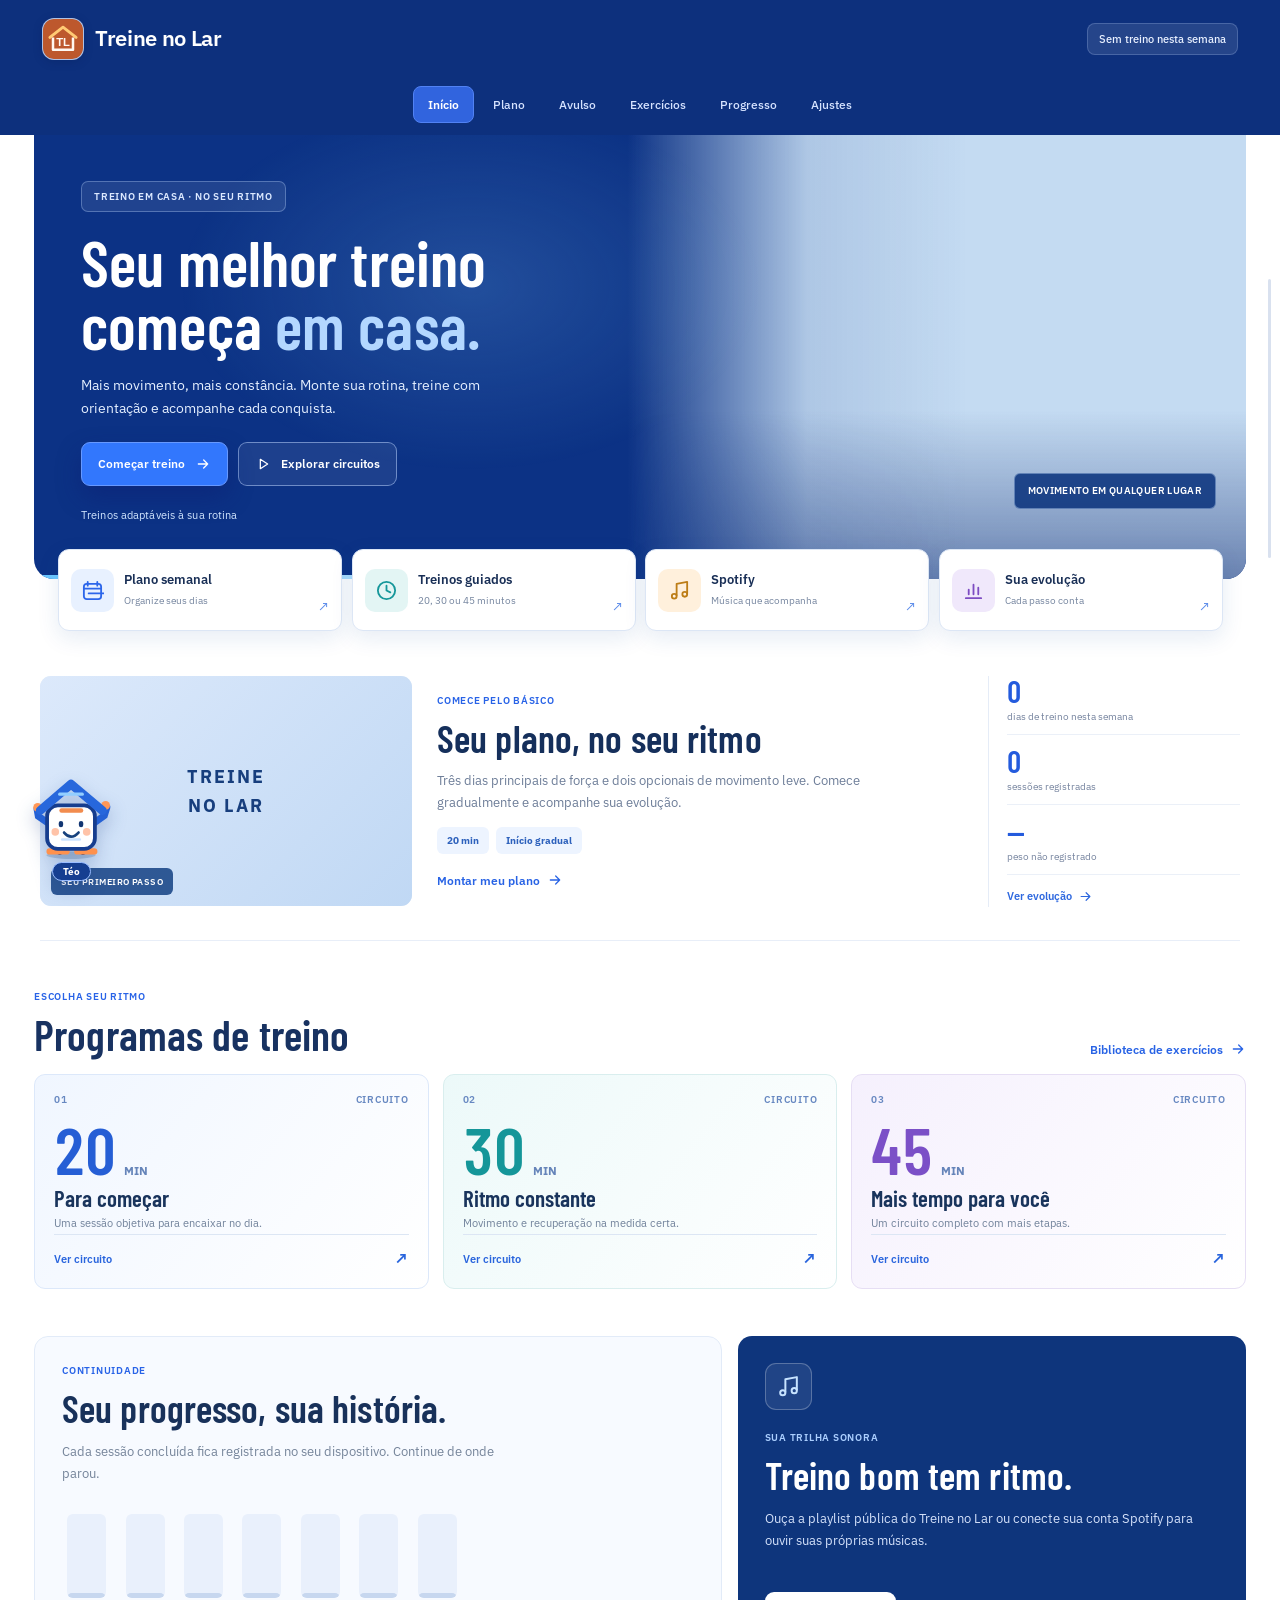
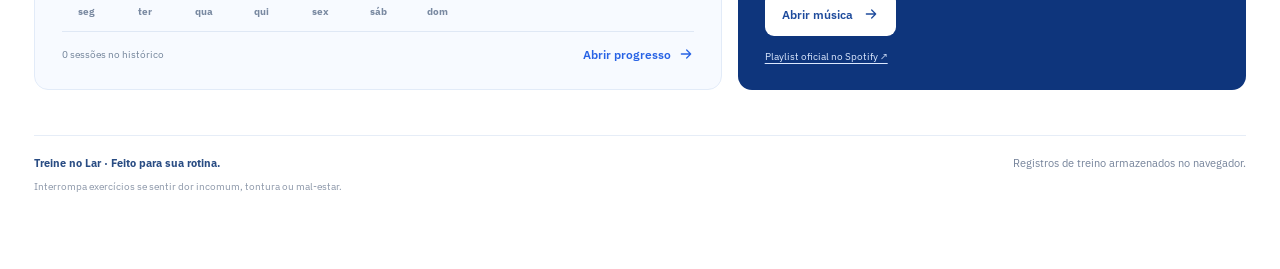
==== commit 697902ca: "feat: mascote Téo interativo, logo PWA no site e minicapa para links compartilhados" ====
--- a/index.html
+++ b/index.html
@@ -1,4 +1,4 @@
-<!doctype html><html lang="pt-BR"><head><meta charset="utf-8"><meta name="viewport" content="width=device-width,initial-scale=1,viewport-fit=cover"><meta name="theme-color" content="#0d307d"><meta name="apple-mobile-web-app-capable" content="yes"><meta name="apple-mobile-web-app-status-bar-style" content="default"><title>Treine no Lar | Treinos guiados em casa</title><meta name='description' content='Planejamento semanal de força e cardio, exercícios guiados, registros de treino e evolução.'><meta name='apple-mobile-web-app-title' content='Treine no Lar'><link rel='manifest' href='./manifest.webmanifest'><link rel='icon' href='./favicon.svg' type='image/svg+xml'><style>
+<!doctype html><html lang="pt-BR"><head><meta charset="utf-8"><meta name="viewport" content="width=device-width,initial-scale=1,viewport-fit=cover"><meta name="theme-color" content="#0d307d"><meta name="apple-mobile-web-app-capable" content="yes"><meta name="apple-mobile-web-app-status-bar-style" content="default"><title>Treine no Lar | Treinos guiados em casa</title><meta name='description' content='Treinos funcionais, circuitos de 20, 30 e 45 minutos, plano semanal e acompanhamento da sua evolução. Treine no seu ritmo.'><link rel="canonical" href="https://treinenolar.vinmedrado.com/"><meta property="og:type" content="website"><meta property="og:site_name" content="Treine no Lar"><meta property="og:locale" content="pt_BR"><meta property="og:url" content="https://treinenolar.vinmedrado.com/"><meta property="og:title" content="Treine no Lar | Treinos guiados em casa"><meta property="og:description" content="Treinos funcionais, circuitos de 20, 30 e 45 minutos, plano semanal e acompanhamento da sua evolução. Treine no seu ritmo."><meta property="og:image" content="https://treinenolar.vinmedrado.com/social-preview.png"><meta property="og:image:secure_url" content="https://treinenolar.vinmedrado.com/social-preview.png"><meta property="og:image:type" content="image/png"><meta property="og:image:width" content="1200"><meta property="og:image:height" content="630"><meta property="og:image:alt" content="Treine no Lar: capa azul com mascote em forma de casa-atleta e circuitos de 20, 30 e 45 minutos"><meta name="twitter:card" content="summary_large_image"><meta name="twitter:title" content="Treine no Lar | Treinos guiados em casa"><meta name="twitter:description" content="Treinos funcionais, circuitos de 20, 30 e 45 minutos, plano semanal e acompanhamento da sua evolução. Treine no seu ritmo."><meta name="twitter:image" content="https://treinenolar.vinmedrado.com/social-preview.png"><meta name='apple-mobile-web-app-title' content='Treine no Lar'><link rel='manifest' href='./manifest.webmanifest'><link rel='icon' href='./favicon.svg' type='image/svg+xml'><style>
 :root{--ink:#282631;--soft:#77727d;--orange:#ff702f;--bg:#fffaf6;--line:#f0e6df;--lime:#def8d3}*{box-sizing:border-box}html,body{margin:0;min-height:100%;font-family:system-ui,-apple-system,'Segoe UI',sans-serif;color:var(--ink);background:#f7f4f1}button{font:inherit;cursor:pointer}button:focus-visible{outline:3px solid #cc7d45;outline-offset:2px}.wrap{max-width:740px;min-height:100vh;background:var(--bg);margin:auto;padding:20px 18px 110px}.header{display:flex;align-items:center;justify-content:space-between;margin-bottom:25px}.logo{font-size:25px;font-weight:950;letter-spacing:-1.4px}.logo em{color:var(--orange);font-style:normal}.sig{border-radius:50px;padding:10px 13px;background:white;border:1px solid var(--line);font-size:12px;font-weight:750}.hero{background:linear-gradient(120deg,#ffe7d2,#fff0d8);border:1px solid #fbdabe;border-radius:27px;padding:26px;min-height:211px;position:relative;overflow:hidden}.hero:after{content:'';position:absolute;width:170px;height:170px;border:22px solid #ffbb8166;border-radius:50%;right:-65px;top:-68px}.kicker{color:#da6733;text-transform:uppercase;letter-spacing:2px;font-size:11px;font-weight:900}.hero h1{font-size:36px;letter-spacing:-1.8px;line-height:1.04;margin:14px 0 9px;max-width:310px}.hero p{font-size:13px;color:#745f58;line-height:1.55;max-width:290px}.section{margin:25px 0 13px;display:flex;align-items:end;justify-content:space-between}.section h2{font-size:20px;line-height:1.15;letter-spacing:-.7px;margin:0}.section small{color:var(--soft);font-size:11px}.durations{display:grid;grid-template-columns:repeat(3,1fr);gap:9px}.dur{border:2px solid transparent;border-radius:21px;text-align:left;min-height:128px;padding:14px 12px;background:#fff0ce}.dur:nth-child(2){background:#ffe5d8}.dur:nth-child(3){background:#eee7ff}.dur.active{border-color:var(--orange);box-shadow:0 4px 14px #f46a2e24}.dur b{display:block;font-size:29px;line-height:1.1;margin:15px 0 5px;letter-spacing:-1px}.dur small{font-size:11px;color:#756a72}.dur .symbol{font-size:19px;color:#f36e2e}.card{border:1px solid var(--line);background:#fff;border-radius:20px;padding:15px;margin-bottom:10px}.phase{display:flex;align-items:center;gap:13px}.phase .phicon{border-radius:14px;background:#fff1ca;width:42px;height:42px;flex:0 0 42px;display:grid;place-items:center;font-size:20px}.phase:nth-of-type(2) .phicon{background:#ffe6da}.phase:nth-of-type(3) .phicon{background:#e2f8e7}.phase b,.ex b{display:block;font-size:14px}.phase p,.ex p{font-size:12px;color:var(--soft);margin:3px 0 0}.primary{border:0;background:var(--orange);color:white;border-radius:17px;padding:16px 20px;width:100%;font-size:15px;font-weight:900;box-shadow:0 6px 18px #ff702f38}.primary:active,.dur:active{transform:scale(.985)}.sub{border:1px solid var(--line);border-radius:13px;background:white;color:var(--ink);padding:11px 14px;font-weight:800}.cta{margin-top:21px}.nav{max-width:740px;position:fixed;left:50%;transform:translateX(-50%);bottom:0;width:100%;display:flex;gap:3px;justify-content:space-around;background:#fffcfaf5;border-top:1px solid var(--line);padding:10px 10px calc(11px + env(safe-area-inset-bottom));backdrop-filter:blur(15px);z-index:10}.nav button{border:0;background:none;padding:7px 5px;color:#86808b;min-width:65px;display:flex;flex-direction:column;align-items:center;gap:3px;font-size:11px}.nav button.active{color:var(--orange);font-weight:850}.nav button span{font-size:19px}.plainhead{display:flex;gap:12px;align-items:center;margin-bottom:19px}.plainhead h1{margin:0;font-size:25px;letter-spacing:-.8px}.banner{border-radius:23px;background:linear-gradient(130deg,#ffe3d3,#fff4e8);padding:20px}.banner .number{font-size:43px;font-weight:950;letter-spacing:-2px;margin:9px 0 4px}.banner p{font-size:12px;color:var(--soft);margin:0}.phasegrid{display:grid;grid-template-columns:repeat(3,1fr);gap:8px}.phasebox{border-radius:16px;padding:13px 7px;background:#fff0cc;text-align:center;font-size:12px}.phasebox:nth-child(2){background:#ffe5d9}.phasebox:nth-child(3){background:#ddf5e8}.phasebox b{display:block;margin:7px 0 4px}.phase-select{width:100%;text-align:left;cursor:pointer;transition:transform .15s,border-color .15s}.phase-select:active{transform:scale(.99)}.phase-select .phase-copy{flex:1}.phase-select .phase-view{font-size:11px;font-weight:800;color:#e4642a;white-space:nowrap}.phasebox.tap{border:2px solid transparent;cursor:pointer;min-height:100px;font:inherit;line-height:1.3}.phasebox.tap:focus-visible,.phase-select:focus-visible{outline:3px solid #f48c55;outline-offset:2px}.phasebox .phase-link{display:block;margin-top:7px;font-size:10px;color:#c46632;font-weight:850}.duration-small{display:grid;grid-template-columns:repeat(3,1fr);gap:8px}.duration-small button{background:white;border:1px solid #eddfd4;border-radius:14px;padding:12px 3px;font-size:13px;font-weight:850;color:#5b5152}.duration-small button.active{color:#ed6b2f;background:#fff1e4;border:2px solid #f7854a}.stage-block{border:1px solid #ecdfd5;background:#fff;border-radius:22px;margin:16px 0 22px;padding:16px;scroll-margin-top:16px}.stage-head{display:flex;align-items:center;gap:12px;margin-bottom:12px}.stage-ico{background:#fff1d7;border-radius:14px;min-width:46px;height:46px;display:grid;place-items:center;font-size:20px}.stage-block.stage-main .stage-ico{background:#ffe5db}.stage-block.stage-last .stage-ico{background:#e4f6ea}.stage-head strong{font-size:17px}.stage-head small{display:block;color:#817783;font-size:11px;margin-top:3px}.stage-block .ex{background:#fff9f5;border:1px solid #f5ebe3;border-radius:12px;padding:10px;margin:7px 0}.stage-block .ex .n{min-width:32px;width:32px;height:32px;font-size:11px}.stage-block .ex b{font-size:13px}.stage-block .ex p{font-size:11px;color:#817780;margin:4px 0 0;line-height:1.4}.stage-note{font-size:11px;color:#776e76;line-height:1.5;margin:12px 1px 0}.stage-block h3{font-size:14px;margin:4px 0 11px}.ex{display:flex;gap:12px;align-items:center}.ex .n{background:#fff1e5;border-radius:12px;color:#f16c36;font-weight:900;min-width:38px;height:38px;display:grid;place-items:center}.tracker{display:grid;grid-template-columns:repeat(3,1fr);gap:7px}.tracker div{border-radius:13px;padding:10px 4px;background:#ece9e5;text-align:center;font-size:11px;font-weight:800;color:#aaa}.tracker .passed{background:#dff5e6;color:#288e6d}.tracker .live{background:#ffdfc9;color:#e9632a}.clockbox{background:#fff;border:1px solid var(--line);border-radius:28px;padding:25px 16px;margin-top:16px;text-align:center}.ring{width:min(72vw,290px);height:min(72vw,290px);border-radius:50%;margin:auto;display:flex;align-items:center;justify-content:center;flex-direction:column;background:radial-gradient(closest-side,white 86%,transparent 87%),conic-gradient(var(--orange) var(--pct,0%),#f6e6da 0);transition:background .15s}.phasebadge{padding:7px 12px;border-radius:50px;background:#fff0e2;color:#ed6b2c;font-weight:800;font-size:12px}.digits{font-size:clamp(43px,13vw,65px);font-weight:950;letter-spacing:-3px;margin:9px 0}.exercise{font-size:18px;font-weight:900;max-width:220px}.hint{max-width:220px;margin:8px auto 0;font-size:12px;color:var(--soft);line-height:1.5}.next{margin-top:18px;border-radius:15px;padding:14px;background:#fbf7f3;text-align:left}.next small{font-size:11px;color:var(--soft)}.next b{display:block;margin-top:3px;font-size:13px}.controls{display:flex;justify-content:center;align-items:center;gap:23px;margin-top:21px}.controls .big{width:68px;height:68px;border:0;border-radius:50%;color:white;background:var(--orange);font-size:27px}.controls .small{border:1px solid var(--line);border-radius:50%;background:#fff;width:49px;height:49px;font-size:21px}.meter{height:9px;background:#f1eae4;border-radius:9px;overflow:hidden;margin-top:10px}.meter>div{height:100%;background:var(--orange);width:0;transition:width .2s}.metrics{display:grid;grid-template-columns:repeat(2,1fr);gap:9px}.metric{background:white;border:1px solid var(--line);border-radius:18px;padding:19px}.metric strong{font-size:29px;display:block;letter-spacing:-1px}.metric small{font-size:12px;color:var(--soft)}.history{padding:12px 14px;border-bottom:1px solid var(--line);display:flex;justify-content:space-between;gap:12px}.history b{font-size:13px}.history small{font-size:11px;color:var(--soft)}.footer{font-size:11px;color:var(--soft);line-height:1.6;text-align:center;margin:20px 0}.switch{accent-color:var(--orange);width:18px;height:18px}.hidden{display:none!important}@media(min-width:650px){.wrap{padding:28px 36px 115px}.hero h1{font-size:44px}}
 
 .form-grid{display:grid;grid-template-columns:1fr 1fr;gap:10px;margin:13px 0}.form-field{display:flex;flex-direction:column;gap:7px;font-size:12px;font-weight:800;color:#59515b}.form-field input,.form-field select{width:100%;font-family:inherit;font-size:17px;min-height:48px;padding:11px 12px;background:#fff;border:1px solid #e9ded5;border-radius:13px;color:#302a31}.form-field input:focus,.form-field select:focus{outline:2px solid #f78b50;outline-offset:1px}.split{display:flex;align-items:center;gap:10px;justify-content:space-between;flex-wrap:wrap}.pill{background:#fff1e5;color:#e96d29;border-radius:99px;font-size:11px;font-weight:800;padding:7px 11px}.info{background:#ffefe1;border-radius:14px;padding:13px 14px;color:#795542;font-size:12px;line-height:1.6;margin:13px 0}.trend{font-size:22px;font-weight:950;margin:6px 0}.chart{width:100%;height:auto;display:block}.line{border-top:1px solid #f0e6df;padding:11px 0;display:flex;justify-content:space-between;align-items:center;gap:12px}.line b{font-size:13px}.line small{font-size:11px;color:var(--soft)}.toggler{display:flex;justify-content:space-between;gap:12px;align-items:center}.toggler b{font-size:14px}.toggler p{font-size:12px;color:var(--soft);margin:4px 0}.inline-button{background:#fff5ec;color:#e36e32;border:1px solid #f7d4b8;border-radius:12px;padding:10px 12px;font-size:12px;font-weight:800}.audio-pill{margin-top:10px;display:flex;gap:8px;align-items:center;justify-content:center;border-radius:18px;font-size:12px;font-weight:800;color:#e46d2f}.sound-note{font-size:11px;color:#867d86;line-height:1.5;margin-top:12px}.form-grid.single{grid-template-columns:1fr}.logrow{background:white;border:1px solid var(--line);padding:11px;border-radius:13px;margin:7px 0;display:flex;justify-content:space-between;align-items:center}.logrow strong{font-size:13px}.logrow small{font-size:11px;color:var(--soft)}.chartline{stroke:#fa7633;stroke-width:3;stroke-linejoin:round;stroke-linecap:round;fill:none}.chartdot{fill:#f46a2e;stroke:white;stroke-width:3}.minitip{font-size:11px;color:#766b72;line-height:1.5}.weight-focus{font-size:32px;font-weight:950;letter-spacing:-1px}.soft-card{border:1px solid #f4e1cf;background:linear-gradient(130deg,#fff2df,#fffdf8);border-radius:20px;padding:16px;margin:14px 0}
@@ -254,7 +254,7 @@
 .viva-spot-dock.is-public-playlist .mv3-notice{display:none!important}
 @media(max-height:540px){.viva-spot-dock.is-embed-open{bottom:calc(12px + env(safe-area-inset-bottom));max-height:calc(100dvh - 24px)}}
 @media(max-width:360px){.viva-spot-dock.is-public-playlist .mv3-official{padding:11px}.viva-spot-dock.is-public-playlist .mv3-official-actions{gap:7px}}
-</style><link rel='stylesheet' href='./theme-v3.css?v=2'><link rel='stylesheet' href='./motion-v5.css?v=2'><link rel='preconnect' href='https://fonts.googleapis.com'><link rel='preconnect' href='https://fonts.gstatic.com' crossorigin><link rel='stylesheet' href='https://fonts.googleapis.com/css2?family=Barlow+Condensed:wght@500;600;700&family=IBM+Plex+Sans:wght@400;500;600;700&display=swap'><link rel='stylesheet' href='./typography-v7.css?v=1'></head><body><div class="wrap"><header class="header"><div class="logo" aria-label="Treine no Lar"><span class="v3-logo-mark" aria-hidden="true">TL</span><span class="v6-logo-wordmark"><span>Treine</span><span class="v6-logo-last">no Lar</span></span></div><div class="header-meta"><div class="sig" id="streak">Treinos da semana</div><span class="site-visits" id="site-visits" title="Acessos registrados desde a instalação do contador" hidden></span></div></header><div class="viva-offline-banner" id="offline-banner" role="status" aria-live="polite">Sem internet: você pode continuar treinando com os dados deste aparelho.</div><main id="app"><section class="viva-home-top"><div class="kicker">Treine no Lar · TREINO EM CASA</div><h1>Abrindo treinos</h1><p>Carregando o plano e seus registros salvos.</p></section><noscript>Ative o JavaScript para acessar o Treine no Lar.</noscript></main><nav class="nav" id="nav" aria-label="Menu"><span class="viva-nav-loading">Carregando menu…</span></nav><aside id="viva-music-dock" class="viva-spot-dock" aria-label="Música do treino"></aside></div><script src='guide.js?v=1'></script><script src='coach.js?v=4'></script><script src='exercises.js?v=2'></script><script src='evolution.js?v=3'></script><script src='evolution-ui.js?v=2'></script><script src='training.js?v=4'></script><script src='backup.js?v=4'></script><script src='spotify.js?v=7'></script><script src='site-visits.js?v=1' defer></script><script src='motion-v5.js?v=2' defer></script><script>
+</style><link rel='stylesheet' href='./theme-v3.css?v=2'><link rel='stylesheet' href='./motion-v5.css?v=2'><link rel='preconnect' href='https://fonts.googleapis.com'><link rel='preconnect' href='https://fonts.gstatic.com' crossorigin><link rel='stylesheet' href='https://fonts.googleapis.com/css2?family=Barlow+Condensed:wght@500;600;700&family=IBM+Plex+Sans:wght@400;500;600;700&display=swap'><link rel='stylesheet' href='./typography-v7.css?v=1'><link rel='stylesheet' href='./mascot-v1.css?v=1'></head><body><div class="wrap"><header class="header"><div class="logo" aria-label="Treine no Lar"><img class="tln-pwa-brand-icon" src="./favicon.svg" width="42" height="42" alt="" aria-hidden="true"><span class="tln-brand-wordmark">Treine no Lar</span></div><div class="header-meta"><div class="sig" id="streak">Treinos da semana</div><span class="site-visits" id="site-visits" title="Acessos registrados desde a instalação do contador" hidden></span></div></header><div class="viva-offline-banner" id="offline-banner" role="status" aria-live="polite">Sem internet: você pode continuar treinando com os dados deste aparelho.</div><main id="app"><section class="viva-home-top"><div class="kicker">Treine no Lar · TREINO EM CASA</div><h1>Abrindo treinos</h1><p>Carregando o plano e seus registros salvos.</p></section><noscript>Ative o JavaScript para acessar o Treine no Lar.</noscript></main><nav class="nav" id="nav" aria-label="Menu"><span class="viva-nav-loading">Carregando menu…</span></nav><aside id="viva-music-dock" class="viva-spot-dock" aria-label="Música do treino"></aside><aside id="tln-coach-mascot" class="tln-mascot" aria-label="Téo, treinador do Treine no Lar"></aside></div><script src='guide.js?v=1'></script><script src='coach.js?v=4'></script><script src='exercises.js?v=2'></script><script src='evolution.js?v=3'></script><script src='evolution-ui.js?v=2'></script><script src='training.js?v=4'></script><script src='backup.js?v=4'></script><script src='spotify.js?v=7'></script><script src='site-visits.js?v=1' defer></script><script src='motion-v5.js?v=2' defer></script><script src='mascot-v1.js?v=1' defer></script><script>
 (function(){'use strict';const $=s=>document.querySelector(s), app=$('#app'),nav=$('#nav'),store='viva-functional-v2';let data={duration:30,low:true,sound:true,voice:true,countdown:true,volume:0.45,history:[],profile:{heightCm:null,age:null,weighIns:[]},coach:{startedAt:null,gear:{mini:true,long:true},checkins:[],feedback:{},selectedDay:null,selectedDate:null}};try{data=VivaBackup.normalize(JSON.parse(localStorage.getItem(store)||'{}'))}catch{}if(!data.profile)data.profile={heightCm:null,age:null,weighIns:[]};if(!Array.isArray(data.profile.weighIns))data.profile.weighIns=[];if(!data.coach||typeof data.coach!=='object')data.coach={startedAt:null,gear:{mini:true,long:true},checkins:[],feedback:{},selectedDay:null,selectedDate:null};if(!data.coach.gear)data.coach.gear={mini:true,long:true};data.coach.excluded=[...new Set((Array.isArray(data.coach.excluded)?data.coach.excluded:[]).filter(id=>VivaCoach.getExercise(id)))];
  data.coach.preferences=VivaExercises.safePrefs(data.coach.preferences);
  if(!data.coach.replacements||typeof data.coach.replacements!=='object')data.coach.replacements={};
--- a/mascot-v1.css
+++ b/mascot-v1.css
@@ -0,0 +1,105 @@
+/* Treine no Lar — Téo, guia interativo; marca real do PWA no cabeçalho */
+.header .logo{display:inline-flex;align-items:center;gap:0;min-width:0}
+.tln-pwa-brand-icon{
+ width:42px;height:42px;flex:0 0 42px;object-fit:contain;display:block;
+ border:1px solid #c7dcff73;border-radius:12px;background:#fff9;
+ box-shadow:0 2px 8px #041d5540;
+}
+.tln-brand-wordmark{
+ display:inline-block;margin-left:11px;color:#fff;
+ font-family:"IBM Plex Sans","Segoe UI",Arial,sans-serif;
+ font-size:clamp(18px,1.9vw,22px);font-weight:600;letter-spacing:-.015em;
+ line-height:1.13;white-space:nowrap;
+}
+.tln-mascot{
+ position:fixed;left:clamp(12px,2.5vw,34px);bottom:18px;
+ z-index:39;width:84px;max-width:calc(100vw - 30px);
+ pointer-events:none;color:#19365f;
+ font-family:"IBM Plex Sans","Segoe UI",Arial,sans-serif;
+}
+.tln-mascot[hidden]{display:none!important}
+.tln-mascot-trigger{
+ pointer-events:auto;display:flex;flex-direction:column;align-items:center;
+ justify-content:center;gap:1px;width:78px;min-height:101px;
+ background:none;border:0;padding:0;cursor:pointer;
+ transform-origin:50% 90%;filter:drop-shadow(0 7px 9px #0e317c3d);
+}
+.tln-mascot-trigger:focus-visible,.tln-mascot button:focus-visible{
+ outline:3px solid #56a4ff;outline-offset:3px;border-radius:10px;
+}
+.tln-mascot-character{display:block;width:78px;height:88px;overflow:visible;transform-origin:50% 86%}
+.tln-mascot-name{
+ display:inline-block;margin-top:-2px;padding:3px 10px;background:#153e91;color:#fff;
+ font-size:10px;line-height:1.1;font-weight:700;border-radius:18px;border:1px solid #99bcff;
+}
+.tln-mascot-character .tln-coach-roof,.tln-mascot-character .tln-coach-arm,.tln-mascot-character .tln-coach-leg{
+ transform-origin:50% 75%;transition:transform .32s cubic-bezier(.16,1,.3,1);
+}
+.tln-mascot-trigger:hover .tln-mascot-character{animation:tlnCoachNod .55s ease-in-out both}
+.tln-mascot.is-cheering .tln-mascot-character{animation:tlnCoachCheer .7s cubic-bezier(.16,1,.3,1) both}
+.tln-mascot.is-cheering .tln-coach-arm-left{transform:rotate(12deg)}
+.tln-mascot.is-cheering .tln-coach-arm-right{transform:rotate(-12deg)}
+.tln-mascot.is-snoozed{width:52px}
+.tln-mascot.is-snoozed .tln-mascot-trigger{width:52px;min-height:58px}
+.tln-mascot.is-snoozed .tln-mascot-character{width:48px;height:57px}
+.tln-mascot.is-snoozed .tln-mascot-name{display:none}
+.tln-mascot-chat{
+ pointer-events:auto;position:absolute;bottom:110px;left:3px;width:292px;
+ border:1px solid #cadcf5;border-radius:15px;
+ padding:17px 16px 15px;background:#fff;color:#18375f;
+ box-shadow:0 19px 45px #0b2b6260,0 3px 9px #17397512;
+ max-width:calc(100vw - 26px);
+ transform-origin:bottom left;
+}
+.tln-mascot-chat[hidden]{display:none!important}
+.tln-mascot-chat:after{
+ content:"";position:absolute;width:11px;height:11px;background:#fff;bottom:-7px;left:30px;
+ transform:rotate(45deg);border-right:1px solid #cadcf5;border-bottom:1px solid #cadcf5;
+}
+.tln-mascot-chat-head{display:flex;justify-content:space-between;gap:8px;align-items:center}
+.tln-mascot-chat-head strong{color:#163d86;font-size:13px;letter-spacing:-.01em}
+.tln-mascot-chat-close{
+ display:grid;place-items:center;background:#eef4ff;border:0;border-radius:7px;
+ color:#2154ab;width:27px;height:27px;font-size:17px;cursor:pointer;
+}
+.tln-mascot-chat p{font-size:12px;line-height:1.55;margin:9px 0 13px;color:#455c7b}
+.tln-mascot-actions{display:flex;gap:7px;flex-wrap:wrap}
+.tln-mascot-actions button{
+ padding:9px 10px;border:1px solid #c9daf5;border-radius:8px;background:#edf4ff;
+ font-size:11px;font-weight:650;color:#204f9f;cursor:pointer;
+}
+.tln-mascot-actions button:first-child{background:#225ecb;color:#fff;border-color:#225ecb}
+.tln-mascot-options{border-top:1px solid #edf1f8;margin-top:12px;padding-top:10px}
+.tln-mascot-options button{font-size:10px;color:#7b8da5;background:none;border:0;padding:0;text-decoration:underline;cursor:pointer}
+.tln-mascot.is-open .tln-mascot-chat{animation:tlnChatIn .28s cubic-bezier(.16,1,.3,1) both}
+@keyframes tlnChatIn{from{opacity:0;transform:translateY(15px) scale(.94)}to{opacity:1;transform:translateY(0) scale(1)}}
+@keyframes tlnCoachNod{0%{transform:rotate(0)}35%{transform:rotate(-8deg) scale(1.06)}70%{transform:rotate(5deg)}100%{transform:rotate(0)}}
+@keyframes tlnCoachCheer{0%{transform:translateY(0) rotate(0)}35%{transform:translateY(-14px) rotate(-9deg)}65%{transform:translateY(-9px) rotate(8deg)}100%{transform:translateY(0) rotate(0)}}
+/* One purposeful upgrade to existing motion: clear tactile CTA, not endless glow */
+.v3-btn-primary:active{transform:translateY(1px) scale(.97);box-shadow:0 4px 12px #0b2e6b55}
+.v3-program:active,.v3-shortcut:active{transform:translateY(1px) scale(.987)}
+.v3-program-time strong{transition:transform .48s cubic-bezier(.12,.98,.23,1)}
+.v3-program:hover .v3-program-time strong{transform:translateY(-7px) scale(1.13)}
+@media(min-width:1020px){.tln-mascot{bottom:19px}}
+@media(max-width:1019px){
+ .tln-mascot{left:10px;bottom:calc(147px + env(safe-area-inset-bottom))}
+ .tln-mascot-chat{width:min(290px,calc(100vw - 28px));bottom:104px;left:0}
+}
+@media(max-width:650px){
+ .tln-pwa-brand-icon{width:35px;height:35px;flex-basis:35px;border-radius:10px}
+ .tln-brand-wordmark{font-size:17px;margin-left:8px}
+ .tln-mascot-trigger{width:62px;min-height:79px}
+ .tln-mascot-character{width:62px;height:70px}
+ .tln-mascot-chat{bottom:85px}
+ .tln-mascot{width:66px}
+}
+@media(max-width:360px){
+ .tln-pwa-brand-icon{width:30px;height:30px;flex-basis:30px}
+ .tln-brand-wordmark{font-size:15px;margin-left:6px}
+ .tln-mascot-chat{width:min(285px,calc(100vw - 21px))}
+}
+@media(prefers-reduced-motion:reduce){
+ .tln-mascot .tln-mascot-character,.tln-mascot.is-cheering .tln-mascot-character,
+ .tln-mascot.is-open .tln-mascot-chat,.tln-mascot .tln-coach-arm,
+ .v3-program-time strong{animation:none!important;transition:none!important;transform:none!important}
+}
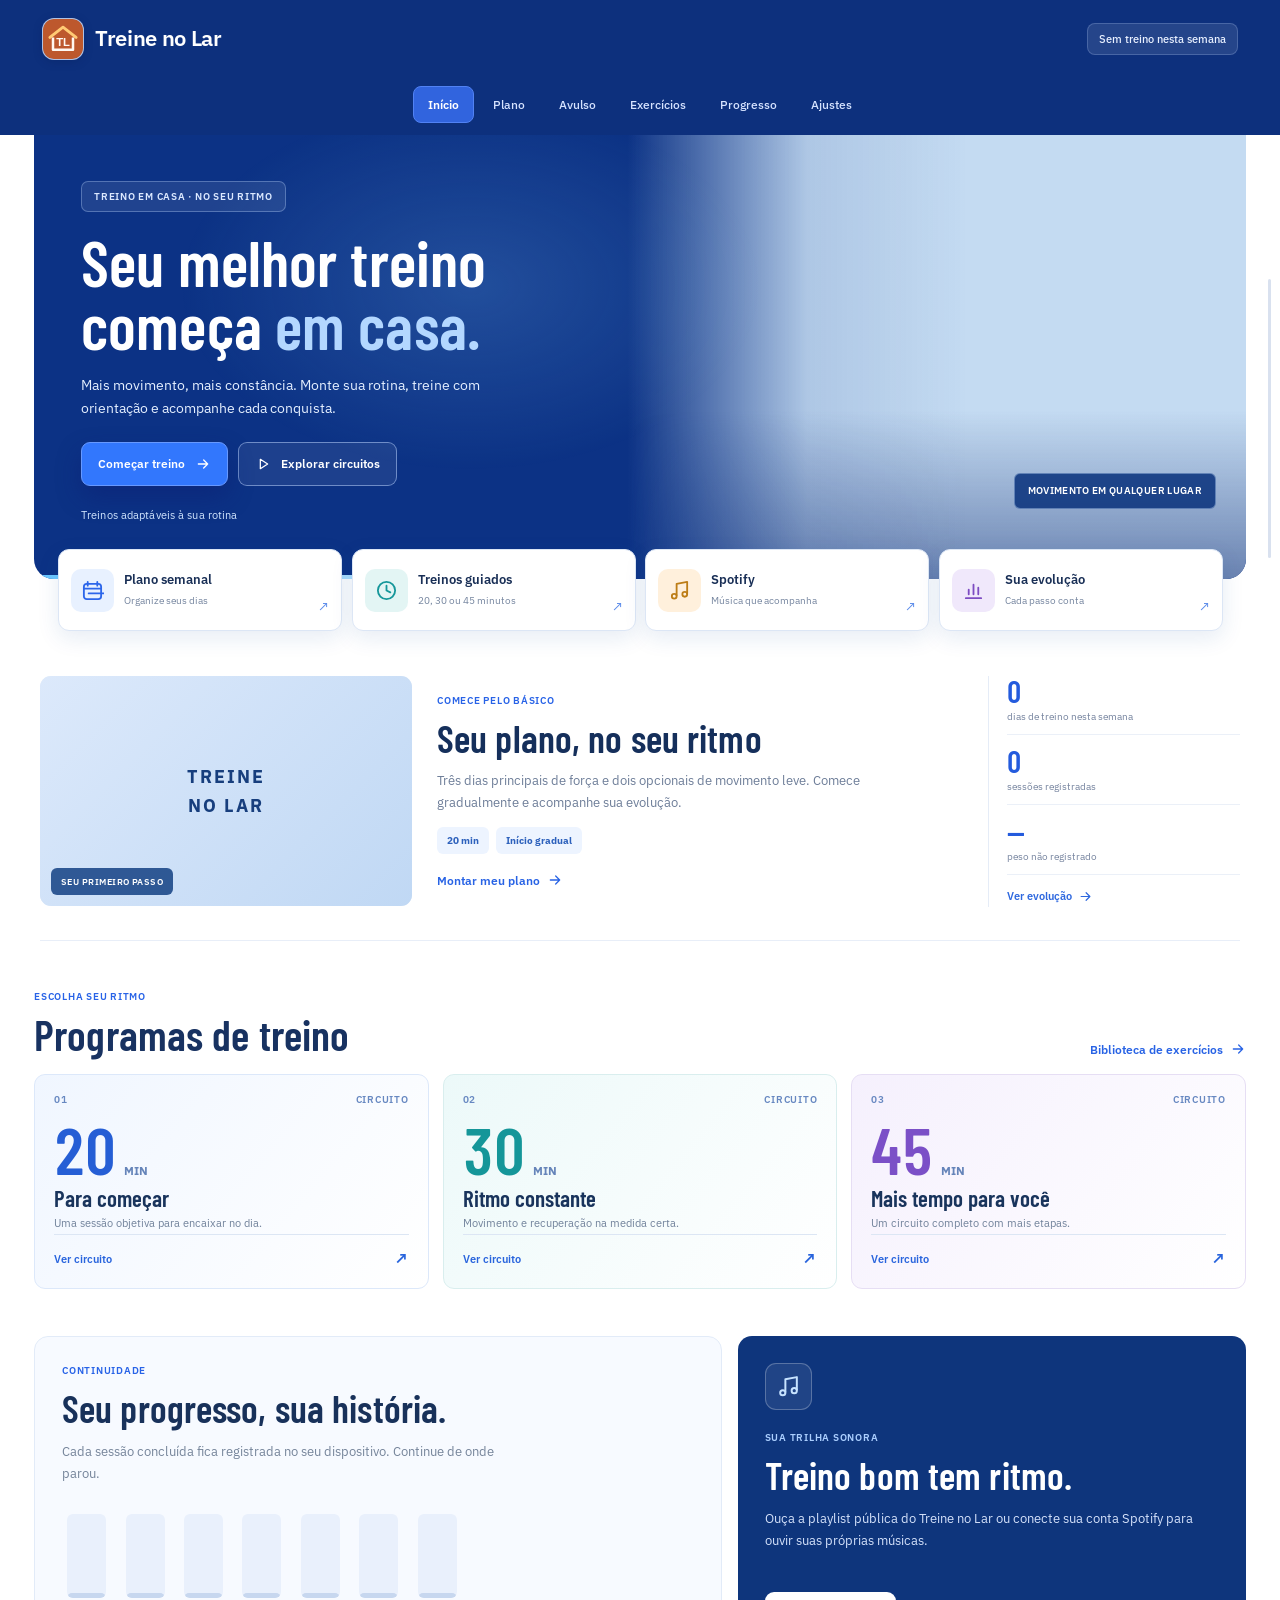
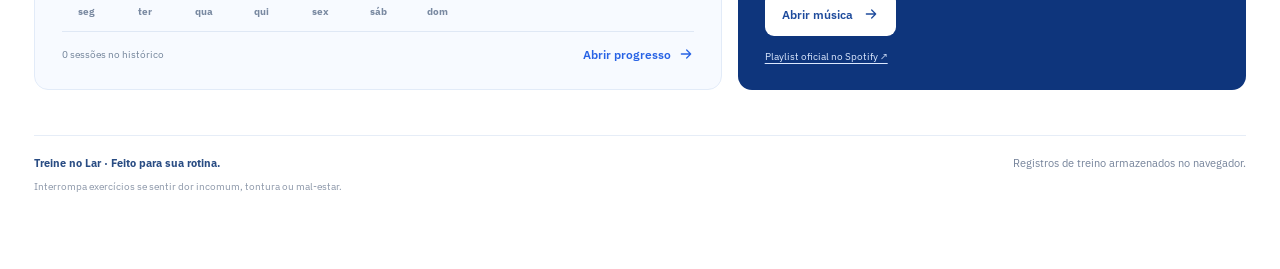
==== commit 36bd25ed: "feat: Téo caminha para espaços livres e evita textos, botões e Spotify" ====
--- a/index.html
+++ b/index.html
@@ -254,7 +254,7 @@
 .viva-spot-dock.is-public-playlist .mv3-notice{display:none!important}
 @media(max-height:540px){.viva-spot-dock.is-embed-open{bottom:calc(12px + env(safe-area-inset-bottom));max-height:calc(100dvh - 24px)}}
 @media(max-width:360px){.viva-spot-dock.is-public-playlist .mv3-official{padding:11px}.viva-spot-dock.is-public-playlist .mv3-official-actions{gap:7px}}
-</style><link rel='stylesheet' href='./theme-v3.css?v=2'><link rel='stylesheet' href='./motion-v5.css?v=2'><link rel='preconnect' href='https://fonts.googleapis.com'><link rel='preconnect' href='https://fonts.gstatic.com' crossorigin><link rel='stylesheet' href='https://fonts.googleapis.com/css2?family=Barlow+Condensed:wght@500;600;700&family=IBM+Plex+Sans:wght@400;500;600;700&display=swap'><link rel='stylesheet' href='./typography-v7.css?v=1'><link rel='stylesheet' href='./mascot-v1.css?v=1'></head><body><div class="wrap"><header class="header"><div class="logo" aria-label="Treine no Lar"><img class="tln-pwa-brand-icon" src="./favicon.svg" width="42" height="42" alt="" aria-hidden="true"><span class="tln-brand-wordmark">Treine no Lar</span></div><div class="header-meta"><div class="sig" id="streak">Treinos da semana</div><span class="site-visits" id="site-visits" title="Acessos registrados desde a instalação do contador" hidden></span></div></header><div class="viva-offline-banner" id="offline-banner" role="status" aria-live="polite">Sem internet: você pode continuar treinando com os dados deste aparelho.</div><main id="app"><section class="viva-home-top"><div class="kicker">Treine no Lar · TREINO EM CASA</div><h1>Abrindo treinos</h1><p>Carregando o plano e seus registros salvos.</p></section><noscript>Ative o JavaScript para acessar o Treine no Lar.</noscript></main><nav class="nav" id="nav" aria-label="Menu"><span class="viva-nav-loading">Carregando menu…</span></nav><aside id="viva-music-dock" class="viva-spot-dock" aria-label="Música do treino"></aside><aside id="tln-coach-mascot" class="tln-mascot" aria-label="Téo, treinador do Treine no Lar"></aside></div><script src='guide.js?v=1'></script><script src='coach.js?v=4'></script><script src='exercises.js?v=2'></script><script src='evolution.js?v=3'></script><script src='evolution-ui.js?v=2'></script><script src='training.js?v=4'></script><script src='backup.js?v=4'></script><script src='spotify.js?v=7'></script><script src='site-visits.js?v=1' defer></script><script src='motion-v5.js?v=2' defer></script><script src='mascot-v1.js?v=1' defer></script><script>
+</style><link rel='stylesheet' href='./theme-v3.css?v=2'><link rel='stylesheet' href='./motion-v5.css?v=2'><link rel='preconnect' href='https://fonts.googleapis.com'><link rel='preconnect' href='https://fonts.gstatic.com' crossorigin><link rel='stylesheet' href='https://fonts.googleapis.com/css2?family=Barlow+Condensed:wght@500;600;700&family=IBM+Plex+Sans:wght@400;500;600;700&display=swap'><link rel='stylesheet' href='./typography-v7.css?v=1'><link rel='stylesheet' href='./mascot-v1.css?v=2'><link rel='stylesheet' href='./teo-training-v2.css?v=1'><link rel='stylesheet' href='./teo-smart-walk.css?v=1'></head><body><div class="wrap"><header class="header"><div class="logo" aria-label="Treine no Lar"><img class="tln-pwa-brand-icon" src="./favicon.svg" width="42" height="42" alt="" aria-hidden="true"><span class="tln-brand-wordmark">Treine no Lar</span></div><div class="header-meta"><div class="sig" id="streak">Treinos da semana</div><span class="site-visits" id="site-visits" title="Acessos registrados desde a instalação do contador" hidden></span></div></header><div class="viva-offline-banner" id="offline-banner" role="status" aria-live="polite">Sem internet: você pode continuar treinando com os dados deste aparelho.</div><main id="app"><section class="viva-home-top"><div class="kicker">Treine no Lar · TREINO EM CASA</div><h1>Abrindo treinos</h1><p>Carregando o plano e seus registros salvos.</p></section><noscript>Ative o JavaScript para acessar o Treine no Lar.</noscript></main><nav class="nav" id="nav" aria-label="Menu"><span class="viva-nav-loading">Carregando menu…</span></nav><aside id="viva-music-dock" class="viva-spot-dock" aria-label="Música do treino"></aside><aside id="tln-coach-mascot" class="tln-mascot" aria-label="Téo, treinador do Treine no Lar"></aside></div><script src='guide.js?v=1'></script><script src='coach.js?v=4'></script><script src='exercises.js?v=2'></script><script src='evolution.js?v=3'></script><script src='evolution-ui.js?v=2'></script><script src='training.js?v=4'></script><script src='backup.js?v=4'></script><script src='spotify.js?v=7'></script><script src='site-visits.js?v=1' defer></script><script src='motion-v5.js?v=2' defer></script><script src='mascot-v1.js?v=2' defer></script><script src='teo-training-v2.js?v=2' defer></script><script src='teo-smart-walk.js?v=1' defer></script><script>
 (function(){'use strict';const $=s=>document.querySelector(s), app=$('#app'),nav=$('#nav'),store='viva-functional-v2';let data={duration:30,low:true,sound:true,voice:true,countdown:true,volume:0.45,history:[],profile:{heightCm:null,age:null,weighIns:[]},coach:{startedAt:null,gear:{mini:true,long:true},checkins:[],feedback:{},selectedDay:null,selectedDate:null}};try{data=VivaBackup.normalize(JSON.parse(localStorage.getItem(store)||'{}'))}catch{}if(!data.profile)data.profile={heightCm:null,age:null,weighIns:[]};if(!Array.isArray(data.profile.weighIns))data.profile.weighIns=[];if(!data.coach||typeof data.coach!=='object')data.coach={startedAt:null,gear:{mini:true,long:true},checkins:[],feedback:{},selectedDay:null,selectedDate:null};if(!data.coach.gear)data.coach.gear={mini:true,long:true};data.coach.excluded=[...new Set((Array.isArray(data.coach.excluded)?data.coach.excluded:[]).filter(id=>VivaCoach.getExercise(id)))];
  data.coach.preferences=VivaExercises.safePrefs(data.coach.preferences);
  if(!data.coach.replacements||typeof data.coach.replacements!=='object')data.coach.replacements={};
@@ -530,6 +530,12 @@
  ${!s.rest?`<button class="guide-action" type="button" data-guide="${esc(s.id||'')}" data-guide-name="${esc(s.name)}">Ver execução e cuidados</button>`:''}
  ${strengthForm}
  <div class="next"><small>PRÓXIMO</small><b id="nextname">${next?next.name:'Fim do treino'}</b></div>
+ <div class="tln-trainer-inline" id="tln-trainer-inline" data-state="ready" aria-label="Orientações visuais do treinador Téo">
+  <span class="tln-trainer-avatar" id="tln-trainer-avatar" aria-hidden="true"><img src="./favicon.svg" alt="" width="48" height="48"></span>
+  <span class="tln-trainer-copy"><b id="tln-trainer-heading">Téo acompanha você</b><span id="tln-trainer-hint">Siga o movimento com atenção.</span></span>
+  <span class="tln-trainer-seconds" id="tln-trainer-seconds" hidden></span>
+  <button type="button" class="tln-trainer-toggle" data-tln-trainer-toggle="1" aria-pressed="false">Ocultar</button>
+ </div>
  <div class="audio-pill"><span>${data.voice?'Voz ligada':'Voz desligada'} · ${data.sound?'Bipes ligados':'Bipes desligados'}</span><button class="inline-button" data-mute="1">${data.voice||data.sound?'Silenciar':'Ativar áudio'}</button></div>
  <button type='button' class='viva-spot-run' data-spotify-toggle='1'>Música do treino · Spotify</button><div class="controls"><button class="small" data-step="back" title="Anterior" aria-label="Etapa anterior">⏮</button>
  <button class="big" data-pause="1" id="pausebtn" aria-label="${session.paused?'Retomar':'Pausar'}">${session.paused?'▶':'Ⅱ'}</button>
@@ -621,7 +627,7 @@
   h.coachAnchors=[...(session.coach.anchors||[])].filter(id=>VivaCoach.getExercise(id)).slice(0,2);h.coachType=session.coach.mode||null;h.coachMainMinutes=session.coach.mode==='cardio'?Number(session.coach.mainMinutes)||0:0;h.coachSets=Number(session.coach.sets)||null;h.setLogs=(session.logs||[]).slice(0,50);h.loggedSets=h.setLogs.length;finishedCoachId=h.coachId;
  }else finishedCoachId=null;
  if(enough){data.history.push(h);save()}else finishedCoachId=null;
- session=null;clearCheckpoint();finished=true;clearInterval(pulse);pulse=null;render();
+ session=null;clearCheckpoint();finished=true;clearInterval(pulse);pulse=null;render();window.TreineCoach?.finishWorkout?.(enough);
 }
 function start(isCoach=false){
  const safety=!isCoach?VivaEvolution.readiness(data.coach.readiness):null;
@@ -638,7 +644,7 @@
  const anchors=m&&m.kind==='Força'?m.moves.slice(0,2).map(x=>x.id).filter(Boolean):[];
  session={steps,duration:minutes,total:minutes*60,at:0,mark:Date.now(),paused:false,index:0,lastPhase:null,lastBeepSecond:null,skippedSeconds:0,
  coach:isCoach?{day:m.day,week:m.week,focus:m.title,kind:m.kind,anchors,mode:m.training.type,mainMinutes:m.training.main,sets:m.training.sets}:null,coachId:id,logs:[]};
- finished=false;finishedPartial=false;finishedCoachId=null;screen='run';clearInterval(pulse);pulse=setInterval(tick,500);checkpoint();announceStep(steps[0],true);render();
+ finished=false;finishedPartial=false;finishedCoachId=null;screen='run';window.TreineCoach?.startWorkout?.();clearInterval(pulse);pulse=setInterval(tick,500);checkpoint();announceStep(steps[0],true);render();
 }
 function keepAwake(){try{if(navigator.wakeLock&&navigator.wakeLock.request&&!lock)navigator.wakeLock.request('screen').then(x=>lock=x).catch(()=>{})}catch{}}function releaseAwake(){if(lock){try{lock.release()}catch{}lock=null}}
 function enableSound(){try{let C=window.AudioContext||window.webkitAudioContext;if(!ctx&&C)ctx=new C();if(ctx&&ctx.state==='suspended')ctx.resume();audioReady=!!ctx;}catch(err){audioReady=false}return audioReady}
@@ -647,7 +653,7 @@
 function quiet(){try{window.speechSynthesis&&window.speechSynthesis.cancel()}catch{}}
 function announceStep(s,first=false){if(!session)return;let phase=first||session.lastPhase!==s.phase?s.phase+'. ':'';session.lastPhase=s.phase;let txt=s.rest?'Descanso. '+s.seconds+' segundos.':s.mode==='strength'?phase+s.name+'. Série '+s.setNumber+' de '+s.sets+'. Faça '+s.reps+' repetições com controle. Você tem até '+s.seconds+' segundos. Pare quando completar, sem acelerar. '+(s.hint||''):phase+s.name+'. '+s.seconds+' segundos.'+(s.hint?' '+s.hint:'');beep(s.rest?520:800,2);say(txt)}
 function audioSecond(s,left){if(!session||session.paused)return;const n=Math.ceil(left);if(n<1||n>40)return;if(n<=5){beep(n<=3?1100:970,2);if(data.countdown&&data.voice&&n<=3)say(String(n))}else{beep(620,1)}}
-function tick(){if(!session)return;if(!session.paused&&Date.now()-lastCheckpoint>=15000)checkpoint();let e=elapsed();if(e>=session.total){end();return}let idx=indexAt(e),s=session.steps[idx];if(session.index!==idx){session.index=idx;session.lastBeepSecond=null;announceStep(s);render();return}if(!session.paused&&document.visibilityState!=='hidden'){let left=Math.ceil(s.end-e);if(left!==session.lastBeepSecond){session.lastBeepSecond=left;if(left<s.seconds)audioSecond(s,left)}}let q=(e-s.start)/s.seconds;for(let [key,value] of [['#timer',time(s.end-e)],['#elapsed',`${time(e)} / ${session.duration}:00`],['#pc',Math.floor(pct())+'%']]){let el=$(key);if(el)el.textContent=value}let ring=$('#ring');if(ring)ring.style.setProperty('--pct',Math.floor(q*100)+'%');let fill=$('#fill');if(fill)fill.style.width=pct()+'%'}
+function tick(){if(!session)return;if(!session.paused&&Date.now()-lastCheckpoint>=15000)checkpoint();let e=elapsed();if(e>=session.total){end();return}let idx=indexAt(e),s=session.steps[idx];window.TreineCoach?.updateWorkout?.({stepIndex:idx,rest:!!s.rest,phase:s.phase,name:s.name,nextName:session.steps[idx+1]?.name||'Fim do treino',secondsRemaining:Math.max(0,Math.ceil(s.end-e)),paused:session.paused});if(session.index!==idx){session.index=idx;session.lastBeepSecond=null;announceStep(s);render();return}if(!session.paused&&document.visibilityState!=='hidden'){let left=Math.ceil(s.end-e);if(left!==session.lastBeepSecond){session.lastBeepSecond=left;if(left<s.seconds)audioSecond(s,left)}}let q=(e-s.start)/s.seconds;for(let [key,value] of [['#timer',time(s.end-e)],['#elapsed',`${time(e)} / ${session.duration}:00`],['#pc',Math.floor(pct())+'%']]){let el=$(key);if(el)el.textContent=value}let ring=$('#ring');if(ring)ring.style.setProperty('--pct',Math.floor(q*100)+'%');let fill=$('#fill');if(fill)fill.style.width=pct()+'%'}
 function navIcon(id){
  const shape={
  inicio:'<path d="M3 10.5 12 3l9 7.5V21H3z"/><path d="M9 21v-7h6v7"/>',
--- a/teo-training-v2.css
+++ b/teo-training-v2.css
@@ -0,0 +1,50 @@
+/* Téo v2: contextual companion inside the existing workout layout. */
+.tln-trainer-inline{
+ display:flex;align-items:center;gap:10px;position:relative;
+ margin:12px 0 15px;padding:10px 12px;min-width:0;
+ border:1px solid #cbdcf5;border-left:4px solid #3574df;border-radius:12px;
+ background:linear-gradient(115deg,#eef5ff,#fff);color:#173b70;
+}
+.tln-trainer-avatar{display:grid;place-items:center;flex:0 0 52px;width:52px;height:59px}
+.tln-trainer-avatar img{display:block;width:44px;height:44px;border-radius:10px}
+.tln-trainer-avatar svg.tln-mascot-character{display:block;width:52px;height:58px}
+.tln-trainer-copy{display:flex;flex:1;flex-direction:column;gap:4px;min-width:0;line-height:1.42}
+.tln-trainer-copy b{font-size:11px;color:#285bb1;font-weight:740}
+.tln-trainer-copy>span{font-size:11px;color:#455e81;line-height:1.45;overflow-wrap:anywhere}
+.tln-trainer-seconds{flex:0 0 auto;font-size:12px;font-weight:800;color:#fff;background:#2e65cc;border-radius:7px;padding:7px 6px;min-width:36px;text-align:center;font-variant-numeric:tabular-nums}
+.tln-trainer-seconds[hidden]{display:none!important}
+.tln-trainer-toggle{
+ align-self:flex-start;flex:0 0 auto;padding:5px 7px;
+ border:1px solid #c8d8f1;border-radius:7px;background:#fff;color:#496791;
+ font-size:10px;font-weight:650;white-space:nowrap;cursor:pointer
+}
+.tln-trainer-toggle:focus-visible{outline:3px solid #61a5ff;outline-offset:2px}
+.tln-trainer-inline[data-state="rest"]{border-left-color:#35a2a0;background:linear-gradient(110deg,#e9f9f6,#fff)}
+.tln-trainer-inline[data-state="rest"] .tln-trainer-copy b{color:#267e7b}
+.tln-trainer-inline[data-state="paused"]{border-left-color:#a2adc1;background:#f5f7fa}
+.tln-trainer-inline[data-state="final"]{border-left-color:#f2954c;background:linear-gradient(110deg,#fff3e9,#fff)}
+.tln-trainer-inline[data-state="final"] .tln-trainer-seconds{background:#d8772e}
+.tln-trainer-inline.is-muted{padding:6px 9px;gap:8px;min-height:38px}
+.tln-trainer-inline.is-muted .tln-trainer-copy,.tln-trainer-inline.is-muted .tln-trainer-seconds{display:none!important}
+.tln-trainer-inline.is-muted .tln-trainer-avatar{width:27px;height:30px;flex-basis:27px}
+.tln-trainer-inline.is-muted .tln-trainer-avatar img{width:25px;height:25px}
+.tln-trainer-inline.is-muted .tln-trainer-avatar svg.tln-mascot-character{width:27px;height:30px}
+.tln-trainer-inline.is-muted .tln-trainer-toggle{align-self:center;margin-left:auto}
+.tln-trainer-inline.is-reacting .tln-trainer-avatar{animation:teoEntrance .6s cubic-bezier(.18,.95,.22,1) both}
+.tln-trainer-inline[data-state="rest"]:not(.is-muted) .tln-trainer-avatar{animation:teoBreath 2.6s ease-in-out infinite}
+.tln-trainer-inline[data-state="final"]:not(.is-muted) .tln-trainer-avatar{animation:teoFocus .6s ease-in-out infinite alternate}
+.tln-trainer-inline[data-state="paused"] .tln-trainer-avatar{animation:none}
+@keyframes teoEntrance{0%{transform:translateY(8px) scale(.84)}65%{transform:translateY(-5px) scale(1.09)}100%{transform:none}}
+@keyframes teoBreath{0%,100%{transform:scale(.96)}50%{transform:scale(1.05)}}
+@keyframes teoFocus{from{transform:translateY(0)}to{transform:translateY(-4px)}}
+@media(max-width:650px){
+ .tln-trainer-inline{padding:9px;gap:7px;margin:10px 0 12px}
+ .tln-trainer-avatar{width:42px;height:48px;flex-basis:42px}
+ .tln-trainer-avatar svg.tln-mascot-character{width:42px;height:48px}
+ .tln-trainer-copy b,.tln-trainer-copy>span{font-size:10px}
+ .tln-trainer-toggle{padding:5px;font-size:9px}
+}
+@media(max-width:350px){.tln-trainer-inline{flex-wrap:wrap}.tln-trainer-toggle{margin-left:auto}}
+@media(prefers-reduced-motion:reduce){
+ .tln-trainer-inline .tln-trainer-avatar{animation:none!important;transition:none!important;transform:none!important}
+}
--- a/teo-smart-walk.css
+++ b/teo-smart-walk.css
@@ -0,0 +1,13 @@
+/* Téo Smart Walk: collision-aware movement around text and actions. */
+.tln-mascot{transition:left .68s cubic-bezier(.2,.85,.24,1),top .68s cubic-bezier(.2,.85,.24,1),opacity .25s ease;will-change:left,top}
+.tln-mascot.is-smart-walking:not(.is-cheering) .tln-mascot-character{animation:tlnMascotSteps .32s ease-in-out infinite alternate}
+@keyframes tlnMascotSteps{from{transform:translateY(0) rotate(-5deg)}to{transform:translateY(-5px) rotate(5deg)}}
+.tln-mascot.is-auto-docked,.tln-mascot.is-auto-docked.is-snoozed{width:38px}
+.tln-mascot.is-auto-docked .tln-mascot-trigger{width:38px;min-height:46px;max-height:46px;gap:0;background:#fff;border-radius:14px;border:1px solid #bed4f8;box-shadow:0 5px 14px #12376d2e}
+.tln-mascot.is-auto-docked .tln-mascot-character,.tln-mascot.is-auto-docked.is-snoozed .tln-mascot-character{width:36px;height:42px}
+.tln-mascot.is-auto-docked .tln-mascot-name{display:none}
+.tln-mascot.is-no-space{opacity:0;visibility:hidden;pointer-events:none}
+.tln-mascot.is-right-side .tln-mascot-chat{left:auto;right:0;transform-origin:bottom right}
+.tln-mascot.is-right-side .tln-mascot-chat:after{left:auto;right:25px}
+@media(max-width:650px){.tln-mascot.is-auto-docked .tln-mascot-trigger{min-height:45px}}
+@media(prefers-reduced-motion:reduce){.tln-mascot{transition:none!important;will-change:auto}.tln-mascot.is-smart-walking .tln-mascot-character{animation:none!important}}
